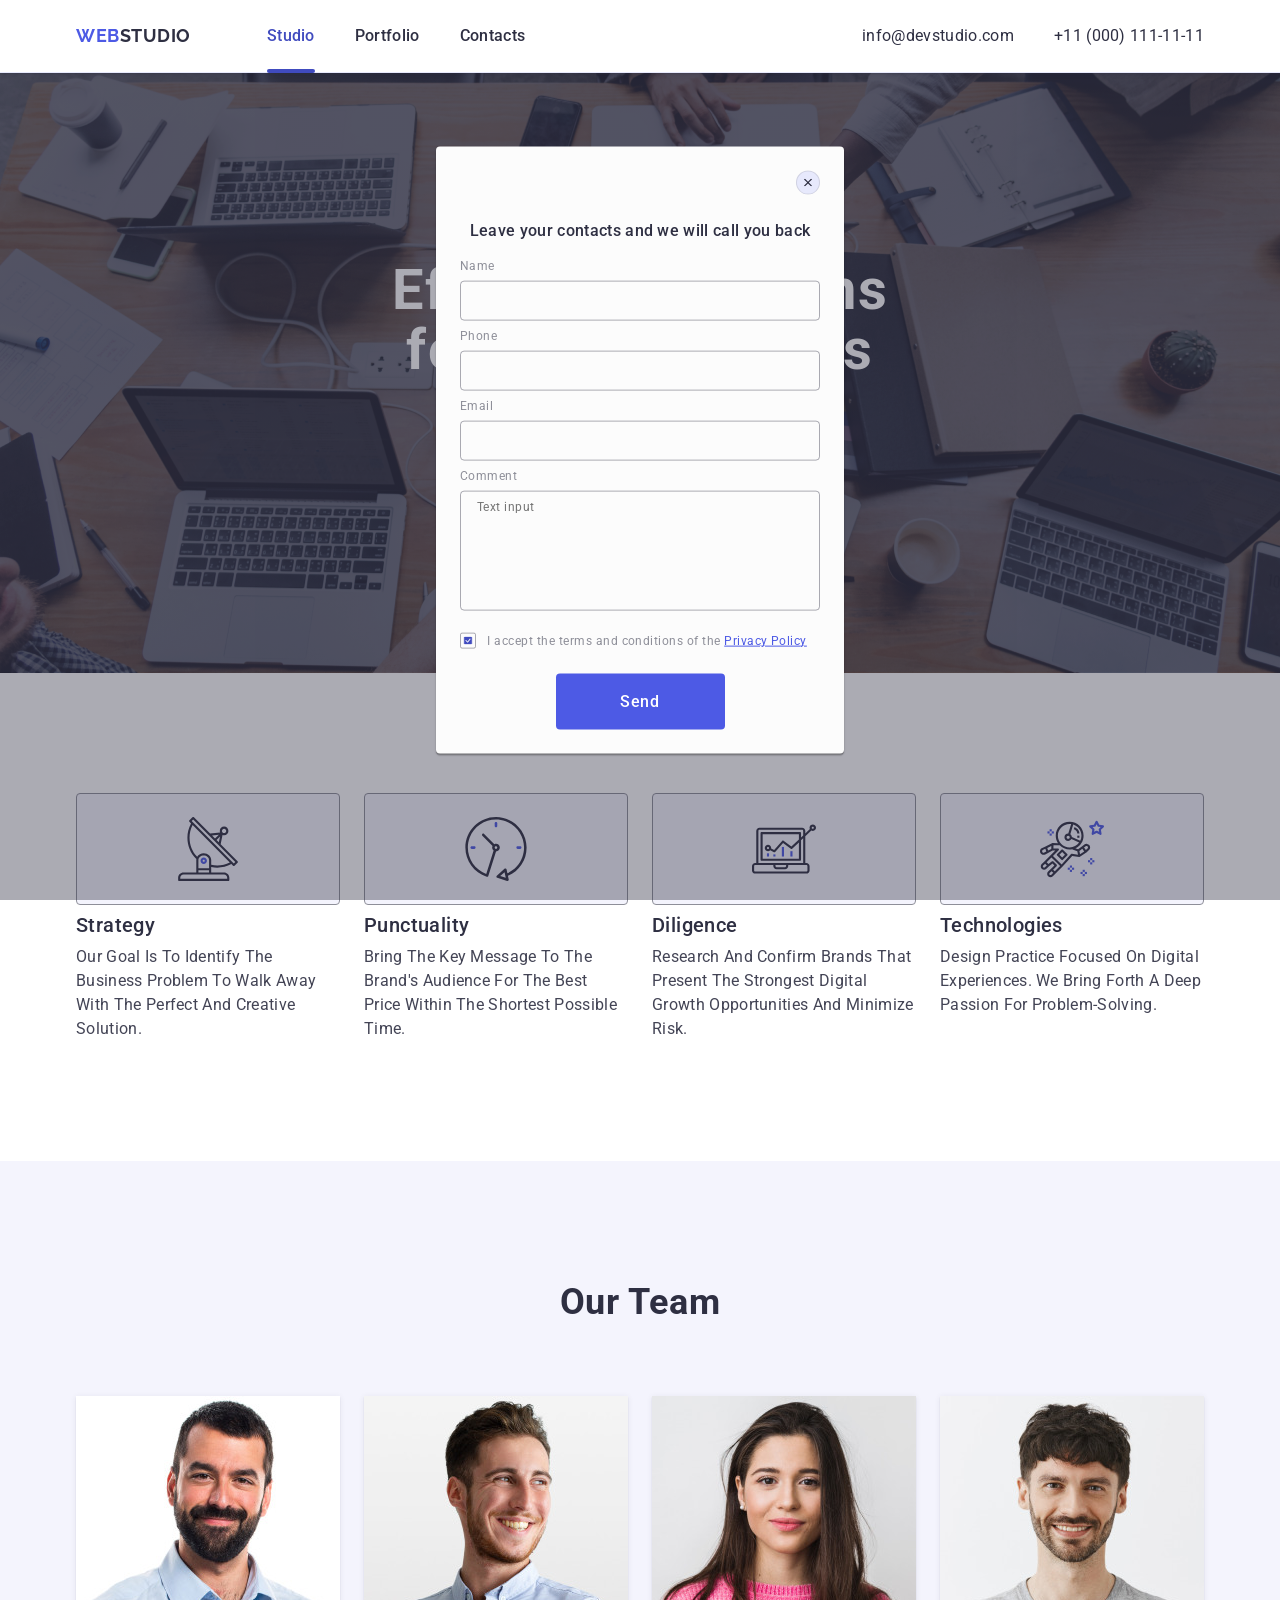
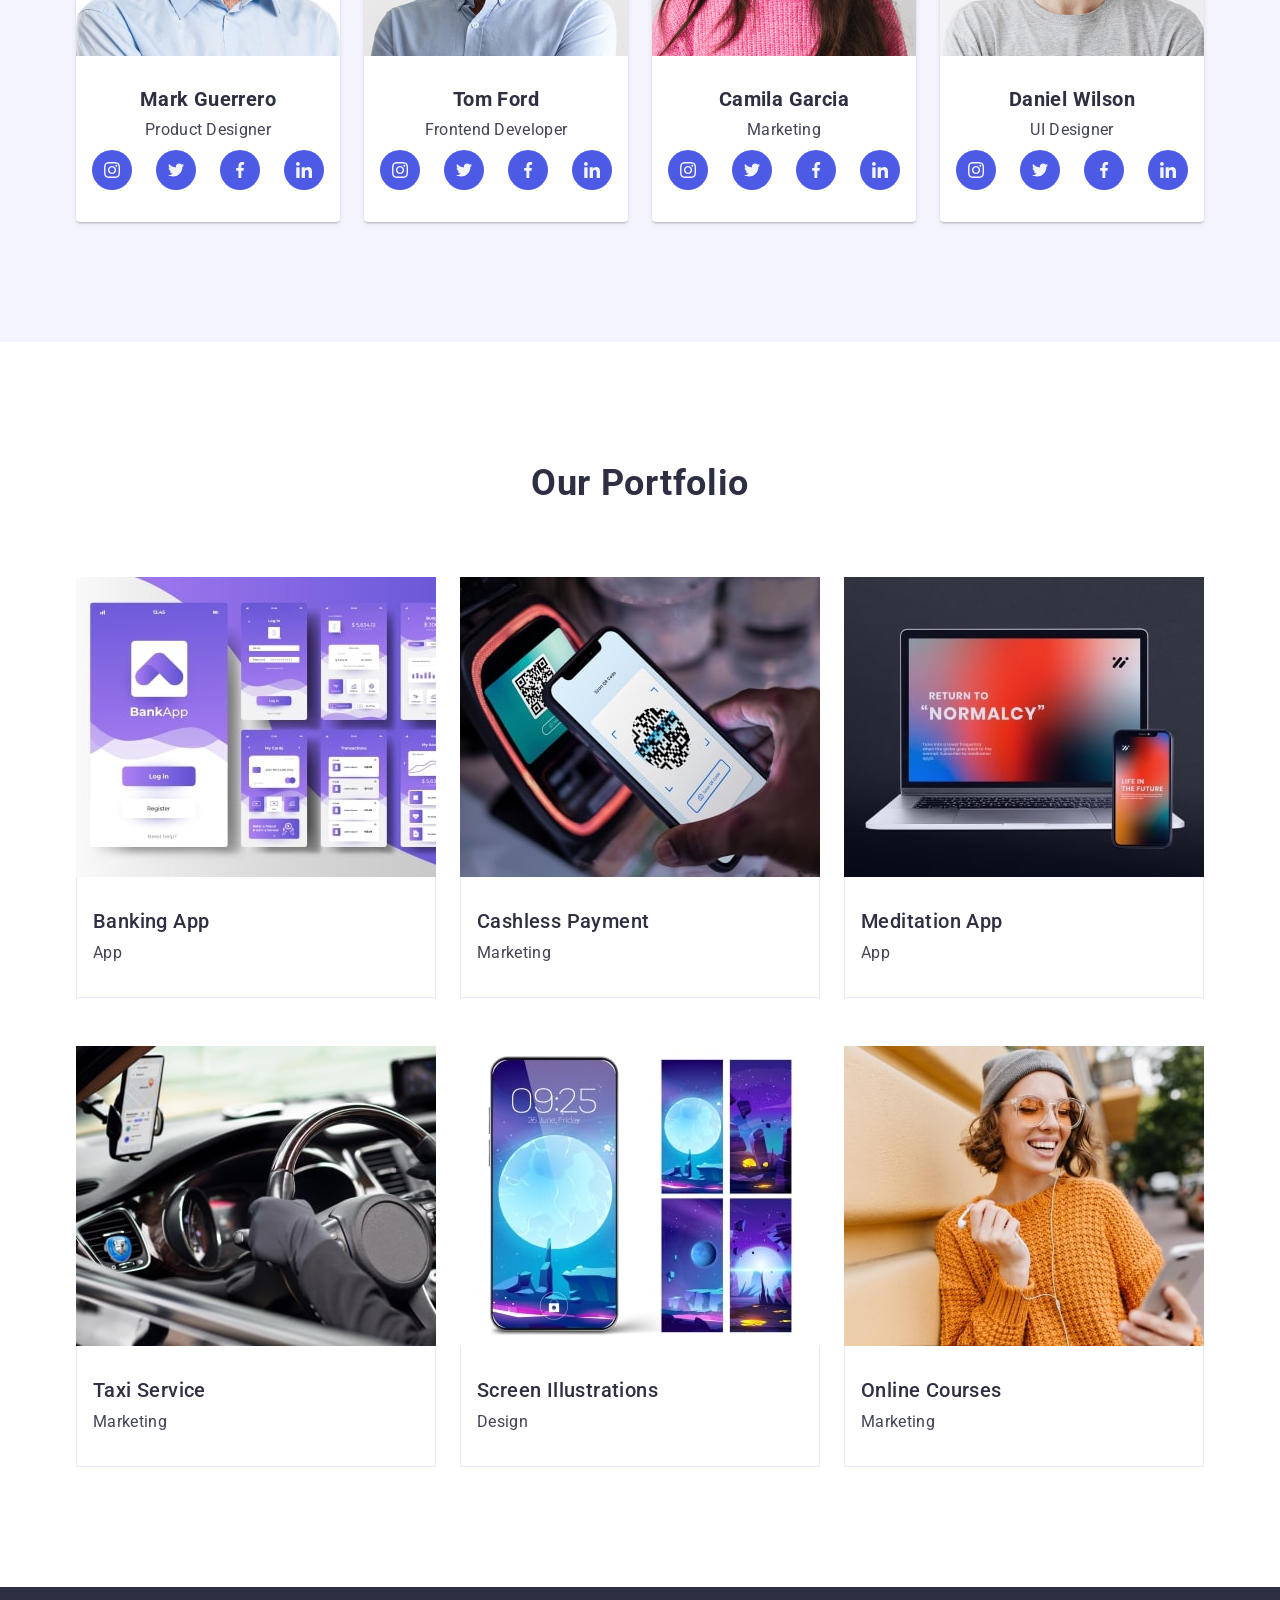
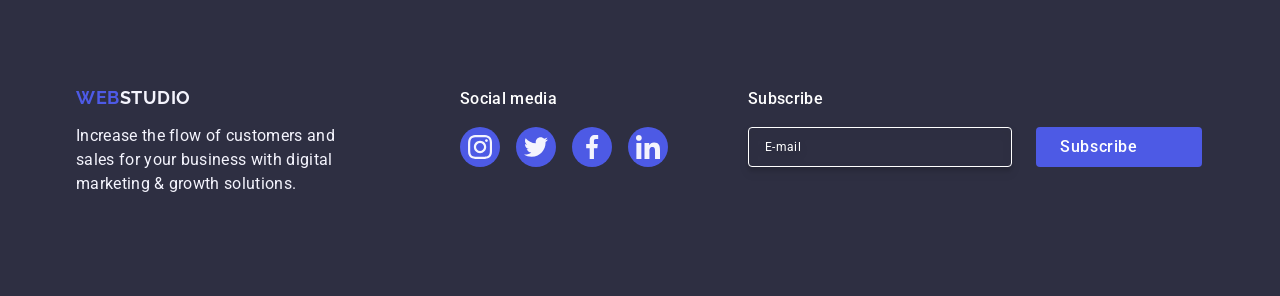
==== index.html @ a65e84e4 "a" ====
<!DOCTYPE html>
<html lang="en">
  <head>
    <meta charset="UTF-8" />
    <meta name="viewport" content="width=device-width, initial-scale=1.0" />
    <title>WebStudio</title>
    <link
      rel="stylesheet"
      href="https://cdnjs.cloudflare.com/ajax/libs/modern-normalize/2.0.0/modern-normalize.min.css"
      integrity="sha512-4xo8blKMVCiXpTaLzQSLSw3KFOVPWhm/TRtuPVc4WG6kUgjH6J03IBuG7JZPkcWMxJ5huwaBpOpnwYElP/m6wg=="
      crossorigin="anonymous"
      referrerpolicy="no-referrer"
    />
    <link rel="stylesheet" href="./css/styles.css" />
    <link rel="preconnect" href="https://fonts.googleapis.com" />
    <link rel="preconnect" href="https://fonts.gstatic.com" crossorigin />
    <link
      href="https://fonts.googleapis.com/css2?family=Raleway:wght@700&family=Roboto:wght@400;500;700&display=swap"
      rel="stylesheet"
    />
  </head>
  <body>
    <header class="head-box">
      <!-- Title Bar -->
      <div class="container head">
        <nav class="navigation">
          <a class="weblogo" href="./index.html"
            >Web<span class="studio-b">Studio</span></a
          >
          <ul class="menu-nav">
            <li>
              <a class="menu-link-main menu-link" href="./index.html">Studio</a>
            </li>
            <li>
              <a class="menu-link" href="">Portfolio</a>
            </li>
            <li>
              <a class="menu-link" href="">Contacts</a>
            </li>
          </ul>
        </nav>
        <address class="contact-info">
          <ul class="menu-nav">
            <li class="add-box">
              <a
                class="address-list"
                href="mailto:info@devstudio.com"
                target="_blank"
              >
                <span>info@devstudio.com</span>
              </a>
            </li>
            <li class="add-box">
              <a class="address-list" href="tel:+110001111111" target="_blank">
                <span>+11 (000) 111-11-11</span>
              </a>
            </li>
          </ul>
        </address>
      </div>
    </header>
    <main>
      <section class="hero-section">
        <!-- Секція HERO -->
        <div class="container hero">
          <h1 class="hero-text">Effective Solutions for Your Business</h1>
          <button class="service-button">Order Service</button>
        </div>
      </section>
      <section class="strategy-section">
        <!-- Section 3 -->
        <div class="container strategy">
          <h2 class="visually-hidden">Our Benefits</h2>
          <ul class="benefits">
            <li class="box-benefits">
              <div class="icon-box">
                <svg class="icon-strategy" width="64" height="64">
                  <use href="./images/icons.svg#icon-antenna"></use>
                </svg>
              </div>
              <h3 class="section-text-h">Strategy</h3>
              <p class="section-text-p">
                Our goal is to identify the business problem to walk away with
                the perfect and creative solution.
              </p>
            </li>
            <li class="box-benefits">
              <div class="icon-box">
                <svg class="icon-strategy" width="64" height="64">
                  <use href="./images/icons.svg#icon-clock"></use>
                </svg>
              </div>
              <h3 class="section-text-h">Punctuality</h3>
              <p class="section-text-p">
                Bring the key message to the brand's audience for the best price
                within the shortest possible time.
              </p>
            </li>
            <li class="box-benefits">
              <div class="icon-box">
                <svg class="icon-strategy" width="64" height="64">
                  <use href="./images/icons.svg#icon-diagram"></use>
                </svg>
              </div>
              <h3 class="section-text-h">Diligence</h3>
              <p class="section-text-p">
                Research and confirm brands that present the strongest digital
                growth opportunities and minimize risk.
              </p>
            </li>
            <li class="box-benefits">
              <div class="icon-box">
                <svg class="icon-strategy" width="64" height="64">
                  <use href="./images/icons.svg#icon-astronaut"></use>
                </svg>
              </div>
              <h3 class="section-text-h">Technologies</h3>
              <p class="section-text-p">
                Design practice focused on digital experiences. We bring forth a
                deep passion for problem-solving.
              </p>
            </li>
          </ul>
        </div>
      </section>
      <section class="team-section">
        <!-- Section 4 -->
        <div class="container team">
          <h2 class="section-text-g team">Our Team</h2>
          <ul class="teams-box">
            <li class="teams">
              <img
                src="./images/img1.jpg"
                alt="Mark Guerrero-Product Designer"
                width="264"
                height="260"
              />
              <div class="team-owner">
                <h3 class="section-text-h team">Mark Guerrero</h3>
                <p class="section-text-p team">Product Designer</p>
                <ul class="social-links">
                  <li class="links-box">
                    <a
                      class="link"
                      href="https://www.instagram.com/"
                      target="_blank"
                    >
                      <svg class="icon" width="16" height="16">
                        <use href="./images/icons.svg#icon-instagram"></use>
                      </svg>
                    </a>
                  </li>
                  <li class="links-box">
                    <a
                      class="link"
                      href="https://www.instagram.com/"
                      target="_blank"
                    >
                      <svg class="icon" width="16" height="16">
                        <use href="./images/icons.svg#icon-twitter"></use>
                      </svg>
                    </a>
                  </li>
                  <li class="links-box">
                    <a
                      class="link"
                      href="https://www.instagram.com/"
                      target="_blank"
                    >
                      <svg class="icon" width="16" height="16">
                        <use href="./images/icons.svg#icon-facebook"></use>
                      </svg>
                    </a>
                  </li>
                  <li class="links-box">
                    <a
                      class="link"
                      href="https://www.instagram.com/"
                      target="_blank"
                    >
                      <svg class="icon" width="16" height="16">
                        <use href="./images/icons.svg#icon-linkedin"></use>
                      </svg>
                    </a>
                  </li>
                </ul>
              </div>
            </li>
            <li class="teams">
              <img
                src="./images/img2.jpg"
                alt="Tom Ford-Frontend Developer"
                width="264"
                height="260"
              />
              <div class="team-owner">
                <h3 class="section-text-h team">Tom Ford</h3>
                <p class="section-text-p team">Frontend Developer</p>
                <ul class="social-links">
                  <li class="links-box">
                    <a
                      class="link"
                      href="https://www.instagram.com/"
                      target="_blank"
                    >
                      <svg class="icon" width="16" height="16">
                        <use href="./images/icons.svg#icon-instagram"></use>
                      </svg>
                    </a>
                  </li>
                  <li class="links-box">
                    <a
                      class="link"
                      href="https://www.instagram.com/"
                      target="_blank"
                    >
                      <svg class="icon" width="16" height="16">
                        <use href="./images/icons.svg#icon-twitter"></use>
                      </svg>
                    </a>
                  </li>
                  <li class="links-box">
                    <a
                      class="link"
                      href="https://www.instagram.com/"
                      target="_blank"
                    >
                      <svg class="icon" width="16" height="16">
                        <use href="./images/icons.svg#icon-facebook"></use>
                      </svg>
                    </a>
                  </li>
                  <li class="links-box">
                    <a
                      class="link"
                      href="https://www.instagram.com/"
                      target="_blank"
                    >
                      <svg class="icon" width="16" height="16">
                        <use href="./images/icons.svg#icon-linkedin"></use>
                      </svg>
                    </a>
                  </li>
                </ul>
              </div>
            </li>
            <li class="teams">
              <img
                src="./images/img3.jpg"
                alt="Camila Garcia-Marketing"
                width="264"
                height="260"
              />
              <div class="team-owner">
                <h3 class="section-text-h team">Camila Garcia</h3>
                <p class="section-text-p team">Marketing</p>
                <ul class="social-links">
                  <li class="links-box">
                    <a
                      class="link"
                      href="https://www.instagram.com/"
                      target="_blank"
                    >
                      <svg class="icon" width="16" height="16">
                        <use href="./images/icons.svg#icon-instagram"></use>
                      </svg>
                    </a>
                  </li>
                  <li class="links-box">
                    <a
                      class="link"
                      href="https://www.instagram.com/"
                      target="_blank"
                    >
                      <svg class="icon" width="16" height="16">
                        <use href="./images/icons.svg#icon-twitter"></use>
                      </svg>
                    </a>
                  </li>
                  <li class="links-box">
                    <a
                      class="link"
                      href="https://www.instagram.com/"
                      target="_blank"
                    >
                      <svg class="icon" width="16" height="16">
                        <use href="./images/icons.svg#icon-facebook"></use>
                      </svg>
                    </a>
                  </li>
                  <li class="links-box">
                    <a
                      class="link"
                      href="https://www.instagram.com/"
                      target="_blank"
                    >
                      <svg class="icon" width="16" height="16">
                        <use href="./images/icons.svg#icon-linkedin"></use>
                      </svg>
                    </a>
                  </li>
                </ul>
              </div>
            </li>
            <li class="teams">
              <img
                src="./images/img4.jpg"
                alt="Daniel Wilson-UI Designer"
                width="264"
                height="260"
              />
              <div class="team-owner">
                <h3 class="section-text-h team">Daniel Wilson</h3>
                <p class="section-text-p team">UI Designer</p>
                <ul class="social-links">
                  <li class="links-box">
                    <a
                      class="link"
                      href="https://www.instagram.com/"
                      target="_blank"
                    >
                      <svg class="icon" width="16" height="16">
                        <use href="./images/icons.svg#icon-instagram"></use>
                      </svg>
                    </a>
                  </li>
                  <li class="links-box">
                    <a
                      class="link"
                      href="https://www.instagram.com/"
                      target="_blank"
                    >
                      <svg class="icon" width="16" height="16">
                        <use href="./images/icons.svg#icon-twitter"></use>
                      </svg>
                    </a>
                  </li>
                  <li class="links-box">
                    <a
                      class="link"
                      href="https://www.instagram.com/"
                      target="_blank"
                    >
                      <svg class="icon" width="16" height="16">
                        <use href="./images/icons.svg#icon-facebook"></use>
                      </svg>
                    </a>
                  </li>
                  <li class="links-box">
                    <a
                      class="link"
                      href="https://www.instagram.com/"
                      target="_blank"
                    >
                      <svg class="icon" width="16" height="16">
                        <use href="./images/icons.svg#icon-linkedin"></use>
                      </svg>
                    </a>
                  </li>
                </ul>
              </div>
            </li>
          </ul>
        </div>
      </section>
      <section class="portfolio-card-section">
        <div class="container portfolio">
          <h2 class="section-text-g portfolio">Our Portfolio</h2>
          <ul class="portfolio-list">
            <li class="portfolio-box">
              <div class="portfolio-image-box">
                <img
                  class="portfolio-image-box"
                  src="./images/img1-0.jpg"
                  alt="Banking App"
                  width="360"
                  height="300"
                />
                <p class="overlay-image-text">
                  14 Stylish and User-Friendly App Design Concepts · Task
                  Manager App · Calorie Tracker App · Exotic Fruit Ecommerce App
                  · Cloud Storage App
                </p>
              </div>
              <div class="portfolio-box-list">
                <h3 class="section-text-h portfolio">Banking App</h3>
                <p class="section-text-p">App</p>
              </div>
            </li>
            <li class="portfolio-box">
              <div class="portfolio-image-box">
                <img
                  src="./images/img1-1.jpg"
                  alt="Casheless Payment"
                  width="360"
                  height="300"
                />
                <p class="overlay-image-text">
                  14 Stylish and User-Friendly App Design Concepts · Task
                  Manager App · Calorie Tracker App · Exotic Fruit Ecommerce App
                  · Cloud Storage App
                </p>
              </div>
              <div class="portfolio-box-list">
                <h3 class="section-text-h portfolio">Cashless Payment</h3>
                <p class="section-text-p">Marketing</p>
              </div>
            </li>
            <li class="portfolio-box">
              <div class="portfolio-image-box">
                <img
                  src="./images/img1-2.jpg"
                  alt="Meditation App"
                  width="360"
                  height="300"
                />
                <p class="overlay-image-text">
                  14 Stylish and User-Friendly App Design Concepts · Task
                  Manager App · Calorie Tracker App · Exotic Fruit Ecommerce App
                  · Cloud Storage App
                </p>
              </div>
              <div class="portfolio-box-list">
                <h3 class="section-text-h portfolio">Meditation App</h3>
                <p class="section-text-p">App</p>
              </div>
            </li>
            <li class="portfolio-box">
              <div class="portfolio-image-box">
                <img
                  src="./images/img1-3.jpg"
                  alt="Taxi Service"
                  width="360"
                  height="300"
                />
                <p class="overlay-image-text">
                  14 Stylish and User-Friendly App Design Concepts · Task
                  Manager App · Calorie Tracker App · Exotic Fruit Ecommerce App
                  · Cloud Storage App
                </p>
              </div>
              <div class="portfolio-box-list">
                <h3 class="section-text-h portfolio">Taxi Service</h3>
                <p class="section-text-p">Marketing</p>
              </div>
            </li>
            <li class="portfolio-box">
              <div class="portfolio-image-box">
                <img
                  src="./images/img1-4.jpg"
                  alt="Screen Illustrations"
                  width="360"
                  height="300"
                />
                <p class="overlay-image-text">
                  14 Stylish and User-Friendly App Design Concepts · Task
                  Manager App · Calorie Tracker App · Exotic Fruit Ecommerce App
                  · Cloud Storage App
                </p>
              </div>
              <div class="portfolio-box-list">
                <h3 class="section-text-h portfolio">Screen Illustrations</h3>
                <p class="section-text-p">Design</p>
              </div>
            </li>
            <li class="portfolio-box">
              <div class="portfolio-image-box">
                <img
                  src="./images/img1-5.jpg"
                  alt="Online Courses"
                  width="360"
                  height="300"
                />
                <p class="overlay-image-text">
                  14 Stylish and User-Friendly App Design Concepts · Task
                  Manager App · Calorie Tracker App · Exotic Fruit Ecommerce App
                  · Cloud Storage App
                </p>
              </div>
              <div class="portfolio-box-list">
                <h3 class="section-text-h portfolio">Online Courses</h3>
                <p class="section-text-p">Marketing</p>
              </div>
            </li>
          </ul>
        </div>
      </section>
    </main>
    <footer class="foot-box">
      <div class="container foot">
        <div class="box-foot-one">
          <a class="weblogo-two" href="./index.html"
            >Web<span class="studio-w">Studio</span>
          </a>
          <p class="foot-text">
            Increase the flow of customers and sales for your business with
            digital marketing & growth solutions.
          </p>
        </div>
        <div class="box-foot-two">
          <p class="social-text">Social media</p>
          <ul class="social-links-foot">
            <li class="links-box-foot">
              <a
                class="link-foot"
                href="https://www.instagram.com/"
                target="_blank"
              >
                <svg class="icon-foot" width="24" height="24">
                  <use href="./images/icons.svg#icon-instagram"></use>
                </svg>
              </a>
            </li>
            <li class="links-box-foot">
              <a
                class="link-foot"
                href="https://www.instagram.com/"
                target="_blank"
              >
                <svg class="icon-foot" width="24" height="24">
                  <use href="./images/icons.svg#icon-twitter"></use>
                </svg>
              </a>
            </li>
            <li class="links-box-foot">
              <a
                class="link-foot"
                href="https://www.instagram.com/"
                target="_blank"
              >
                <svg class="icon-foot" width="24" height="24">
                  <use href="./images/icons.svg#icon-facebook"></use>
                </svg>
              </a>
            </li>
            <li class="links-box-foot">
              <a
                class="link-foot"
                href="https://www.instagram.com/"
                target="_blank"
              >
                <svg class="icon-foot" width="24" height="24">
                  <use href="./images/icons.svg#icon-linkedin"></use>
                </svg>
              </a>
            </li>
          </ul>
        </div>
        <div class="box-foot-sub">
          <p class="footer-sub-name">Subscribe</p>
          <form class="sub-form">
            <label for="sub-email-btn" class="sub-label">
              <input
                type="email"
                class="sub-email"
                name="sub-email-btn"
                placeholder="E-mail"
                id="sub-email-btn"
              />
            </label>
            <button type="submit" class="sub-btn">
              Subscribe
              <svg class="sub-btn-img" width="24" height="24">
                <use href="./images/icons.svg#icon-plane"></use>
              </svg>
            </button>
          </form>
        </div>
      </div>
    </footer>
    <!-- ============ Modal Menu ============= -->
    <div class="backdrop is-open">
      <div class="modal">
        <button type="button" class="modal-btn">
          <svg class="modal-btn-icon" width="8" height="8">
            <use href="./images/icons.svg#icon-close-cross"></use>
          </svg>
        </button>
        <p class="modal-title">Leave your contacts and we will call you back</p>
        <form class="modal-form">
          <div class="modal-field">
            <label for="user-name" class="modal-lable">Name</label>
            <div class="modal-input-wrap">
              <input
                type="text"
                name="user-name"
                class="modal-input"
                required
                id="user-name"
              />
              <svg class="modal-icon" width="18" height="24">
                <use href="./images/icons.svg#icon-person"></use>
              </svg>
            </div>
          </div>
          <div class="modal-field">
            <label for="user-phone" class="modal-lable">Phone</label>
            <div class="modal-input-wrap">
              <input
                type="tel"
                name="user-phone"
                class="modal-input"
                required
                id="user-phone"
              />
              <svg class="modal-icon" width="18" height="24">
                <use href="./images/icons.svg#icon-phone"></use>
              </svg>
            </div>
          </div>
          <div class="modal-field">
            <label for="user-email" class="modal-lable">Email</label>
            <div class="modal-input-wrap">
              <input
                type="email"
                name="user-email"
                class="modal-input"
                required
                id="user-email"
              />
              <svg class="modal-icon" width="18" height="24">
                <use href="./images/icons.svg#icon-email"></use>
              </svg>
            </div>
          </div>
          <div class="modal-field-comment">
            <label for="user-comment" class="modal-lable">Comment</label>
            <textarea
              name="user-comment"
              id="user-comment"
              class="modal-text"
              placeholder="Text input"
            ></textarea>
          </div>
          <div class="modal-field-cbox">
            <input
              type="checkbox"
              name="user-privacy"
              class="check-input visually-hidden"
              required
              id="user-privacy"
              value="true"
            />
            <label for="user-privacy" class="check-text">
              <span class="policy-text"
                ><svg class="property-v-check" width="10" height="8">
                  <use href="./images/icons.svg#icon-click-voute"></use>
                </svg>
              </span>
              I accept the terms and conditions of the
              <a class="pp-text" href="">Privacy Policy</a></label
            >
          </div>
          <button type="button" class="backdrop-sup-btn">Send</button>
        </form>
      </div>
    </div>
  </body>
</html>
---- css/styles.css ----
body {
    font-family: "Roboto", sans-serif;
    color: #434455;
    background-color: #FFFFFF;
}

/* ================== ICONS ================== */

.social-links {
    display: flex;
    gap: 24px;
    justify-content: center;
    margin-top: 8px;
    flex-wrap: wrap;
}

.link {
    display: flex;
    justify-content: center;
    align-items: center;
    width: 40px;
    height: 40px;
    border-radius: 50%;
    background-color: #4D5AE5;
    transition: background-color 250ms cubic-bezier(0.4, 0, 0.2, 1),
    box-shadow 250ms cubic-bezier(0.4, 0, 0.2, 1),
    transform 250ms cubic-bezier(0.4, 0, 0.2, 1);
}

.link:hover,
.link:focus {
    background-color: #404BBF;
    transform: scale(1.1);
    box-shadow: 0px 4px 4px 0px #313991;
}

.icon-box {
    display: flex;
    justify-content: center;
    align-items: center;
    border-radius: 4px;
    border: 1px solid #8E8F99;
    background: #F4F4FD;
    flex-shrink: 0;
    margin: 0 0 8px 0;
    height: 112px;
}

svg.icon {
    fill: #f4f4fd;
}

.icon-strategy {
    margin: 24px 0px;
    flex-shrink: 0;
}

img {
    display: block;
    max-width: 100%
}

h1,
h2,
h3,
p,
a,
ul,
ol {
    list-style-type: none;
    margin: 0;
    padding: 0;
}

/* ================== Header ================== */
.head-box {
    border-bottom: 1px solid #e7e9fc ;
    padding-top: 24px;
    padding: 24px;
    background-color: #FFFFFF;
    box-shadow:
    0px 2px 1px rgba(46, 47, 66, 0.08),
    0px 1px 1px rgba(46, 47, 66, 0.16),
    0px 1px 6px rgba(46, 47, 66, 0.08);

    position: sticky;
    top: 0;
    left: 0;
    right: 0;
    z-index: 1000;
}

.container {
    max-width: 1158px;
    padding-left: 15px;
    padding-right: 15px; 
    margin: 0 auto;
}

.container.head {
    display: flex;
    justify-content: space-between;
}

.container .weblogo {
    font-family: 'Raleway', sans-serif;
    font-weight: 700;
    font-size: 18px;
    line-height: 1.17;
    letter-spacing: 0.03em;
    text-transform: uppercase;
    color: #4d5ae5;
    text-decoration: none;
    margin-right: 76px;
}

.navigation {
    display: flex;
    align-items: center;
}


.container .weblogo .studio-b {
    color: #2e2f42;
}
/* Navigation menu */

.menu-link {
    font-weight: 500;
    font-size: 16px;
    line-height: 1.5;
    letter-spacing: 0.02em;
    color: #2e2f42;
    
    text-decoration: none;
    padding: 0 0 27px 0;
    position: relative;
    transition: color 250ms cubic-bezier(0.4, 0, 0.2, 1);
}

.menu-link-main {
    position: relative;
    color: #404bbf;
    transition: color 250ms cubic-bezier(0.4, 0, 0.2, 1);
}

.menu-link:hover,
.menu-link:focus {
    color: #404bbf;
}

.menu-link-main::after {
    content: '';
    position: absolute;
    left: 0;
    bottom: -1px;
    height: 4px;
    width: 100%;
    background-color: #404bbf;
    border-radius: 2px;
}

.links::after {
    width: 100%;
    height: 4px;
}

/* Address */
.address-list {
    text-decoration: none;
    font-style: normal;
    font-weight: 400;
    font-size: 16px;
    line-height: 1.5;
    letter-spacing: 0.02em;
    color: #2e2f42;
    transition: color 250ms cubic-bezier(0.4, 0, 0.2, 1);
}

.address-list:focus,
.address-list:hover {
    color:#404bbf;
}

.menu-nav,
.contact-info {
    display: flex;
    gap: 40px;
}
/* ================== Hero Section ================== */
.hero-section {
    max-width: 1440px;
    padding: 188px 0;
    background-color: #2e2f42;
    margin: 0 auto;

    background-image: 
    linear-gradient(rgba(46, 47, 66, 0.70),rgba(46, 47, 66, 0.70)),
    url('../images/img-hero.jpg');
    background-position: center;
    background-size: cover;
    background-repeat: no-repeat;
    transition:
    transform 500ms cubic-bezier(0.4, 0, 0.2, 1),
    box-shadow 500ms cubic-bezier(0.4, 0, 0.2, 1);
}

.hero-section:hover {
    background-image: 
    linear-gradient(rgba(46, 47, 66, 0.55),rgba(46, 47, 66, 0.55)),
    url('../images/img-hero.jpg');
    transform: scale(1.015);
    box-shadow: 0px 4px 4px 0px #434455;
}

.container.hero {
    padding: 0 0 0 0;
}

.hero-text {
    font-size: 56px;
    line-height: 1.07;
    text-align: center;
    letter-spacing: 0.02em;
    color: #FFFFFF;
    margin: 0 auto;
    max-width: 496px;
    margin-bottom: 48px;
}


.service-button {
    background-color: #4D5AE5;
    font-family: "Roboto", sans-serif;
    font-weight: 500;
    font-size: 16px;
    line-height: 1.5;
    letter-spacing: 0.04em;
    color: #FFFFFF;
    cursor: pointer;
    display: block;
    min-width: 169px;
    height: 56px;
    border: none;
    border-radius: 4px;
    margin: auto;
    transition:
    background-color 250ms cubic-bezier(0.4, 0, 0.2, 1),
    transform 250ms cubic-bezier(0.4, 0, 0.2, 1);
}

.service-button:hover,
.service-button:focus {
    background-color: #404BBF;
    transform: scale(1.1);
    /* box-shadow: 5px 20px 20px 8px #31399175; */
}

/* ================== Strategy Section ================== */
.strategy-section {
    padding: 120px 0;
}

.container.strategy {
    display: flex;
}

.visually-hidden {
    position: absolute;
    width: 1px;
    height: 1px;
    margin: -1px;
    border: 0;
    padding: 0;
    
    white-space: nowrap;
    clip-path: inset(100%);
    clip: rect(0 0 0 0);
    overflow: hidden;
}

.benefits {
    display: flex;
    flex-wrap: wrap;
    gap: 24px;
}

.box-benefits {
    width: calc((100% - 3 * 24px) / 4);
}


.section-text-g {
    line-height: 1.2;
    color: #2e2f42;
    text-align: center;
    margin-bottom: 72px;
    font-size: 20px;
    letter-spacing: 0.02em;
}

.section-text-h {
    font-weight: 500;
    font-size: 20px;
    line-height: 1.2;
    letter-spacing: 0.02em;
    color: #2e2f42;
    margin-bottom: 8px;
}

.section-text-p {
    font-size: 16px;
    line-height: 1.5;
    letter-spacing: 0.02em;
    color: #434455;
    text-transform: capitalize;
}

/* ================== Team Section ================== */

.team-section {
    background-color: #F4F4FD;
    padding: 120px 0;
}

.teams-box {
    gap: 24px;
    display: flex;
    flex-wrap: wrap;
}

.container.team .section-text-g.team {
    margin-bottom: 72px;
    font-size: 36px;
}

.teams {
    align-items: center;
    background-color: #FFFFFF;
    border-radius: 0px 0px 4px 4px;
    box-shadow: 0px 2px 1px 0px rgba(46, 47, 66, 0.08), 0px 1px 1px 0px rgba(46, 47, 66, 0.16), 0px 1px 6px 0px rgba(46, 47, 66, 0.08);

}

.teams .team-owner .section-text-h.team {
    line-height: 1.11;
    text-align: center;
    font-size: 20px;
    margin-bottom: 8px;
    font-weight: 700;
}

.section-text-f {
    font-weight: 500;
    font-size: 20px;
    line-height: 1.2;
    letter-spacing: 0.02em;
    color: #2e2f42;
}

.section-text-p.team {
    font-size: 16px;
    line-height: 1.5;
    letter-spacing: 0.02em;
    color: #434455;
    text-align: center;
}

.team-owner {
    padding: 32px 0;
}

/* ================== Portfolio Section ================== */

.portfolio-card-section {
    padding-top: 120px;
    padding-bottom: 120px;
}

.portfolio-card-section .container.portfolio .section-text-g.portfolio {
    margin-bottom: 72px;
    font-size: 36px;
}

.portfolio-list {
    display: flex;
    flex-wrap: wrap;
    column-gap: 24px;
    row-gap: 48px;
}

.portfolio-box {
    width: calc((100% - 2 * 24px) / 3);
    transition: box-shadow 250ms cubic-bezier(0.4, 0, 0.2, 1);
}

.portfolio-image-box {
    position: relative;
    overflow: hidden;
}

.portfolio-box:hover {
    box-shadow:
    0px 1px 6px rgba(46, 47, 66, 0.08),
    0px 1px 1px rgba(46, 47, 66, 0.16),
    0px 2px 1px rgba(46, 47, 66, 0.08);   
}

.portfolio-box:hover .overlay-image-text {
    transform: translateY(0%);
}

.overlay-image-text {
    position: absolute;
    top: 0;
    left: 0;
    width: 100%;
    height: 100%;
    font-size: 16px;
    line-height: 1.5;
    letter-spacing: 0.02em;
    background-color: #4D5AE5;
    color: #f4f4fd;
    padding: 40px 32px;
    transition: transform 250ms cubic-bezier(0.4, 0, 0.2, 1);
    overflow: auto;
    transform: translateY(100%);
}

.section-text-h.portfolio{
    text-transform: capitalize;
    margin-bottom: 8px;
}

.portfolio-box-list {
    padding: 32px 16px;
    border: 1px solid #e7e9fc;
    border-top: none;
}

/* ================== Footer ================== */

.container.foot {
    display: flex;
    align-items: baseline;
}

.foot-box {
    background-color: #2e2f42;
    padding-top: 100px;
    padding-bottom: 100px;
}

.weblogo-two {
    font-family: 'Raleway', sans-serif;
    font-weight: 700;
    font-size: 18px;
    line-height: 1.17;
    letter-spacing: 0.03em;
    text-transform: uppercase;
    color: #4d5ae5;
    text-decoration: none;
    display: inline-block;
    margin-bottom: 16px;
}

.studio-w {
    color: #F4F4FD;
}

.foot-text {
    line-height: 1.5;
    color: #F4F4FD;
    letter-spacing: 0.02em;
    max-width: 264px;
}

.box-foot-one {
    margin-right: 120px;
}

.social-text {
    font-weight: 500;
    font-size: 16px;
    line-height: 1.5;
    letter-spacing: 0.02em;
    color: #FFFFFF;
    margin-bottom: 16px;  
}

.social-links-foot{
    display: flex;
    gap: 16px;
}

.links-box-foot {
    width: 40px;
    height: 40px;
}

.links-box-foot .link-foot {
    width: 100%;
    height: 100%;
    background-color: #4d5ae5;
    border-radius: 50%;
    display: flex;
    align-items: center;
    justify-content: center;
    transition: background-color 250ms cubic-bezier(0.4, 0, 0.2, 1),
    box-shadow 250ms cubic-bezier(0.4, 0, 0.2, 1),
    transform 250ms cubic-bezier(0.4, 0, 0.2, 1);
}

.link-foot:hover,
.link-foot:focus {
    background-color: #31d0aa;
    transform: scale(1.1);
    box-shadow: 0px 4px 4px 0px #1c7762;
}

.link-foot .icon-foot {
    fill: #f4f4fd;
}
/* ================== Subscribe Box ================== */

.box-foot-sub {
    display: flexbox;
    justify-items: center;
    align-items: center;
    margin-left: 80px;
    margin-bottom: 16px;
}

.footer-sub-name {
    color: #fff;
    font-size: 16px;
    font-weight: 500;
    line-height: 1.5;
    letter-spacing: 0.02em;
    margin-bottom: 16px;
}

.sub-form {
    display: flex;
    gap: 24px;
    margin-top: 16px;
}

.sub-email {
    width: 264px;
    height: 40px;
    border-radius: 4px;
    border: 1px solid #fff;
    box-shadow: 0px 4px 4px 0px rgba(0, 0, 0, 0.15);
    background-color: transparent;
    padding-top: 8px;
    padding-bottom: 8px;
    padding-left: 16px;
    filter: drop-shadow(0px 4px 4px rgba(0, 0, 0, 0.15));
    font-size: 12px;
    line-height: 1.5;
    letter-spacing: 0.04em;
    color: #ffffff;
}

.sub-email::placeholder {
    color: #fff;
    font-size: 12px;
    line-height: 2;
    /* 200% */
    letter-spacing: 0.03em;
}

.sub-btn {
    display: inline-flex;
    padding: 8px 24px;
    justify-content: center;
    align-items: center;
    min-width: 165px;
    color: #fff;
    background-color: #4d5ae5;
    font-family: inherit;
    font-size: 16px;
    font-weight: 500;
    line-height: 1.5;
    letter-spacing: 0.04em;
    border: none;
    border-radius: 4px;
    margin: 0 auto;
    transition: background-color 250ms cubic-bezier(0.4, 0, 0.2, 1);
    cursor: pointer;
}

.sub-btn-img {
    margin-left: 16px;
}

/* ================== Modal Window ================== */

.backdrop {
    position: fixed;
    width: 100%;
    height: 100%;
    /* background-color: #fcfcfc; */
    top: 0;
    left: 0;
    opacity: 0;
    visibility: hidden;
    pointer-events: none;
    background-color: rgba(46, 47, 66, 0.4);
    transition: opacity 250ms cubic-bezier(0.4, 0, 0.2, 1),
        visibility 250ms cubic-bezier(0.4, 0, 0.2, 1);
}

/* display: flex;
  align-items: center;
  justify-content: center;
} */

.modal {
    width: 408px;
    background-color: #fcfcfc;
    border-radius: 4px;
    position: absolute;
    top: 50%;
    left: 50%;
    transform: translate(-50%, -50%);
    padding: 72px 24px 24px 24px;
    min-height: 584px;
    box-shadow: 0px 1px 1px rgba(0, 0, 0, 0.14), 0px 1px 3px rgba(0, 0, 0, 0.12),
        0px 2px 1px rgba(0, 0, 0, 0.2);
    transition: transform 250ms cubic-bezier(0.4, 0, 0.2, 1);
}

.modal-btn {
    width: 24px;
    height: 24px;
    padding: 0;
    position: absolute;
    right: 24px;
    top: 24px;
    border-radius: 50%;
    display: flex;
    align-items: center;
    justify-content: center;
    border: 1px solid rgba(0, 0, 0, 0.1);
    cursor: pointer;
    transition: background-color 250ms cubic-bezier(0.4, 0, 0.2, 1),
        border 250ms cubic-bezier(0.4, 0, 0.2, 1);
    background-color: #e7e9fc;
}

.modal-btn:hover,
.modal-btn:focus {
    background-color: #404bbf;
    border: none;
}

.modal-btn-icon {
    fill: #2e2f42;
    transition: fill 250ms cubic-bezier(0.4, 0, 0.2, 1);
}

.modal-btn:hover,
.modal-btn:focus {
    background-color: #404bbf;
    border: none;
}

.modal-btn:hover .modal-btn-icon,
.modal-btn:focus .modal-btn-icon {
    fill: #ffffff;
}

.modal-title {
    color: var(--NAVY-BLUE, #2e2f42);
    text-align: center;
    /* Body Medium */
    font-size: 16px;
    font-weight: 500;
    line-height: 1.5;
    /* 150% */
    letter-spacing: 0.02em;
    margin-bottom: 16px;
}

.modal-input {
    width: 100%;
    height: 40px;
    border-radius: 4px;
    border: 1px solid rgba(46, 47, 66, 0.4);
    background-color: transparent;
    outline: transparent;
    transition: border-color 300ms linear;
    transition: border-color 250ms cubic-bezier(0.4, 0, 0.2, 1);
    padding-left: 38px;
}

.modal-input:focus {
    border: 1px solid #4d5ae5;
    fill: #4d5ae5;
}

.modal-lable {
    display: block;
    margin-bottom: 4px;
    height: 18px;
    color: #8e8f99;
    font-size: 12px;
    line-height: 1.17;
    letter-spacing: 0.04em;
    transition: border-color 250ms cubic-bezier(0.4, 0, 0.2, 1);
}

.modal-field {
    margin-bottom: 8px;
}

.modal-field-comment {
    margin-bottom: 16px;
}

.modal-icon {
    color: #2e2f42;
    position: absolute;
    left: 16px;
    top: 50%;
    transform: translateY(-50%);
    transition: stroke 300ms linear;
    transition: fill 250ms cubic-bezier(0.4, 0, 0.2, 1);
}

.modal-input:hover,
.modal-input:focus {
    border-color: #4d5ae5;
    color: #000000;
}

.modal-input:hover+.modal-icon,
.modal-input:focus+.modal-icon {
    fill: #4d5ae5;
}

.modal-input-wrap {
    position: relative;
}

.modal-text {
    width: 100%;
    height: 120px;
    font-size: 12px;
    line-height: 1.17;
    letter-spacing: 0.04em;
    color: rgba(46, 47, 66, 0.4);
    border-radius: 4px;
    border: 1px solid rgba(46, 47, 66, 0.4);
    background-color: transparent;
    outline: transparent;
    transition: border-color 300ms linear;
    resize: none;
    padding: 8px 16px;
    transition: border-color 250ms cubic-bezier(0.4, 0, 0.2, 1);
}

.modal-text:focus {
    border-color: #4d5ae5;
}

.modal-field-cbox {
    margin-bottom: 24px;
}

.check-input:checked+.check-text span {
    background-color: #404bbf;
    border: none;
    fill: #f4f4fd;
}

.is-open {
    opacity: 1;
    visibility: visible;
    pointer-events: auto;
}

.check-text {
    color: #8e8f99;
    font-size: 12px;
    line-height: 1.17;
    letter-spacing: 0.04em;
}

.check-text span {
    width: 16px;
    height: 16px;
    margin-right: 8px;
    border-radius: 2px;
    border: 1px solid rgba(46, 47, 66, 0.4);
    fill: transparent;
    transition: background-color 250ms cubic-bezier(0.4, 0, 0.2, 1),
        border 250ms cubic-bezier(0.4, 0, 0.2, 1),
        fill 250ms cubic-bezier(0.4, 0, 0.2, 1);
}

.policy-text {
    display: inline-flex;
    align-items: center;
    justify-content: center;
}

.check-text a {
    color: #4d5ae5;
    text-decoration: underline;
}

.check-text span {
    width: 16px;
    height: 16px;
    margin-right: 8px;
    border-radius: 2px;
    border: 1px solid rgba(46, 47, 66, 0.4);
    fill: transparent;
    transition: background-color 250ms cubic-bezier(0.4, 0, 0.2, 1),
        border 250ms cubic-bezier(0.4, 0, 0.2, 1),
        fill 250ms cubic-bezier(0.4, 0, 0.2, 1);
}

.backdrop-sup-btn {
    display: block;
    justify-items: center;
    align-items: center;
    min-width: 169px;
    height: 56px;
    font-weight: 500;
    line-height: 1.5;
    letter-spacing: 0.04em;
    color: #ffffff;
    cursor: pointer;
    background-color: #4d5ae5;
    border-radius: 4px;
    border: none;
    transition: background-color 250ms cubic-bezier(0.4, 0, 0.2, 1);
    margin: 0 auto;
}
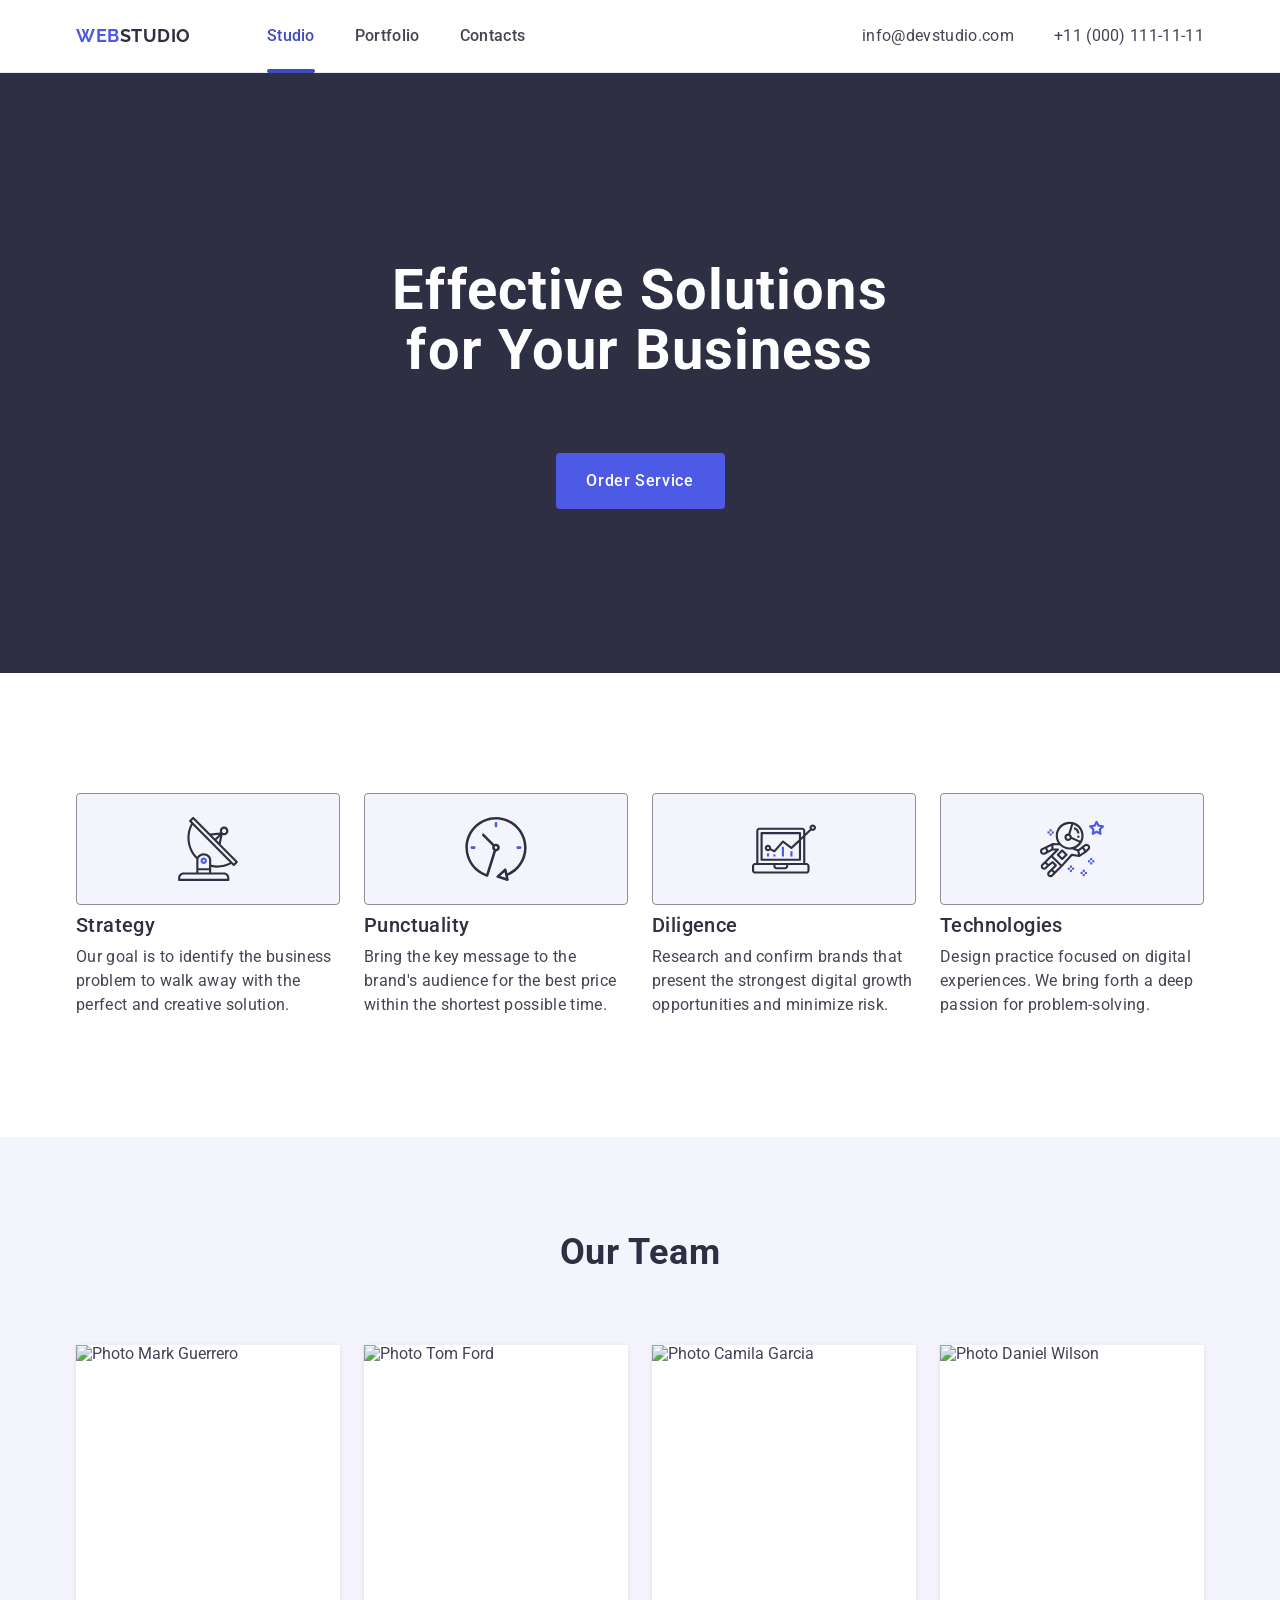
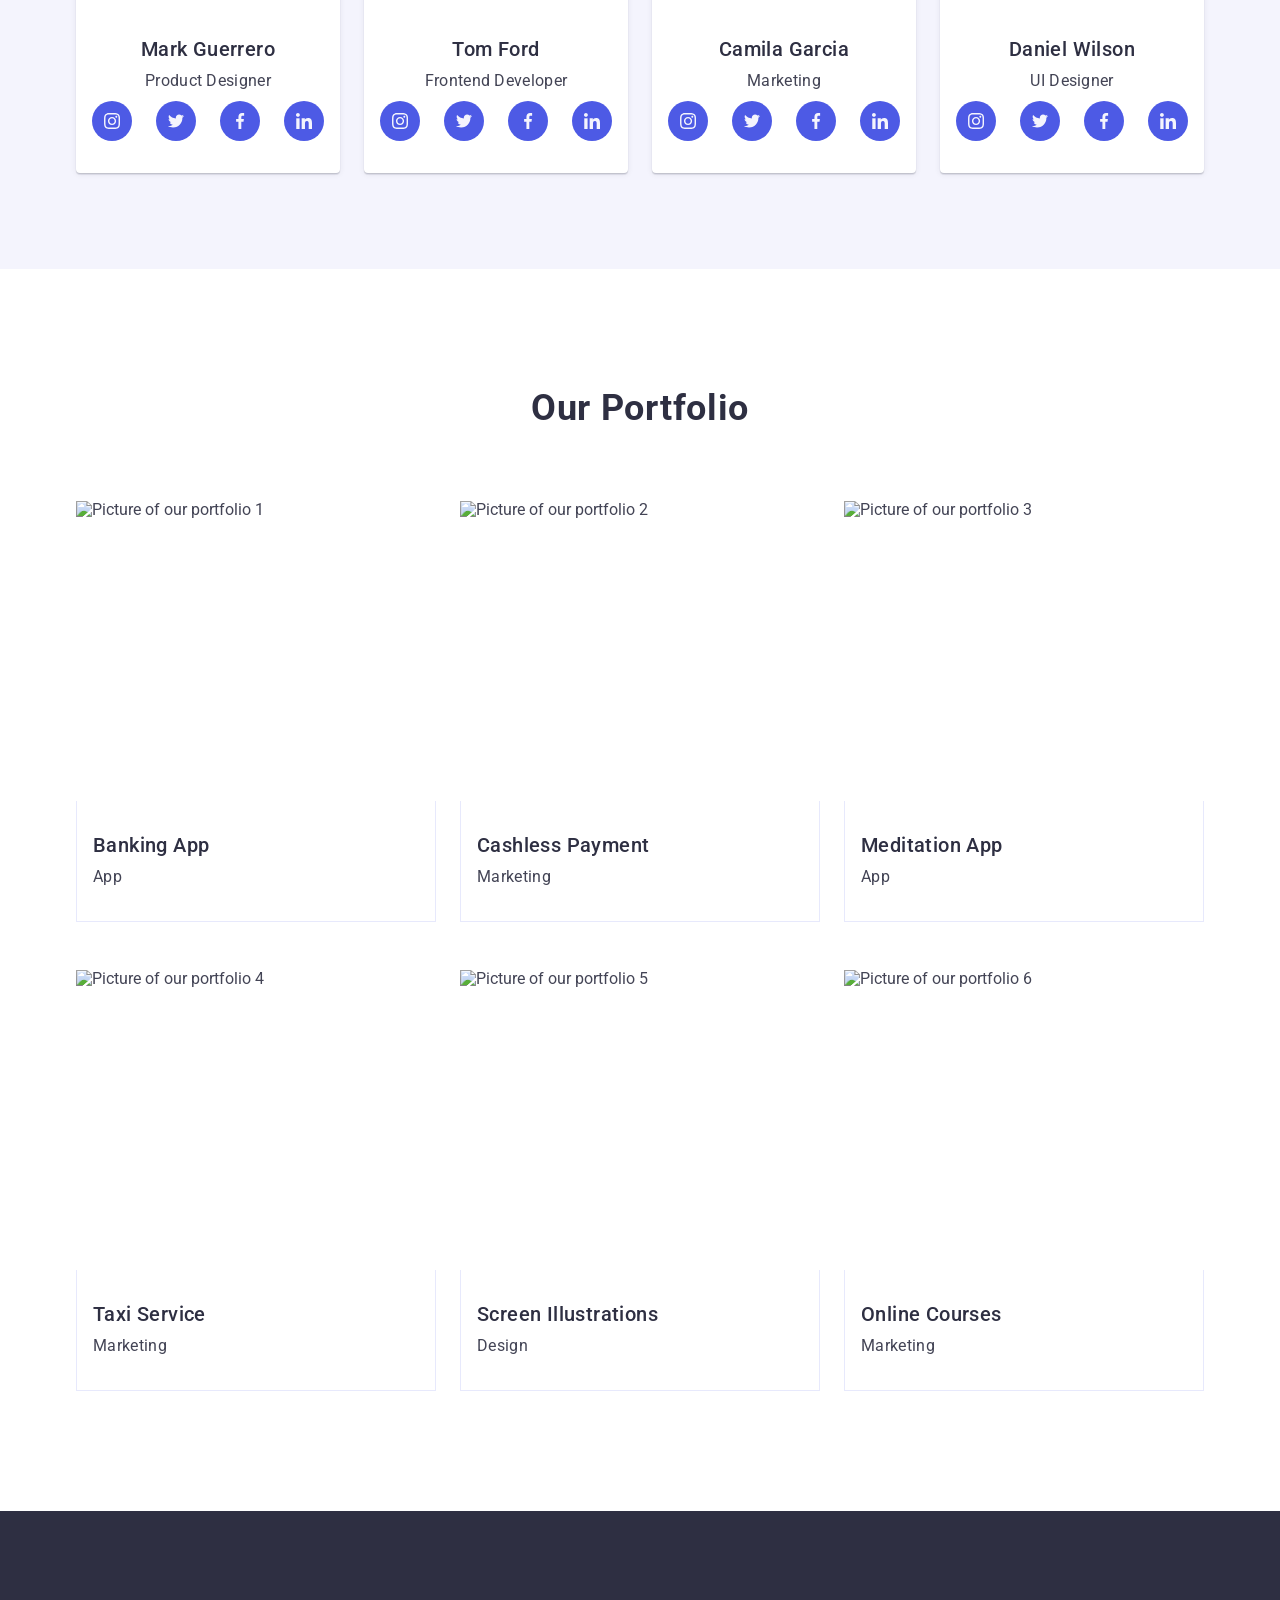
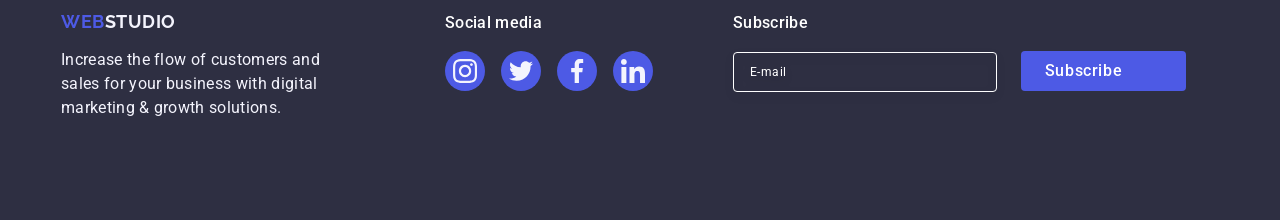
==== commit 017f21ca: "й" ====
--- a/index.html
+++ b/index.html
@@ -1,9 +1,15 @@
 <!DOCTYPE html>
+
 <html lang="en">
   <head>
     <meta charset="UTF-8" />
+
     <meta name="viewport" content="width=device-width, initial-scale=1.0" />
-    <title>WebStudio</title>
+
+    <title>Effective Solutions for Your Business</title>
+
+    <!-- Normalizator -->
+
     <link
       rel="stylesheet"
       href="https://cdnjs.cloudflare.com/ajax/libs/modern-normalize/2.0.0/modern-normalize.min.css"
@@ -11,111 +17,205 @@
       crossorigin="anonymous"
       referrerpolicy="no-referrer"
     />
-    <link rel="stylesheet" href="./css/styles.css" />
+
+    <!-- my styles -->
+
     <link rel="preconnect" href="https://fonts.googleapis.com" />
+
     <link rel="preconnect" href="https://fonts.gstatic.com" crossorigin />
+
     <link
       href="https://fonts.googleapis.com/css2?family=Raleway:wght@700&family=Roboto:wght@400;500;700&display=swap"
       rel="stylesheet"
     />
+
+    <link rel="stylesheet" href="./css/styles.css" />
   </head>
-  <body>
-    <header class="head-box">
-      <!-- Title Bar -->
-      <div class="container head">
-        <nav class="navigation">
-          <a class="weblogo" href="./index.html"
-            >Web<span class="studio-b">Studio</span></a
+
+  <body class="body">
+    <!-- modal window for menu -->
+
+    <div class="modal-menu is-hidden" id="burger-is-open">
+      <div class="modal-m is-hidden">
+        <button type="button" class="button-modal-m" id="close-burger-menu">
+          <svg class="close" width="8" height="8">
+            <use href="./images/icons.svg#close"></use>
+          </svg>
+        </button>
+        <ul class="links-modal-m">
+          <li>
+            <a href="#studio" class="links-modal-m-li exlusive">Studio</a>
+          </li>
+          <li>
+            <a href="#portfolio" class="links-modal-m-li">Portfolio</a>
+          </li>
+          <li>
+            <a href="#contacts" class="links-modal-m-li">Contacts</a>
+          </li>
+        </ul>
+        <address class="address-modal-m">
+          <ul class="links-modal-m-adress">
+            <li class="address-one">
+              <a
+                class="header-link-address exlusive"
+                href="mailto:info@devstudio.com"
+                >info@devstudio.com</a
+              >
+            </li>
+            <li class="address-two">
+              <a class="header-link-address" href="tel:+110001111111"
+                >+11 (000) 111-11-11</a
+              >
+            </li>
+          </ul>
+        </address>
+
+        <ul class="footer-svg">
+          <li class="footer-svg-li">
+            <a href="https://www.instagram.com" class="footer-a">
+              <svg class="icon-social-media-footer" width="24" height="24">
+                <use href="./images/icons.svg#icon-instagram"></use>
+              </svg>
+            </a>
+          </li>
+          <li class="footer-svg-li">
+            <a href="https://twitter.com" class="footer-a">
+              <svg class="icon-social-media-footer" width="24" height="24">
+                <use href="./images/icons.svg#icon-twitter"></use>
+              </svg>
+            </a>
+          </li>
+          <li class="footer-svg-li">
+            <a href="https://www.facebook.com" class="footer-a">
+              <svg class="icon-social-media-footer" width="24" height="24">
+                <use href="./images/icons.svg#icon-facebook"></use>
+              </svg>
+            </a>
+          </li>
+          <li class="footer-svg-li">
+            <a href="https://www.linkedin.com" class="footer-a">
+              <svg class="icon-social-media-footer" width="24" height="24">
+                <use href="./images/icons.svg#icon-linkedin"></use>
+              </svg>
+            </a>
+          </li>
+        </ul>
+      </div>
+    </div>
+    <!-- header -->
+
+    <header class="header">
+      <div class="container">
+        <nav class="nav-header">
+          <a href="./index.html" class="header-link-logo"
+            >Web<span class="span-logo">Studio</span></a
           >
-          <ul class="menu-nav">
+
+          <ul class="links">
             <li>
-              <a class="menu-link-main menu-link" href="./index.html">Studio</a>
-            </li>
+              <a href="#studio" class="header-link-menu current">Studio</a>
+            </li>
+
             <li>
-              <a class="menu-link" href="">Portfolio</a>
-            </li>
+              <a href="#portfolio" class="header-link-menu anim">Portfolio</a>
+            </li>
+
             <li>
-              <a class="menu-link" href="">Contacts</a>
+              <a href="#contacts" class="header-link-menu anim">Contacts</a>
             </li>
           </ul>
         </nav>
-        <address class="contact-info">
-          <ul class="menu-nav">
-            <li class="add-box">
-              <a
-                class="address-list"
-                href="mailto:info@devstudio.com"
-                target="_blank"
+        <button type="button" class="mobile-only-button" id="is-open-burger">
+          <svg class="close-menu" width="24" height="24">
+            <use href="./images/icons.svg#heroicons"></use>
+          </svg>
+        </button>
+        <address class="address">
+          <ul class="links">
+            <li class="address-one">
+              <a class="header-link-address" href="mailto:info@devstudio.com"
+                >info@devstudio.com</a
               >
-                <span>info@devstudio.com</span>
-              </a>
-            </li>
-            <li class="add-box">
-              <a class="address-list" href="tel:+110001111111" target="_blank">
-                <span>+11 (000) 111-11-11</span>
-              </a>
+            </li>
+
+            <li class="address-two">
+              <a class="header-link-address" href="tel:+110001111111"
+                >+11 (000) 111-11-11</a
+              >
             </li>
           </ul>
         </address>
       </div>
     </header>
+
+    <!-- Main -->
+
     <main>
-      <section class="hero-section">
-        <!-- Секція HERO -->
-        <div class="container hero">
-          <h1 class="hero-text">Effective Solutions for Your Business</h1>
-          <button class="service-button">Order Service</button>
+      <!-- Section 1 -->
+      <section class="section-one">
+        <div class="container">
+          <h1 class="main-title">Effective Solutions for Your Business</h1>
+
+          <button type="button" class="button" id="is-open-modal">
+            Order Service
+          </button>
         </div>
       </section>
-      <section class="strategy-section">
-        <!-- Section 3 -->
-        <div class="container strategy">
-          <h2 class="visually-hidden">Our Benefits</h2>
-          <ul class="benefits">
-            <li class="box-benefits">
-              <div class="icon-box">
-                <svg class="icon-strategy" width="64" height="64">
+
+      <!-- Section 2 -->
+
+      <section class="section-two">
+        <div class="container">
+          <h2 class="visually-hidden">Description</h2>
+
+          <ul class="links">
+            <li class="discr-links">
+              <div class="section-two-icon">
+                <svg class="icon" width="64" height="64">
                   <use href="./images/icons.svg#icon-antenna"></use>
                 </svg>
               </div>
-              <h3 class="section-text-h">Strategy</h3>
-              <p class="section-text-p">
+              <h3 class="dscr-title">Strategy</h3>
+              <p class="dscr-title-description">
                 Our goal is to identify the business problem to walk away with
                 the perfect and creative solution.
               </p>
             </li>
-            <li class="box-benefits">
-              <div class="icon-box">
-                <svg class="icon-strategy" width="64" height="64">
+
+            <li class="discr-links">
+              <div class="section-two-icon">
+                <svg class="icon" width="64" height="64">
                   <use href="./images/icons.svg#icon-clock"></use>
                 </svg>
               </div>
-              <h3 class="section-text-h">Punctuality</h3>
-              <p class="section-text-p">
+              <h3 class="dscr-title">Punctuality</h3>
+              <p class="dscr-title-description">
                 Bring the key message to the brand's audience for the best price
                 within the shortest possible time.
               </p>
             </li>
-            <li class="box-benefits">
-              <div class="icon-box">
-                <svg class="icon-strategy" width="64" height="64">
+
+            <li class="discr-links">
+              <div class="section-two-icon">
+                <svg class="icon" width="64" height="64">
                   <use href="./images/icons.svg#icon-diagram"></use>
                 </svg>
               </div>
-              <h3 class="section-text-h">Diligence</h3>
-              <p class="section-text-p">
+              <h3 class="dscr-title">Diligence</h3>
+              <p class="dscr-title-description">
                 Research and confirm brands that present the strongest digital
                 growth opportunities and minimize risk.
               </p>
             </li>
-            <li class="box-benefits">
-              <div class="icon-box">
-                <svg class="icon-strategy" width="64" height="64">
+
+            <li class="discr-links">
+              <div class="section-two-icon">
+                <svg class="icon" width="64" height="64">
                   <use href="./images/icons.svg#icon-astronaut"></use>
                 </svg>
               </div>
-              <h3 class="section-text-h">Technologies</h3>
-              <p class="section-text-p">
+              <h3 class="dscr-title">Technologies</h3>
+              <p class="dscr-title-description">
                 Design practice focused on digital experiences. We bring forth a
                 deep passion for problem-solving.
               </p>
@@ -123,62 +223,66 @@
           </ul>
         </div>
       </section>
-      <section class="team-section">
-        <!-- Section 4 -->
-        <div class="container team">
-          <h2 class="section-text-g team">Our Team</h2>
-          <ul class="teams-box">
-            <li class="teams">
-              <img
-                src="./images/img1.jpg"
-                alt="Mark Guerrero-Product Designer"
-                width="264"
-                height="260"
-              />
-              <div class="team-owner">
-                <h3 class="section-text-h team">Mark Guerrero</h3>
-                <p class="section-text-p team">Product Designer</p>
-                <ul class="social-links">
-                  <li class="links-box">
-                    <a
-                      class="link"
-                      href="https://www.instagram.com/"
-                      target="_blank"
-                    >
-                      <svg class="icon" width="16" height="16">
+
+      <!-- Section 3 -->
+
+      <section class="section-three" id="studio">
+        <div class="container">
+          <h2 class="section-title">Our Team</h2>
+
+          <ul class="links">
+            <li class="section-three-li">
+              <picture class="made-pictures">
+                <source
+                  srcset="./images/img.jpg 1x, ./images/img2x.jpg 2x"
+                  media="(min-width:1166px)"
+                />
+                <source
+                  srcset="./images/img.jpg 1x, ./images/img2x.jpg 2x"
+                  media="(min-width:768px)"
+                />
+                <source
+                  srcset="./images/img.jpg 1x, ./images/img2x.jpg 2x"
+                  media="(max-width:767px)"
+                />
+                <img
+                  src="./images/img.jpg"
+                  alt="Photo Mark Guerrero"
+                  width="264"
+                  height="260"
+                />
+              </picture>
+
+              <div class="worker-info">
+                <h3 class="titles-ourteam">Mark Guerrero</h3>
+
+                <p class="p-ourteam">Product Designer</p>
+
+                <ul class="icon-social-media-ul">
+                  <li class="social-media-li">
+                    <a href="https://www.instagram.com" class="icon-media">
+                      <svg class="icon-social-media" width="16" height="16">
                         <use href="./images/icons.svg#icon-instagram"></use>
                       </svg>
                     </a>
                   </li>
-                  <li class="links-box">
-                    <a
-                      class="link"
-                      href="https://www.instagram.com/"
-                      target="_blank"
-                    >
-                      <svg class="icon" width="16" height="16">
+                  <li class="social-media-li">
+                    <a href="https://twitter.com" class="icon-media">
+                      <svg class="icon-social-media" width="16" height="16">
                         <use href="./images/icons.svg#icon-twitter"></use>
                       </svg>
                     </a>
                   </li>
-                  <li class="links-box">
-                    <a
-                      class="link"
-                      href="https://www.instagram.com/"
-                      target="_blank"
-                    >
-                      <svg class="icon" width="16" height="16">
+                  <li class="social-media-li">
+                    <a href="https://www.facebook.com" class="icon-media">
+                      <svg class="icon-social-media" width="16" height="16">
                         <use href="./images/icons.svg#icon-facebook"></use>
                       </svg>
                     </a>
                   </li>
-                  <li class="links-box">
-                    <a
-                      class="link"
-                      href="https://www.instagram.com/"
-                      target="_blank"
-                    >
-                      <svg class="icon" width="16" height="16">
+                  <li class="social-media-li">
+                    <a href="https://www.linkedin.com" class="icon-media">
+                      <svg class="icon-social-media" width="16" height="16">
                         <use href="./images/icons.svg#icon-linkedin"></use>
                       </svg>
                     </a>
@@ -186,57 +290,58 @@
                 </ul>
               </div>
             </li>
-            <li class="teams">
-              <img
-                src="./images/img2.jpg"
-                alt="Tom Ford-Frontend Developer"
-                width="264"
-                height="260"
-              />
-              <div class="team-owner">
-                <h3 class="section-text-h team">Tom Ford</h3>
-                <p class="section-text-p team">Frontend Developer</p>
-                <ul class="social-links">
-                  <li class="links-box">
-                    <a
-                      class="link"
-                      href="https://www.instagram.com/"
-                      target="_blank"
-                    >
-                      <svg class="icon" width="16" height="16">
+
+            <li class="section-three-li">
+              <picture class="made-pictures">
+                <source
+                  srcset="./images/img(1).jpg 1x, ./images/img(1)-2x.jpg 2x"
+                  media="(min-width:1166px)"
+                />
+                <source
+                  srcset="./images/img(1).jpg 1x, ./images/img(1)-2x.jpg 2x"
+                  media="(min-width:768px)"
+                />
+                <source
+                  srcset="./images/img(1).jpg 1x, ./images/img(1)-2x.jpg 2x"
+                  media="(max-width:767px)"
+                />
+                <img
+                  src="./images/img(1).jpg"
+                  alt="Photo Tom Ford"
+                  width="264"
+                  height="260"
+                />
+              </picture>
+
+              <div class="worker-info">
+                <h3 class="titles-ourteam">Tom Ford</h3>
+
+                <p class="p-ourteam">Frontend Developer</p>
+                <ul class="icon-social-media-ul">
+                  <li class="social-media-li">
+                    <a href="https://www.instagram.com" class="icon-media">
+                      <svg class="icon-social-media" width="16" height="16">
                         <use href="./images/icons.svg#icon-instagram"></use>
                       </svg>
                     </a>
                   </li>
-                  <li class="links-box">
-                    <a
-                      class="link"
-                      href="https://www.instagram.com/"
-                      target="_blank"
-                    >
-                      <svg class="icon" width="16" height="16">
+                  <li class="social-media-li">
+                    <a href="https://twitter.com" class="icon-media">
+                      <svg class="icon-social-media" width="16" height="16">
                         <use href="./images/icons.svg#icon-twitter"></use>
                       </svg>
                     </a>
                   </li>
-                  <li class="links-box">
-                    <a
-                      class="link"
-                      href="https://www.instagram.com/"
-                      target="_blank"
-                    >
-                      <svg class="icon" width="16" height="16">
+                  <li class="social-media-li">
+                    <a href="https://www.facebook.com" class="icon-media">
+                      <svg class="icon-social-media" width="16" height="16">
                         <use href="./images/icons.svg#icon-facebook"></use>
                       </svg>
                     </a>
                   </li>
-                  <li class="links-box">
-                    <a
-                      class="link"
-                      href="https://www.instagram.com/"
-                      target="_blank"
-                    >
-                      <svg class="icon" width="16" height="16">
+                  <li class="social-media-li">
+                    <a href="https://www.linkedin.com" class="icon-media">
+                      <svg class="icon-social-media" width="16" height="16">
                         <use href="./images/icons.svg#icon-linkedin"></use>
                       </svg>
                     </a>
@@ -244,57 +349,58 @@
                 </ul>
               </div>
             </li>
-            <li class="teams">
-              <img
-                src="./images/img3.jpg"
-                alt="Camila Garcia-Marketing"
-                width="264"
-                height="260"
-              />
-              <div class="team-owner">
-                <h3 class="section-text-h team">Camila Garcia</h3>
-                <p class="section-text-p team">Marketing</p>
-                <ul class="social-links">
-                  <li class="links-box">
-                    <a
-                      class="link"
-                      href="https://www.instagram.com/"
-                      target="_blank"
-                    >
-                      <svg class="icon" width="16" height="16">
+            <!--  -->
+            <li class="section-three-li">
+              <picture class="made-pictures">
+                <source
+                  srcset="./images/img(2).jpg 1x, ./images/img(2)-2x.jpg 2x"
+                  media="(min-width:1166px)"
+                />
+                <source
+                  srcset="./images/img(2).jpg 1x, ./images/img(2)-2x.jpg 2x"
+                  media="(min-width:768px)"
+                />
+                <source
+                  srcset="./images/img(2).jpg 1x, ./images/img(2)-2x.jpg 2x"
+                  media="(max-width:767px)"
+                />
+                <img
+                  src="./images/img(2).jpg"
+                  alt="Photo Camila Garcia"
+                  width="264"
+                  height="260"
+                />
+              </picture>
+
+              <div class="worker-info">
+                <h3 class="titles-ourteam">Camila Garcia</h3>
+
+                <p class="p-ourteam">Marketing</p>
+                <ul class="icon-social-media-ul">
+                  <li class="social-media-li">
+                    <a href="https://www.instagram.com" class="icon-media">
+                      <svg class="icon-social-media" width="16" height="16">
                         <use href="./images/icons.svg#icon-instagram"></use>
                       </svg>
                     </a>
                   </li>
-                  <li class="links-box">
-                    <a
-                      class="link"
-                      href="https://www.instagram.com/"
-                      target="_blank"
-                    >
-                      <svg class="icon" width="16" height="16">
+                  <li class="social-media-li">
+                    <a href="https://twitter.com" class="icon-media">
+                      <svg class="icon-social-media" width="16" height="16">
                         <use href="./images/icons.svg#icon-twitter"></use>
                       </svg>
                     </a>
                   </li>
-                  <li class="links-box">
-                    <a
-                      class="link"
-                      href="https://www.instagram.com/"
-                      target="_blank"
-                    >
-                      <svg class="icon" width="16" height="16">
+                  <li class="social-media-li">
+                    <a href="https://www.facebook.com" class="icon-media">
+                      <svg class="icon-social-media" width="16" height="16">
                         <use href="./images/icons.svg#icon-facebook"></use>
                       </svg>
                     </a>
                   </li>
-                  <li class="links-box">
-                    <a
-                      class="link"
-                      href="https://www.instagram.com/"
-                      target="_blank"
-                    >
-                      <svg class="icon" width="16" height="16">
+                  <li class="social-media-li">
+                    <a href="https://www.linkedin.com" class="icon-media">
+                      <svg class="icon-social-media" width="16" height="16">
                         <use href="./images/icons.svg#icon-linkedin"></use>
                       </svg>
                     </a>
@@ -302,57 +408,58 @@
                 </ul>
               </div>
             </li>
-            <li class="teams">
-              <img
-                src="./images/img4.jpg"
-                alt="Daniel Wilson-UI Designer"
-                width="264"
-                height="260"
-              />
-              <div class="team-owner">
-                <h3 class="section-text-h team">Daniel Wilson</h3>
-                <p class="section-text-p team">UI Designer</p>
-                <ul class="social-links">
-                  <li class="links-box">
-                    <a
-                      class="link"
-                      href="https://www.instagram.com/"
-                      target="_blank"
-                    >
-                      <svg class="icon" width="16" height="16">
+
+            <li class="section-three-li">
+              <picture class="made-pictures">
+                <source
+                  srcset="./images/img(3).jpg 1x, ./images/img(3)-2x.jpg 2x"
+                  media="(min-width:1166px)"
+                />
+                <source
+                  srcset="./images/img(3).jpg 1x, ./images/img(3)-2x.jpg 2x"
+                  media="(min-width:768px)"
+                />
+                <source
+                  srcset="./images/img(3).jpg 1x, ./images/img(3)-2x.jpg 2x"
+                  media="(max-width:767px)"
+                />
+                <img
+                  src="./images/img(3).jpg"
+                  alt="Photo Daniel Wilson"
+                  width="264"
+                  height="260"
+                />
+              </picture>
+
+              <div class="worker-info">
+                <h3 class="titles-ourteam">Daniel Wilson</h3>
+
+                <p class="p-ourteam">UI Designer</p>
+                <ul class="icon-social-media-ul">
+                  <li class="social-media-li">
+                    <a href="https://www.instagram.com" class="icon-media">
+                      <svg class="icon-social-media" width="16" height="16">
                         <use href="./images/icons.svg#icon-instagram"></use>
                       </svg>
                     </a>
                   </li>
-                  <li class="links-box">
-                    <a
-                      class="link"
-                      href="https://www.instagram.com/"
-                      target="_blank"
-                    >
-                      <svg class="icon" width="16" height="16">
+                  <li class="social-media-li">
+                    <a href="https://twitter.com" class="icon-media">
+                      <svg class="icon-social-media" width="16" height="16">
                         <use href="./images/icons.svg#icon-twitter"></use>
                       </svg>
                     </a>
                   </li>
-                  <li class="links-box">
-                    <a
-                      class="link"
-                      href="https://www.instagram.com/"
-                      target="_blank"
-                    >
-                      <svg class="icon" width="16" height="16">
+                  <li class="social-media-li">
+                    <a href="https://www.facebook.com" class="icon-media">
+                      <svg class="icon-social-media" width="16" height="16">
                         <use href="./images/icons.svg#icon-facebook"></use>
                       </svg>
                     </a>
                   </li>
-                  <li class="links-box">
-                    <a
-                      class="link"
-                      href="https://www.instagram.com/"
-                      target="_blank"
-                    >
-                      <svg class="icon" width="16" height="16">
+                  <li class="social-media-li">
+                    <a href="https://www.linkedin.com" class="icon-media">
+                      <svg class="icon-social-media" width="16" height="16">
                         <use href="./images/icons.svg#icon-linkedin"></use>
                       </svg>
                     </a>
@@ -363,297 +470,442 @@
           </ul>
         </div>
       </section>
-      <section class="portfolio-card-section">
-        <div class="container portfolio">
-          <h2 class="section-text-g portfolio">Our Portfolio</h2>
-          <ul class="portfolio-list">
-            <li class="portfolio-box">
-              <div class="portfolio-image-box">
-                <img
-                  class="portfolio-image-box"
-                  src="./images/img1-0.jpg"
-                  alt="Banking App"
-                  width="360"
-                  height="300"
-                />
-                <p class="overlay-image-text">
+
+      <!-- Section 4 "portfolio" -->
+
+      <section class="section-four" id="portfolio">
+        <div class="container">
+          <h2 class="section-title">Our Portfolio</h2>
+
+          <ul class="links">
+            <li class="sec-four-links">
+              <div class="img-portf">
+                <picture class="made-pictures">
+                  <source
+                    srcset="
+                      ./images/our_portfolio_img1.jpg    1x,
+                      ./images/our_portfolio_img1-2x.jpg 2x
+                    "
+                    media="(min-width:1166px)"
+                  />
+                  <source
+                    srcset="
+                      ./images/our_portfolio_img1.jpg    1x,
+                      ./images/our_portfolio_img1-2x.jpg 2x
+                    "
+                    media="(min-width:768px)"
+                  />
+                  <source
+                    srcset="
+                      ./images/our_portfolio_img1.jpg    1x,
+                      ./images/our_portfolio_img1-2x.jpg 2x
+                    "
+                    media="(max-width:767px)"
+                  />
+                  <img
+                    src="./images/our_portfolio_img1.jpg"
+                    alt="Picture of our portfolio 1"
+                    width="360"
+                    height="300"
+                  />
+                </picture>
+
+                <p class="img-portf-p">
                   14 Stylish and User-Friendly App Design Concepts · Task
                   Manager App · Calorie Tracker App · Exotic Fruit Ecommerce App
                   · Cloud Storage App
                 </p>
               </div>
-              <div class="portfolio-box-list">
-                <h3 class="section-text-h portfolio">Banking App</h3>
-                <p class="section-text-p">App</p>
-              </div>
-            </li>
-            <li class="portfolio-box">
-              <div class="portfolio-image-box">
-                <img
-                  src="./images/img1-1.jpg"
-                  alt="Casheless Payment"
-                  width="360"
-                  height="300"
-                />
-                <p class="overlay-image-text">
+              <div class="sec-f-hp">
+                <h3 class="dscr-title">Banking App</h3>
+
+                <p class="dscr-title-description">App</p>
+              </div>
+            </li>
+
+            <li class="sec-four-links">
+              <div class="img-portf">
+                <picture class="made-pictures">
+                  <source
+                    srcset="
+                      ./images/our_portfolio_img2.jpg    1x,
+                      ./images/our_portfolio_img2-2x.jpg 2x
+                    "
+                    media="(min-width:1166px)"
+                  />
+                  <source
+                    srcset="
+                      ./images/our_portfolio_img2.jpg    1x,
+                      ./images/our_portfolio_img2-2x.jpg 2x
+                    "
+                    media="(min-width:768px)"
+                  />
+                  <source
+                    srcset="
+                      ./images/our_portfolio_img2.jpg    1x,
+                      ./images/our_portfolio_img2-2x.jpg 2x
+                    "
+                    media="(max-width:767px)"
+                  />
+                  <img
+                    src="./images/our_portfolio_img2.jpg"
+                    alt="Picture of our portfolio 2"
+                    width="360"
+                    height="300"
+                  />
+                </picture>
+
+                <p class="img-portf-p">
                   14 Stylish and User-Friendly App Design Concepts · Task
                   Manager App · Calorie Tracker App · Exotic Fruit Ecommerce App
                   · Cloud Storage App
                 </p>
               </div>
-              <div class="portfolio-box-list">
-                <h3 class="section-text-h portfolio">Cashless Payment</h3>
-                <p class="section-text-p">Marketing</p>
-              </div>
-            </li>
-            <li class="portfolio-box">
-              <div class="portfolio-image-box">
-                <img
-                  src="./images/img1-2.jpg"
-                  alt="Meditation App"
-                  width="360"
-                  height="300"
-                />
-                <p class="overlay-image-text">
+              <div class="sec-f-hp">
+                <h3 class="dscr-title">Cashless Payment</h3>
+
+                <p class="dscr-title-description">Marketing</p>
+              </div>
+            </li>
+
+            <li class="sec-four-links">
+              <div class="img-portf">
+                <picture class="made-pictures">
+                  <source
+                    srcset="
+                      ./images/our_portfolio_img3.jpg    1x,
+                      ./images/our_portfolio_img3-2x.jpg 2x
+                    "
+                    media="(min-width:1166px)"
+                  />
+                  <source
+                    srcset="
+                      ./images/our_portfolio_img3.jpg    1x,
+                      ./images/our_portfolio_img3-2x.jpg 2x
+                    "
+                    media="(min-width:768px)"
+                  />
+                  <source
+                    srcset="
+                      ./images/our_portfolio_img3.jpg    1x,
+                      ./images/our_portfolio_img3-2x.jpg 2x
+                    "
+                    media="(max-width:767px)"
+                  />
+                  <img
+                    src="./images/our_portfolio_img3.jpg"
+                    alt="Picture of our portfolio 3"
+                    width="360"
+                    height="300"
+                  />
+                </picture>
+
+                <p class="img-portf-p">
                   14 Stylish and User-Friendly App Design Concepts · Task
                   Manager App · Calorie Tracker App · Exotic Fruit Ecommerce App
                   · Cloud Storage App
                 </p>
               </div>
-              <div class="portfolio-box-list">
-                <h3 class="section-text-h portfolio">Meditation App</h3>
-                <p class="section-text-p">App</p>
-              </div>
-            </li>
-            <li class="portfolio-box">
-              <div class="portfolio-image-box">
-                <img
-                  src="./images/img1-3.jpg"
-                  alt="Taxi Service"
-                  width="360"
-                  height="300"
-                />
-                <p class="overlay-image-text">
+              <div class="sec-f-hp">
+                <h3 class="dscr-title">Meditation App</h3>
+
+                <p class="dscr-title-description">App</p>
+              </div>
+            </li>
+
+            <li class="sec-four-links">
+              <div class="img-portf">
+                <picture class="made-pictures">
+                  <source
+                    srcset="
+                      ./images/our_portfolio_img4.jpg    1x,
+                      ./images/our_portfolio_img4-2x.jpg 2x
+                    "
+                    media="(min-width:1166px)"
+                  />
+                  <source
+                    srcset="
+                      ./images/our_portfolio_img4.jpg    1x,
+                      ./images/our_portfolio_img4-2x.jpg 2x
+                    "
+                    media="(min-width:768px)"
+                  />
+                  <source
+                    srcset="
+                      ./images/our_portfolio_img4.jpg    1x,
+                      ./images/our_portfolio_img4-2x.jpg 2x
+                    "
+                    media="(max-width:767px)"
+                  />
+                  <img
+                    src="./images/our_portfolio_img4.jpg"
+                    alt="Picture of our portfolio 4"
+                    width="360"
+                    height="300"
+                  />
+                </picture>
+
+                <p class="img-portf-p">
                   14 Stylish and User-Friendly App Design Concepts · Task
                   Manager App · Calorie Tracker App · Exotic Fruit Ecommerce App
                   · Cloud Storage App
                 </p>
               </div>
-              <div class="portfolio-box-list">
-                <h3 class="section-text-h portfolio">Taxi Service</h3>
-                <p class="section-text-p">Marketing</p>
-              </div>
-            </li>
-            <li class="portfolio-box">
-              <div class="portfolio-image-box">
-                <img
-                  src="./images/img1-4.jpg"
-                  alt="Screen Illustrations"
-                  width="360"
-                  height="300"
-                />
-                <p class="overlay-image-text">
+              <div class="sec-f-hp">
+                <h3 class="dscr-title">Taxi Service</h3>
+
+                <p class="dscr-title-description">Marketing</p>
+              </div>
+            </li>
+
+            <li class="sec-four-links">
+              <div class="img-portf">
+                <picture class="made-pictures">
+                  <source
+                    srcset="
+                      ./images/our_portfolio_img5.jpg    1x,
+                      ./images/our_portfolio_img5-2x.jpg 2x
+                    "
+                    media="(min-width:1166px)"
+                  />
+                  <source
+                    srcset="
+                      ./images/our_portfolio_img5.jpg    1x,
+                      ./images/our_portfolio_img5-2x.jpg 2x
+                    "
+                    media="(min-width:768px)"
+                  />
+                  <source
+                    srcset="
+                      ./images/our_portfolio_img5.jpg    1x,
+                      ./images/our_portfolio_img5-2x.jpg 2x
+                    "
+                    media="(max-width:767px)"
+                  />
+                  <img
+                    src="./images/our_portfolio_img5.jpg"
+                    alt="Picture of our portfolio 5"
+                    width="360"
+                    height="300"
+                  />
+                </picture>
+
+                <p class="img-portf-p">
                   14 Stylish and User-Friendly App Design Concepts · Task
                   Manager App · Calorie Tracker App · Exotic Fruit Ecommerce App
                   · Cloud Storage App
                 </p>
               </div>
-              <div class="portfolio-box-list">
-                <h3 class="section-text-h portfolio">Screen Illustrations</h3>
-                <p class="section-text-p">Design</p>
-              </div>
-            </li>
-            <li class="portfolio-box">
-              <div class="portfolio-image-box">
-                <img
-                  src="./images/img1-5.jpg"
-                  alt="Online Courses"
-                  width="360"
-                  height="300"
-                />
-                <p class="overlay-image-text">
+              <div class="sec-f-hp">
+                <h3 class="dscr-title">Screen Illustrations</h3>
+
+                <p class="dscr-title-description">Design</p>
+              </div>
+            </li>
+
+            <li class="sec-four-links">
+              <div class="img-portf">
+                <picture class="made-pictures">
+                  <source
+                    srcset="
+                      ./images/our_portfolio_img6.jpg    1x,
+                      ./images/our_portfolio_img6-2x.jpg 2x
+                    "
+                    media="(min-width:1166px)"
+                  />
+                  <source
+                    srcset="
+                      ./images/our_portfolio_img6.jpg    1x,
+                      ./images/our_portfolio_img6-2x.jpg 2x
+                    "
+                    media="(min-width:768px)"
+                  />
+                  <source
+                    srcset="
+                      ./images/our_portfolio_img6.jpg    1x,
+                      ./images/our_portfolio_img6-2x.jpg 2x
+                    "
+                    media="(max-width:767px)"
+                  />
+                  <img
+                    src="./images/our_portfolio_img6.jpg"
+                    alt="Picture of our portfolio 6"
+                    width="360"
+                    height="300"
+                  />
+                </picture>
+
+                <p class="img-portf-p">
                   14 Stylish and User-Friendly App Design Concepts · Task
                   Manager App · Calorie Tracker App · Exotic Fruit Ecommerce App
                   · Cloud Storage App
                 </p>
               </div>
-              <div class="portfolio-box-list">
-                <h3 class="section-text-h portfolio">Online Courses</h3>
-                <p class="section-text-p">Marketing</p>
+              <div class="sec-f-hp">
+                <h3 class="dscr-title">Online Courses</h3>
+
+                <p class="dscr-title-description">Marketing</p>
               </div>
             </li>
           </ul>
         </div>
       </section>
     </main>
-    <footer class="foot-box">
-      <div class="container foot">
-        <div class="box-foot-one">
-          <a class="weblogo-two" href="./index.html"
-            >Web<span class="studio-w">Studio</span>
-          </a>
-          <p class="foot-text">
+
+    <!-- Footer -->
+
+    <footer class="footer">
+      <div class="container" id="contacts">
+        <div class="logo-p">
+          <a href="./index.html" class="header-link-logo"
+            >Web<span class="span-logo-footer">Studio</span></a
+          >
+
+          <p class="p-footer">
             Increase the flow of customers and sales for your business with
             digital marketing & growth solutions.
           </p>
         </div>
-        <div class="box-foot-two">
-          <p class="social-text">Social media</p>
-          <ul class="social-links-foot">
-            <li class="links-box-foot">
-              <a
-                class="link-foot"
-                href="https://www.instagram.com/"
-                target="_blank"
-              >
-                <svg class="icon-foot" width="24" height="24">
+        <div class="social-media-footer">
+          <p class="p-footer-s">Social media</p>
+          <ul class="footer-svg">
+            <li class="footer-svg-li">
+              <a href="https://www.instagram.com" class="footer-a">
+                <svg class="icon-social-media-footer" width="24" height="24">
                   <use href="./images/icons.svg#icon-instagram"></use>
                 </svg>
               </a>
             </li>
-            <li class="links-box-foot">
-              <a
-                class="link-foot"
-                href="https://www.instagram.com/"
-                target="_blank"
-              >
-                <svg class="icon-foot" width="24" height="24">
+            <li class="footer-svg-li">
+              <a href="https://twitter.com" class="footer-a">
+                <svg class="icon-social-media-footer" width="24" height="24">
                   <use href="./images/icons.svg#icon-twitter"></use>
                 </svg>
               </a>
             </li>
-            <li class="links-box-foot">
-              <a
-                class="link-foot"
-                href="https://www.instagram.com/"
-                target="_blank"
-              >
-                <svg class="icon-foot" width="24" height="24">
+            <li class="footer-svg-li">
+              <a href="https://www.facebook.com" class="footer-a">
+                <svg class="icon-social-media-footer" width="24" height="24">
                   <use href="./images/icons.svg#icon-facebook"></use>
                 </svg>
               </a>
             </li>
-            <li class="links-box-foot">
-              <a
-                class="link-foot"
-                href="https://www.instagram.com/"
-                target="_blank"
-              >
-                <svg class="icon-foot" width="24" height="24">
+            <li class="footer-svg-li">
+              <a href="https://www.linkedin.com" class="footer-a">
+                <svg class="icon-social-media-footer" width="24" height="24">
                   <use href="./images/icons.svg#icon-linkedin"></use>
                 </svg>
               </a>
             </li>
           </ul>
+          <!-- --------------------INPUT    --------------- -->
         </div>
-        <div class="box-foot-sub">
-          <p class="footer-sub-name">Subscribe</p>
-          <form class="sub-form">
-            <label for="sub-email-btn" class="sub-label">
+
+        <!-- ------------------INPUT---------------------- -->
+
+        <div class="form">
+          <p class="input-p">Subscribe</p>
+          <form class="input-footer-form">
+            <label class="footer-label" for="footer">
               <input
+                name="footer"
                 type="email"
-                class="sub-email"
-                name="sub-email-btn"
                 placeholder="E-mail"
-                id="sub-email-btn"
+                class="footer-input"
+                id="footer"
               />
             </label>
-            <button type="submit" class="sub-btn">
+            <button type="submit" class="footer-input-button">
               Subscribe
-              <svg class="sub-btn-img" width="24" height="24">
-                <use href="./images/icons.svg#icon-plane"></use>
+              <svg class="frame-three" width="24" height="24">
+                <use href="./images/icons.svg#frame-3"></use>
               </svg>
             </button>
           </form>
         </div>
       </div>
     </footer>
-    <!-- ============ Modal Menu ============= -->
-    <div class="backdrop is-open">
+    <!-- ...................MODAL WINDOW................... -->
+    <div class="modal-w is-hidden" id="modal-is-open">
+      <!-- div, що являється модальним вікном -->
       <div class="modal">
-        <button type="button" class="modal-btn">
-          <svg class="modal-btn-icon" width="8" height="8">
-            <use href="./images/icons.svg#icon-close-cross"></use>
+        <button type="button" class="button-modal-w" id="close-modal-window">
+          <svg class="close" width="8" height="8">
+            <use href="./images/icons.svg#close"></use>
           </svg>
         </button>
-        <p class="modal-title">Leave your contacts and we will call you back</p>
-        <form class="modal-form">
-          <div class="modal-field">
-            <label for="user-name" class="modal-lable">Name</label>
-            <div class="modal-input-wrap">
+        <p class="modal-p">Leave your contacts and we will call you back</p>
+
+        <form>
+          <div class="form-div">
+            <label for="user-name" class="form-label">Name</label>
+            <div class="for-input-icon">
               <input
                 type="text"
+                class="input-form"
                 name="user-name"
-                class="modal-input"
-                required
                 id="user-name"
               />
-              <svg class="modal-icon" width="18" height="24">
-                <use href="./images/icons.svg#icon-person"></use>
+              <svg class="person" width="18" height="24">
+                <use href="./images/icons.svg#person"></use>
               </svg>
             </div>
           </div>
-          <div class="modal-field">
-            <label for="user-phone" class="modal-lable">Phone</label>
-            <div class="modal-input-wrap">
-              <input
-                type="tel"
-                name="user-phone"
-                class="modal-input"
-                required
-                id="user-phone"
-              />
-              <svg class="modal-icon" width="18" height="24">
-                <use href="./images/icons.svg#icon-phone"></use>
+          <!-- --------------------second div---------- -->
+          <div class="form-div">
+            <label class="form-label">Phone</label>
+            <div class="for-input-icon">
+              <input type="text" class="input-form" name="phone" id="phone" />
+              <svg class="person" width="18" height="24">
+                <use href="./images/icons.svg#phone"></use>
               </svg>
             </div>
           </div>
-          <div class="modal-field">
-            <label for="user-email" class="modal-lable">Email</label>
-            <div class="modal-input-wrap">
-              <input
-                type="email"
-                name="user-email"
-                class="modal-input"
-                required
-                id="user-email"
-              />
-              <svg class="modal-icon" width="18" height="24">
-                <use href="./images/icons.svg#icon-email"></use>
+          <!--   ---------------- number three----- -->
+          <div class="form-div">
+            <label class="form-label">Email</label>
+            <div class="for-input-icon">
+              <input type="email" class="input-form" name="email" id="email" />
+              <svg class="person" width="18" height="24">
+                <use href="./images/icons.svg#email"></use>
               </svg>
             </div>
           </div>
-          <div class="modal-field-comment">
-            <label for="user-comment" class="modal-lable">Comment</label>
+
+          <div class="second-form-div">
+            <label for="user-comment" class="form-label">Comment</label>
             <textarea
               name="user-comment"
               id="user-comment"
-              class="modal-text"
+              cols="30"
+              rows="10"
               placeholder="Text input"
+              class="form-textarea"
             ></textarea>
           </div>
-          <div class="modal-field-cbox">
+          <!-- ------LABEL CHECKBOX -------->
+          <div class="checkbox">
             <input
               type="checkbox"
-              name="user-privacy"
-              class="check-input visually-hidden"
-              required
               id="user-privacy"
               value="true"
+              name="user-privacy"
+              class="visually-hidden checkbox-input"
             />
-            <label for="user-privacy" class="check-text">
-              <span class="policy-text"
-                ><svg class="property-v-check" width="10" height="8">
-                  <use href="./images/icons.svg#icon-click-voute"></use>
-                </svg>
-              </span>
-              I accept the terms and conditions of the
-              <a class="pp-text" href="">Privacy Policy</a></label
-            >
+            <label for="user-privacy" class="checkbox-label"
+              ><span class="checkbox-label-span">
+                <svg class="person-rare" width="10" height="8">
+                  <use href="./images/icons.svg#icon-Vector"></use>
+                </svg> </span
+              >I accept the terms and conditions of the
+              <a href="./index.html" class="checkbox-a">Privacy Policy</a>
+            </label>
           </div>
-          <button type="button" class="backdrop-sup-btn">Send</button>
+          <button class="button-after-checkbox">Send</button>
         </form>
       </div>
     </div>
+
+    <script src="./modal.js"></script>
   </body>
 </html>
--- a/css/styles.css
+++ b/css/styles.css
@@ -1,268 +1,545 @@
-body {
-    font-family: "Roboto", sans-serif;
-    color: #434455;
-    background-color: #FFFFFF;
-}
-
-/* ================== ICONS ================== */
-
-.social-links {
-    display: flex;
-    gap: 24px;
-    justify-content: center;
-    margin-top: 8px;
-    flex-wrap: wrap;
-}
-
-.link {
-    display: flex;
-    justify-content: center;
-    align-items: center;
-    width: 40px;
-    height: 40px;
-    border-radius: 50%;
-    background-color: #4D5AE5;
-    transition: background-color 250ms cubic-bezier(0.4, 0, 0.2, 1),
-    box-shadow 250ms cubic-bezier(0.4, 0, 0.2, 1),
-    transform 250ms cubic-bezier(0.4, 0, 0.2, 1);
-}
-
-.link:hover,
-.link:focus {
-    background-color: #404BBF;
-    transform: scale(1.1);
-    box-shadow: 0px 4px 4px 0px #313991;
-}
-
-.icon-box {
-    display: flex;
-    justify-content: center;
-    align-items: center;
-    border-radius: 4px;
-    border: 1px solid #8E8F99;
-    background: #F4F4FD;
-    flex-shrink: 0;
-    margin: 0 0 8px 0;
-    height: 112px;
-}
-
-svg.icon {
-    fill: #f4f4fd;
-}
-
-.icon-strategy {
-    margin: 24px 0px;
-    flex-shrink: 0;
-}
-
-img {
-    display: block;
-    max-width: 100%
+*,
+*::before,
+*::after {
+    box-sizing: border-box; 
 }
 
 h1,
 h2,
 h3,
 p,
-a,
-ul,
-ol {
-    list-style-type: none;
+ul {
     margin: 0;
     padding: 0;
 }
 
-/* ================== Header ================== */
-.head-box {
-    border-bottom: 1px solid #e7e9fc ;
-    padding-top: 24px;
-    padding: 24px;
-    background-color: #FFFFFF;
-    box-shadow:
-    0px 2px 1px rgba(46, 47, 66, 0.08),
-    0px 1px 1px rgba(46, 47, 66, 0.16),
-    0px 1px 6px rgba(46, 47, 66, 0.08);
-
-    position: sticky;
-    top: 0;
-    left: 0;
-    right: 0;
-    z-index: 1000;
-}
-
-.container {
-    max-width: 1158px;
-    padding-left: 15px;
-    padding-right: 15px; 
-    margin: 0 auto;
-}
-
-.container.head {
-    display: flex;
-    justify-content: space-between;
-}
-
-.container .weblogo {
-    font-family: 'Raleway', sans-serif;
-    font-weight: 700;
-    font-size: 18px;
-    line-height: 1.17;
-    letter-spacing: 0.03em;
-    text-transform: uppercase;
-    color: #4d5ae5;
-    text-decoration: none;
-    margin-right: 76px;
-}
-
-.navigation {
+/* ключові умови дз */
+
+img{
+    display: block;
+    max-width: 100%;
+}
+
+/* homework 3 */
+
+.header{
+    border-bottom: 1px solid #e7e9fc; 
+    box-shadow:0px 2px 1px rgba(46, 47, 66, 0.08),
+               0px 1px 1px rgba(46, 47, 66, 0.16),
+               0px 1px 6px rgba(46, 47, 66, 0.08);
+    
+}
+
+.header .container{
+    display: flex;
+}
+
+.nav-header{
     display: flex;
     align-items: center;
-}
-
-
-.container .weblogo .studio-b {
-    color: #2e2f42;
-}
-/* Navigation menu */
-
-.menu-link {
-    font-weight: 500;
-    font-size: 16px;
-    line-height: 1.5;
-    letter-spacing: 0.02em;
-    color: #2e2f42;
-    
-    text-decoration: none;
-    padding: 0 0 27px 0;
+    height: 56px;
+}
+
+.current {
+    color: #404bbf;
     position: relative;
-    transition: color 250ms cubic-bezier(0.4, 0, 0.2, 1);
-}
-
-.menu-link-main {
-    position: relative;
-    color: #404bbf;
-    transition: color 250ms cubic-bezier(0.4, 0, 0.2, 1);
-}
-
-.menu-link:hover,
-.menu-link:focus {
-    color: #404bbf;
-}
-
-.menu-link-main::after {
+}
+
+.current::after {
     content: '';
     position: absolute;
+    /* встановлення відстані між лівим краєм елемента і лівим краєм його батьківського елемента */
     left: 0;
+    /* встановлення відстані між нижнім краєм елемента і нижнім краєм його батьківського елемента */
     bottom: -1px;
     height: 4px;
     width: 100%;
     background-color: #404bbf;
     border-radius: 2px;
-}
-
-.links::after {
+    border-bottom: 4px;
+}
+
+.anim{
+    color: var(--NAVY-BLUE, #434455);
+    position: relative;
+}
+
+.anim::after {
+    content: '';
+    position: absolute;
+    /* встановлення відстані між лівим краєм елемента і лівим краєм його батьківського елемента */
+    left: 0;
+    /* встановлення відстані між нижнім краєм елемента і нижнім краєм його батьківського елемента */
+    bottom: -1px;
+    height: 4px;
     width: 100%;
-    height: 4px;
-}
-
-/* Address */
-.address-list {
+    background-color: #404bbf;
+    border-radius: 2px;
+    border-bottom: 4px;
+    opacity: 0;
+    transition: opacity 250ms cubic-bezier(0.4, 0, 0.2, 1);
+}
+
+.anim:hover::after,
+.anim:focus::after {
+    opacity: 1;
+    /* Зробити елемент видимим при наведенні миші або фокусі */
+    transition: opacity 250ms cubic-bezier(0.4, 0, 0.2, 1);
+}
+
+.nav-header .links{
+    display: flex;
+    gap: 40px;
+}
+
+.header-link-menu::before,
+.discr-links::after {
+    background: var(--OCEAN, #404BBF);
+}
+
+/* links header */
+
+.links {
+    list-style-type: none;
+}
+
+.header-link-logo {
+    color: var(--IRIS, #4D5AE5);
+    font-family:  "Raleway", sans-serif;
+    font-size: 18px;
+    line-height: 1.17;
+    font-weight: 700;
+    letter-spacing: 0.03em;
+    text-transform: uppercase;
     text-decoration: none;
+    /* для визначення відступа від логотипа */
+    margin-right: 76px;
+    margin-left: 0;
+}
+
+.footer .header-link-logo{
+    margin-left: 72px;
+}
+
+.address{
     font-style: normal;
+    display: flex;
+    align-items: center;
+    margin-left: auto;
+}
+
+/* ============================================секції========================================== */
+
+.section-one{
+    /* для визначення відступів всередині секції */
+    padding: 72px 0;
+    background-color: #2e2f42;
+    height: 430px;
+    margin: 0 auto;
+    background-image:
+    linear-gradient(to bottom, rgba(46, 47, 66, 0.7), rgba(46, 47, 66, 0.7)), url(../images/people-mob-office.jpg);
+    max-width: 768px;
+    /* для уникнення повторення фонового зображення відносно його власної ширини та висоти */
+    background-repeat: no-repeat;
+    background-position: center;
+    background-size: cover;
+}
+
+@media (min-device-pixel-ratio: 2), (min-resolution: 192dpi), (min-resolution: 2dppx) {
+    .section-one {
+    background-image:
+    linear-gradient(to bottom, rgba(46, 47, 66, 0.7), rgba(46, 47, 66, 0.7)), url(../images/people-mob-office2x.jpg);
+    }
+}
+
+.section-two{
+    padding: 96px 0;
+   
+}
+
+.section-two .links{
+    display: flex;
+    flex-direction: column;
+    align-items: center;
+    text-align: left;
+    gap: 72px;
+}
+
+/* modal menu button */
+
+.mobile-only-button{
+    padding: 0;
+    background: none;
+    border: none;
+    color: inherit;
+    font: inherit;
+    text-align: left;
+    cursor: pointer;
+    text-decoration: none;
+    display: inline;
+    margin-left: auto;
+}
+
+.span-logo { 
+    color: #2e2f42; 
+}
+
+.span-logo-footer{
+    color: #f4f4fd;
+}
+
+.header-link-menu {
+    font-weight: 500;
+    line-height: 1.5;
+    letter-spacing: 0.02em;
+    text-decoration: none;
+    display: none;
+    /* для визначення відступів всередині посилання */
+    padding: 24px 0;
+    /* для плавної зміни кольору текстового контенту */
+    transition: color 250ms cubic-bezier(0.4, 0, 0.2, 1);
+    /* встановлення позиціонування елемента відносно його звичайного місця в потоці документу */   
+}
+
+.header-link-menu:hover,
+.header-link-menu:focus {
+    color: var(--OCEAN, #404BBF);
+    transition: color 250ms cubic-bezier(0.4, 0, 0.2, 1);
+}
+
+.header-link-address:hover,
+.header-link-address:focus {
+    color: var(--OCEAN, #404BBF);
+    transition: color 250ms cubic-bezier(0.4, 0, 0.2, 1);
+}
+
+.header-link-address {
+    color: var(--SLATE, #434455);
     font-weight: 400;
+    line-height: 1.5;
+    letter-spacing: 0.02em;
+    text-decoration: none;
+    transition: color 250ms cubic-bezier(0.4, 0, 0.2, 1);
+    display: none;
+
+}
+
+.button {
+    color: WHITE;
+    font-family: "Roboto", sans-serif;
+    background: var(--IRIS, #4D5AE5);
+    font-weight: 500;
+    line-height: 1.5;
+    letter-spacing: 0.04em;
+    /* ДЛЯ дз 3 */
+    display: block;
+    min-width: 169px;
+    height: 56px;
+    /* для вимкнення стандартного оформлення кнопки */
+    border: none;
+    background-color:#4d5ae5; 
+    border-radius: 4px;
+    /* для визначення типу курсору на кнопці */
+    cursor: pointer;
+    margin-top: 72px;
+    margin-left: auto;
+    margin-right: auto;
+    border: 0;
+    transition: background-color 250ms cubic-bezier(0.4, 0, 0.2, 1); 
+}
+
+.button:hover,
+.button:focus {
+    background: var(--OCEAN, #404BBF);
+}
+
+/* main content */
+.section-three{
+    background-color: #F4F4FD;
+    /* homework 3 */
+    padding: 96px 0;
+}
+
+.section-four{
+    padding: 96px 0;
+}
+
+.section-four .section-title{
+    margin-bottom: 72px;
+}
+
+.section-four .links{
+    display: flex;
+    flex-wrap: wrap;
+    column-gap: 48px;
+    row-gap: 48px;
+}
+
+.sec-four-links{
+    width: 288px;
+    transition: box-shadow 250ms cubic-bezier(0.4, 0, 0.2, 1);
+}
+
+.sec-four-links:hover{
+    box-shadow:0px 1px 6px rgba(46, 47, 66, 0.08),
+               0px 1px 1px rgba(46, 47, 66, 0.16),
+               0px 2px 1px rgba(46, 47, 66, 0.08);
+    /* змінюється стиль transform для параграфа, що знаходиться в контейнері з картинкою */
+    transition: box-shadow 250ms cubic-bezier(0.4, 0, 0.2, 1); 
+}
+
+.links:hover{
+    transform: translateY(0%);
+}
+
+.img-portf{
+    position: relative;
+    overflow: hidden;
+}
+
+.sec-four-links:hover .img-portf-p {
+    transform: translateY(0);
+}
+
+.img-portf-p{
+    position: absolute;
+    top: 0;
     font-size: 16px;
     line-height: 1.5;
     letter-spacing: 0.02em;
-    color: #2e2f42;
-    transition: color 250ms cubic-bezier(0.4, 0, 0.2, 1);
-}
-
-.address-list:focus,
-.address-list:hover {
-    color:#404bbf;
-}
-
-.menu-nav,
-.contact-info {
-    display: flex;
-    gap: 40px;
-}
-/* ================== Hero Section ================== */
-.hero-section {
-    max-width: 1440px;
-    padding: 188px 0;
-    background-color: #2e2f42;
-    margin: 0 auto;
-
-    background-image: 
-    linear-gradient(rgba(46, 47, 66, 0.70),rgba(46, 47, 66, 0.70)),
-    url('../images/img-hero.jpg');
-    background-position: center;
-    background-size: cover;
-    background-repeat: no-repeat;
-    transition:
-    transform 500ms cubic-bezier(0.4, 0, 0.2, 1),
-    box-shadow 500ms cubic-bezier(0.4, 0, 0.2, 1);
-}
-
-.hero-section:hover {
-    background-image: 
-    linear-gradient(rgba(46, 47, 66, 0.55),rgba(46, 47, 66, 0.55)),
-    url('../images/img-hero.jpg');
-    transform: scale(1.015);
-    box-shadow: 0px 4px 4px 0px #434455;
-}
-
-.container.hero {
-    padding: 0 0 0 0;
-}
-
-.hero-text {
-    font-size: 56px;
-    line-height: 1.07;
+    color:#f4f4fd;
+    padding: 40px 32px;
+    background-color: #4d5ae5;
+    height: 100%;
+    width: 100%;
+    transform: translateY(100%);
+    transition: transform 250ms cubic-bezier(0.4, 0, 0.2, 1);
+}
+
+.sec-f-hp{
+    padding: 32px 16px;
+    /* изначення стилю обводки по периметру контейнера */
+    border: 1px solid #e7e9fc;
+    border-top: none;
+    /*  */
+}
+
+.sec-f-hp .dscr-title{
+    font-family: Roboto;
+    font-size: 20px;
+    font-weight: 500;
+    line-height: 24px;
+    letter-spacing: 0.4px;
+    text-align: left;
+
+}
+
+.section-four .links .dscr-title{
+    margin-bottom: 8px;
+}
+
+.sec-f-hp .dscr-title-description {
+    font-weight: 400;
+}
+
+.section-three .links{
+    display: flex;
+    flex-direction: column;
+    align-items: center;
     text-align: center;
+    gap: 72px;
+}
+
+.section-three-li{
+    background-color: #FFFFFF;
+    /* homework3 */
+   
+    /* визначення заокруглень внизу блока */
+    border-radius: 0px 0px 4px 4px;
+    box-shadow: 0px 1px 6px rgba(46, 47, 66, 0.08),
+                0px 1px 1px rgba(46, 47, 66, 0.16),
+                0px 2px 1px rgba(46, 47, 66, 0.08);
+}
+
+.worker-info{
+    padding: 32px 0;
+}
+
+.main-title {
+    font-size: 36px;
+    line-height: 1.07143;
+    font-weight: 700;
+    color: #fff;
+    line-height: 40px;
+    letter-spacing: 0.72px;
+    text-align: center;
+    margin: auto;
+    width: 200px;
+    
+}
+
+.dscr-title {
+    color: var(--NAVY-BLUE, #2E2F42);
+    font-family: Roboto;
+    font-size: 36px;
+    font-style: normal;
+    font-weight: 700;
+    line-height: 40px;
+    letter-spacing: 0.72px;
+    text-align: center;
+    margin-bottom: 8px;
+    
+}
+
+
+/* p    for second section "description" */
+
+.dscr-title-description {
+    color: var(--SLATE, #434455);
+    font-family: Roboto;
+    font-size: 16px;
+    font-style: normal;
+    font-weight: 500;
+    line-height: 24px;
+    letter-spacing: 0.32px;
+}
+
+/* titles for section h2 */
+
+.section-title {
+    color: var(--NAVY-BLUE, #2E2F42);
+    text-align: center;
+    font-size: 36px;
+    font-weight: 700;
+    line-height: 1.11;
     letter-spacing: 0.02em;
-    color: #FFFFFF;
-    margin: 0 auto;
-    max-width: 496px;
-    margin-bottom: 48px;
-}
-
-
-.service-button {
-    background-color: #4D5AE5;
+    text-transform: capitalize;
+    /* homework 3 */
+    /* визначення відступів між заголовком та параграфом */
+    margin-bottom: 72px;
+}
+
+.section-title .links{
+    display: flex;
+    gap: 24px;
+}
+
+/* titels and paragrafs for OUR TEAM */
+.titles-ourteam {
+    /* titles for 3rd secrion our team */
+    color: var(--NAVY-BLUE, #2E2F42);
+    text-align: center;
+    font-size: 20px;
+    font-style: normal;
+    font-weight: 500;
+    line-height: 1.20;
+    /* 120% */
+    letter-spacing: 0.02em;
+    /* homework3 */
+    text-align: center;
+    margin-bottom: 8px;
+}
+
+.p-ourteam {
+    /* p    for 3rd secrion our team */
+    color: var(--SLATE, #434455);
+    text-align: center;
+    font-weight: 400;
+    line-height: 1.5;
+    letter-spacing: 0.02em;
+    /* homework3 */
+    text-align: center;
+    margin-bottom:  8px;
+}
+
+body {
     font-family: "Roboto", sans-serif;
+    color: var(--NAVY-BLUE, #434455);
+    background-color: #FFF;
+}
+
+/* ////////////////////////-------FOOTER---------///////////////////////// */
+.p-footer {
+    color: var(--CLOUD, #F4F4FD);
+    font-weight: 400;
+    line-height: 1.5;
+    letter-spacing: 0.02em;
+    /* homework3 */
+    max-width: 264px;
+}
+
+.p-footer-s{
+    text-align: center;
     font-weight: 500;
     font-size: 16px;
     line-height: 1.5;
-    letter-spacing: 0.04em;
-    color: #FFFFFF;
-    cursor: pointer;
-    display: block;
-    min-width: 169px;
-    height: 56px;
-    border: none;
-    border-radius: 4px;
-    margin: auto;
-    transition:
-    background-color 250ms cubic-bezier(0.4, 0, 0.2, 1),
-    transform 250ms cubic-bezier(0.4, 0, 0.2, 1);
-}
-
-.service-button:hover,
-.service-button:focus {
-    background-color: #404BBF;
-    transform: scale(1.1);
-    /* box-shadow: 5px 20px 20px 8px #31399175; */
-}
-
-/* ================== Strategy Section ================== */
-.strategy-section {
-    padding: 120px 0;
-}
-
-.container.strategy {
-    display: flex;
+    letter-spacing: 0.02em;
+    color:#FFFFFF;
+    margin-bottom: 16px;
+}
+
+.footer-svg{
+    display: flex;
+    gap: 16px;
+    list-style: none;
+}
+
+.footer-svg-li{
+    width: 40px;
+    height: 40px;
+}
+
+.footer-a{
+    width: 100%;
+    height: 100%;
+    background-color:#4d5ae5;
+    border-radius:50%;
+    display: flex;
+    align-items: center;
+    justify-content: center;
+    transition: background-color 250ms cubic-bezier(0.4, 0, 0.2, 1);
+    fill: #f4f4fd;
+}
+
+.footer-a:hover,
+.footer-a:focus
+{
+    background-color: #31d0aa;
+    transition: background-color 250ms cubic-bezier(0.4, 0, 0.2, 1);
+}
+
+.footer{
+    background-color:#2e2f42 ;
+    /* homework3 */
+    padding: 100px 0;
+}
+
+.footer .container{
+    display: flex;
+    align-items: center;
+    align-content: center;
+    flex-direction: column;
+    gap: 72px;
+   
+}
+
+
+
+.footer .header-link-logo{
+    display: inline-block;
+    margin-bottom: 16px;
+}
+
+.header .address .links{
+    display: flex;
+    gap: 40px;
+    margin: 0;
+    padding: 0;
+    flex-direction: row;
+}
+
+.address{
+    display: none;
 }
 
 .visually-hidden {
@@ -272,572 +549,842 @@
     margin: -1px;
     border: 0;
     padding: 0;
-    
     white-space: nowrap;
     clip-path: inset(100%);
     clip: rect(0 0 0 0);
     overflow: hidden;
 }
 
-.benefits {
-    display: flex;
-    flex-wrap: wrap;
+/* ////////////////////////////////////icon///////////////////////////// */
+.section-two-icon{
+    display: none;
+}
+
+.icon-social-media-ul{
+    display: flex;
+    justify-content: center;
     gap: 24px;
-}
-
-.box-benefits {
-    width: calc((100% - 3 * 24px) / 4);
-}
-
-
-.section-text-g {
-    line-height: 1.2;
-    color: #2e2f42;
+    list-style: none;
+}
+
+.social-media-li{
+    width: 40px;
+    height: 40px;
+}
+
+.icon-media{
+    width: 100%;
+    height: 100%;
+    background-color:#4d5ae5;
+    border-radius: 50%;
+    display: flex;
+    align-items: center;
+    justify-content: center;
+    transition: background-color 250ms cubic-bezier(0.4, 0, 0.2, 1);
+    fill: #f4f4fd;
+}
+
+.icon-media:hover,
+.icon-media:focus {
+    background-color: #404bbf;
+    transition: background-color 250ms cubic-bezier(0.4, 0, 0.2, 1);
+}
+
+/* ------------------email+ button footer--------------- */
+input,
+textarea,
+button {
+    font-family: inherit;
+    line-height: inherit;
+}
+
+/* -----------------------INPUT----------------------- */
+.form{
+    margin-left: 0;
+    padding: 0;
+}
+
+.input-p {
     text-align: center;
-    margin-bottom: 72px;
-    font-size: 20px;
-    letter-spacing: 0.02em;
-}
-
-.section-text-h {
+    margin-bottom: 16px;
     font-weight: 500;
-    font-size: 20px;
-    line-height: 1.2;
-    letter-spacing: 0.02em;
-    color: #2e2f42;
-    margin-bottom: 8px;
-}
-
-.section-text-p {
     font-size: 16px;
     line-height: 1.5;
     letter-spacing: 0.02em;
-    color: #434455;
-    text-transform: capitalize;
-}
-
-/* ================== Team Section ================== */
-
-.team-section {
-    background-color: #F4F4FD;
-    padding: 120px 0;
-}
-
-.teams-box {
-    gap: 24px;
-    display: flex;
-    flex-wrap: wrap;
-}
-
-.container.team .section-text-g.team {
-    margin-bottom: 72px;
-    font-size: 36px;
-}
-
-.teams {
+    color: #ffffff;
+}
+
+.input-footer-form {
+    display: flex;
+    flex-direction: column;
+    gap: 16px;
     align-items: center;
-    background-color: #FFFFFF;
-    border-radius: 0px 0px 4px 4px;
-    box-shadow: 0px 2px 1px 0px rgba(46, 47, 66, 0.08), 0px 1px 1px 0px rgba(46, 47, 66, 0.16), 0px 1px 6px 0px rgba(46, 47, 66, 0.08);
-
-}
-
-.teams .team-owner .section-text-h.team {
-    line-height: 1.11;
-    text-align: center;
-    font-size: 20px;
-    margin-bottom: 8px;
-    font-weight: 700;
-}
-
-.section-text-f {
+}
+
+.footer-input {
+    width: 288px;
+    height: 40px;
+    border: 1px solid #ffffff;
+    background-color: transparent;
+    font-size: 12px;
+    line-height: 1.5;
+    letter-spacing: 0.04em;
+    padding-left: 16px;
+    filter: drop-shadow(0px 4px 4px rgba(0, 0, 0, 0.15));
+    border-radius: 4px;
+    color: #ffffff;
+}
+
+::placeholder{
+    color: #ffffff;
+}
+
+.form-textarea::placeholder{
+    color: var(--NAVY-BLUE-modal, rgba(46, 47, 66, 0.40));
+
+}
+
+.footer-input-button {
+    min-width: 165px;
+    height: 40px;
+    display: flex;
+    justify-content: center;
+    align-items: center;
+    font-family: "Roboto", sans-serif;
+    font-size: 16px;
     font-weight: 500;
-    font-size: 20px;
-    line-height: 1.2;
-    letter-spacing: 0.02em;
-    color: #2e2f42;
-}
-
-.section-text-p.team {
-    font-size: 16px;
     line-height: 1.5;
-    letter-spacing: 0.02em;
-    color: #434455;
-    text-align: center;
-}
-
-.team-owner {
-    padding: 32px 0;
-}
-
-/* ================== Portfolio Section ================== */
-
-.portfolio-card-section {
-    padding-top: 120px;
-    padding-bottom: 120px;
-}
-
-.portfolio-card-section .container.portfolio .section-text-g.portfolio {
-    margin-bottom: 72px;
-    font-size: 36px;
-}
-
-.portfolio-list {
-    display: flex;
-    flex-wrap: wrap;
-    column-gap: 24px;
-    row-gap: 48px;
-}
-
-.portfolio-box {
-    width: calc((100% - 2 * 24px) / 3);
-    transition: box-shadow 250ms cubic-bezier(0.4, 0, 0.2, 1);
-}
-
-.portfolio-image-box {
-    position: relative;
-    overflow: hidden;
-}
-
-.portfolio-box:hover {
-    box-shadow:
-    0px 1px 6px rgba(46, 47, 66, 0.08),
-    0px 1px 1px rgba(46, 47, 66, 0.16),
-    0px 2px 1px rgba(46, 47, 66, 0.08);   
-}
-
-.portfolio-box:hover .overlay-image-text {
-    transform: translateY(0%);
-}
-
-.overlay-image-text {
-    position: absolute;
+    letter-spacing: 0.04em;
+    color: #ffffff;
+    cursor: pointer;
+    background-color: #4D5AE5;
+    /* вимкнення оформлення кнопки */
+    border: none;
+    border-radius: 4px;
+}
+
+.frame-three {
+    margin-left: 16px;
+}
+
+/* ................MODAL WINDOW................. */
+.modal-w{
+    position: fixed;
     top: 0;
     left: 0;
     width: 100%;
     height: 100%;
-    font-size: 16px;
-    line-height: 1.5;
-    letter-spacing: 0.02em;
-    background-color: #4D5AE5;
-    color: #f4f4fd;
-    padding: 40px 32px;
+    background-color: rgba(46, 47, 66, 0.4);
+    transition: opacity 250ms cubic-bezier(0.4, 0, 0.2, 1), visibility 250ms cubic-bezier(0.4, 0, 0.2, 1);
+}
+
+.modal{
+    position: absolute;
+    top: 50%;
+    left: 50%;
+    transform: translate(-50%, -50%) scale(1);
+    width: 320px;
+    min-height: 584px;
+    background: #fcfcfc;
+    box-shadow:  0px 1px 1px rgba(0, 0, 0, 0.14), 0px 1px 3px rgba(0, 0, 0, 0.12), 0px 2px 1px rgba(0, 0, 0, 0.2);
+    border-radius: 4px;
     transition: transform 250ms cubic-bezier(0.4, 0, 0.2, 1);
-    overflow: auto;
-    transform: translateY(100%);
-}
-
-.section-text-h.portfolio{
-    text-transform: capitalize;
-    margin-bottom: 8px;
-}
-
-.portfolio-box-list {
-    padding: 32px 16px;
-    border: 1px solid #e7e9fc;
-    border-top: none;
-}
-
-/* ================== Footer ================== */
-
-.container.foot {
-    display: flex;
-    align-items: baseline;
-}
-
-.foot-box {
-    background-color: #2e2f42;
-    padding-top: 100px;
-    padding-bottom: 100px;
-}
-
-.weblogo-two {
-    font-family: 'Raleway', sans-serif;
-    font-weight: 700;
-    font-size: 18px;
-    line-height: 1.17;
-    letter-spacing: 0.03em;
-    text-transform: uppercase;
-    color: #4d5ae5;
-    text-decoration: none;
-    display: inline-block;
-    margin-bottom: 16px;
-}
-
-.studio-w {
-    color: #F4F4FD;
-}
-
-.foot-text {
-    line-height: 1.5;
-    color: #F4F4FD;
-    letter-spacing: 0.02em;
-    max-width: 264px;
-}
-
-.box-foot-one {
-    margin-right: 120px;
-}
-
-.social-text {
+    padding: 72px 24px 24px 24px;
+}
+
+.button-modal-w{
+    position: absolute;
+    top: 24px;
+    right: 24px;
+    width: 24px;
+    height: 24px;
+    border-radius: 50%;
+    display: flex;
+    align-items: center;
+    justify-content: center;
+    background-color: #e7e9fc;
+    border: 1px solid rgba(0, 0, 0, 0.1);
+    padding: 0;
+    cursor: pointer;
+    transition: background-color 250ms cubic-bezier(0.4, 0, 0.2, 1), border 250ms cubic-bezier(0.4, 0, 0.2, 1);
+}
+
+.button-modal-w:hover,
+.button-modal-w:focus{
+    background-color: #404bbf;
+    border: none;
+}
+
+/* іконка закриття */
+.close{
+    transition: fill 250ms cubic-bezier(0.4, 0, 0.2, 1);
+}
+
+.button-modal-w:hover .close,
+.button-modal-w:focus .close{
+    fill: #ffffff;
+}
+
+.modal-p{
     font-weight: 500;
     font-size: 16px;
     line-height: 1.5;
+    text-align: center;
     letter-spacing: 0.02em;
-    color: #FFFFFF;
-    margin-bottom: 16px;  
-}
-
-.social-links-foot{
-    display: flex;
-    gap: 16px;
-}
-
-.links-box-foot {
-    width: 40px;
-    height: 40px;
-}
-
-.links-box-foot .link-foot {
-    width: 100%;
-    height: 100%;
-    background-color: #4d5ae5;
-    border-radius: 50%;
-    display: flex;
-    align-items: center;
-    justify-content: center;
-    transition: background-color 250ms cubic-bezier(0.4, 0, 0.2, 1),
-    box-shadow 250ms cubic-bezier(0.4, 0, 0.2, 1),
-    transform 250ms cubic-bezier(0.4, 0, 0.2, 1);
-}
-
-.link-foot:hover,
-.link-foot:focus {
-    background-color: #31d0aa;
-    transform: scale(1.1);
-    box-shadow: 0px 4px 4px 0px #1c7762;
-}
-
-.link-foot .icon-foot {
-    fill: #f4f4fd;
-}
-/* ================== Subscribe Box ================== */
-
-.box-foot-sub {
-    display: flexbox;
-    justify-items: center;
-    align-items: center;
-    margin-left: 80px;
+    color:#2E2F42;
+    /* визначення відступів між параграфом та наступним елементом */
     margin-bottom: 16px;
 }
 
-.footer-sub-name {
-    color: #fff;
-    font-size: 16px;
-    font-weight: 500;
-    line-height: 1.5;
-    letter-spacing: 0.02em;
-    margin-bottom: 16px;
-}
-
-.sub-form {
-    display: flex;
-    gap: 24px;
-    margin-top: 16px;
-}
-
-.sub-email {
-    width: 264px;
-    height: 40px;
-    border-radius: 4px;
-    border: 1px solid #fff;
-    box-shadow: 0px 4px 4px 0px rgba(0, 0, 0, 0.15);
-    background-color: transparent;
-    padding-top: 8px;
-    padding-bottom: 8px;
-    padding-left: 16px;
-    filter: drop-shadow(0px 4px 4px rgba(0, 0, 0, 0.15));
-    font-size: 12px;
-    line-height: 1.5;
-    letter-spacing: 0.04em;
-    color: #ffffff;
-}
-
-.sub-email::placeholder {
-    color: #fff;
-    font-size: 12px;
-    line-height: 2;
-    /* 200% */
-    letter-spacing: 0.03em;
-}
-
-.sub-btn {
-    display: inline-flex;
-    padding: 8px 24px;
-    justify-content: center;
-    align-items: center;
-    min-width: 165px;
-    color: #fff;
-    background-color: #4d5ae5;
-    font-family: inherit;
-    font-size: 16px;
-    font-weight: 500;
-    line-height: 1.5;
-    letter-spacing: 0.04em;
-    border: none;
-    border-radius: 4px;
-    margin: 0 auto;
-    transition: background-color 250ms cubic-bezier(0.4, 0, 0.2, 1);
-    cursor: pointer;
-}
-
-.sub-btn-img {
-    margin-left: 16px;
-}
-
-/* ================== Modal Window ================== */
-
-.backdrop {
-    position: fixed;
-    width: 100%;
-    height: 100%;
-    /* background-color: #fcfcfc; */
-    top: 0;
-    left: 0;
-    opacity: 0;
-    visibility: hidden;
-    pointer-events: none;
-    background-color: rgba(46, 47, 66, 0.4);
-    transition: opacity 250ms cubic-bezier(0.4, 0, 0.2, 1),
-        visibility 250ms cubic-bezier(0.4, 0, 0.2, 1);
-}
-
-/* display: flex;
-  align-items: center;
-  justify-content: center;
-} */
-
-.modal {
-    width: 408px;
-    background-color: #fcfcfc;
-    border-radius: 4px;
-    position: absolute;
-    top: 50%;
-    left: 50%;
-    transform: translate(-50%, -50%);
-    padding: 72px 24px 24px 24px;
-    min-height: 584px;
-    box-shadow: 0px 1px 1px rgba(0, 0, 0, 0.14), 0px 1px 3px rgba(0, 0, 0, 0.12),
-        0px 2px 1px rgba(0, 0, 0, 0.2);
-    transition: transform 250ms cubic-bezier(0.4, 0, 0.2, 1);
-}
-
-.modal-btn {
-    width: 24px;
-    height: 24px;
-    padding: 0;
-    position: absolute;
-    right: 24px;
-    top: 24px;
-    border-radius: 50%;
-    display: flex;
-    align-items: center;
-    justify-content: center;
-    border: 1px solid rgba(0, 0, 0, 0.1);
-    cursor: pointer;
-    transition: background-color 250ms cubic-bezier(0.4, 0, 0.2, 1),
-        border 250ms cubic-bezier(0.4, 0, 0.2, 1);
-    background-color: #e7e9fc;
-}
-
-.modal-btn:hover,
-.modal-btn:focus {
-    background-color: #404bbf;
-    border: none;
-}
-
-.modal-btn-icon {
-    fill: #2e2f42;
-    transition: fill 250ms cubic-bezier(0.4, 0, 0.2, 1);
-}
-
-.modal-btn:hover,
-.modal-btn:focus {
-    background-color: #404bbf;
-    border: none;
-}
-
-.modal-btn:hover .modal-btn-icon,
-.modal-btn:focus .modal-btn-icon {
-    fill: #ffffff;
-}
-
-.modal-title {
-    color: var(--NAVY-BLUE, #2e2f42);
-    text-align: center;
-    /* Body Medium */
-    font-size: 16px;
-    font-weight: 500;
-    line-height: 1.5;
-    /* 150% */
-    letter-spacing: 0.02em;
-    margin-bottom: 16px;
-}
-
-.modal-input {
-    width: 100%;
-    height: 40px;
-    border-radius: 4px;
-    border: 1px solid rgba(46, 47, 66, 0.4);
-    background-color: transparent;
-    outline: transparent;
-    transition: border-color 300ms linear;
-    transition: border-color 250ms cubic-bezier(0.4, 0, 0.2, 1);
-    padding-left: 38px;
-}
-
-.modal-input:focus {
-    border: 1px solid #4d5ae5;
-    fill: #4d5ae5;
-}
-
-.modal-lable {
-    display: block;
-    margin-bottom: 4px;
-    height: 18px;
-    color: #8e8f99;
+.form-div{
+    margin-bottom: 8px;
+}
+
+.form-label{
     font-size: 12px;
     line-height: 1.17;
     letter-spacing: 0.04em;
-    transition: border-color 250ms cubic-bezier(0.4, 0, 0.2, 1);
-}
-
-.modal-field {
-    margin-bottom: 8px;
-}
-
-.modal-field-comment {
-    margin-bottom: 16px;
-}
-
-.modal-icon {
-    color: #2e2f42;
-    position: absolute;
-    left: 16px;
-    top: 50%;
-    transform: translateY(-50%);
-    transition: stroke 300ms linear;
-    transition: fill 250ms cubic-bezier(0.4, 0, 0.2, 1);
-}
-
-.modal-input:hover,
-.modal-input:focus {
-    border-color: #4d5ae5;
-    color: #000000;
-}
-
-.modal-input:hover+.modal-icon,
-.modal-input:focus+.modal-icon {
-    fill: #4d5ae5;
-}
-
-.modal-input-wrap {
+    color:#8e8f99;
+    display: block;
+    margin-bottom: 4px;
+}
+
+.for-input-icon{
     position: relative;
 }
 
-.modal-text {
+.form-textarea {
     width: 100%;
     height: 120px;
     font-size: 12px;
     line-height: 1.17;
     letter-spacing: 0.04em;
     color: rgba(46, 47, 66, 0.4);
+    border: 1px solid rgba(46, 47, 66, 0.4);
     border-radius: 4px;
+    background-color: transparent;
+    padding: 8px 16px;
+    outline: transparent;
+    resize: none;
+    transition: border-color 250ms cubic-bezier(0.4, 0, 0.2, 1);
+}
+
+.input-form{
+    width: 100%;
+    height: 40px;
     border: 1px solid rgba(46, 47, 66, 0.4);
+    border-radius: 4px;
     background-color: transparent;
+    padding-left: 38px;
     outline: transparent;
-    transition: border-color 300ms linear;
-    resize: none;
-    padding: 8px 16px;
     transition: border-color 250ms cubic-bezier(0.4, 0, 0.2, 1);
 }
 
-.modal-text:focus {
-    border-color: #4d5ae5;
-}
-
-.modal-field-cbox {
+.input-form:focus {
+    border-color: #4D5AE5;
+}
+
+.person{
+    position: absolute;
+    left: 16px;
+    top: 50%;
+    /* центрування елемента по вертикалі */
+    transform: translateY(-50%);
+    transition: fill 250ms cubic-bezier(0.4, 0, 0.2, 1);
+}
+
+input:focus + .person{
+    fill: #4D5AE5;
+}
+
+.person-rare{
+    fill: #FFFFFF;
+}
+
+.form-textarea:focus{
+    border-color: #4D5AE5;
+}
+
+.second-form-div{
+    margin-bottom: 16px;
+}
+
+.input:focus + .form-textarea {
+    border-color: #4D5AE5;
+}
+
+/*  --------------checkbox--------------- */
+.checkbox{
     margin-bottom: 24px;
 }
 
-.check-input:checked+.check-text span {
-    background-color: #404bbf;
-    border: none;
-    fill: #f4f4fd;
-}
-
-.is-open {
-    opacity: 1;
-    visibility: visible;
-    pointer-events: auto;
-}
-
-.check-text {
-    color: #8e8f99;
+.checkbox-label{
     font-size: 12px;
     line-height: 1.17;
     letter-spacing: 0.04em;
-}
-
-.check-text span {
+    color:#8e8f99;
+    cursor: pointer;
+}
+
+.checkbox-label-span{
+    height: 16px;
     width: 16px;
-    height: 16px;
-    margin-right: 8px;
+    border: 1px solid rgba(46, 47, 66, 0.4);
     border-radius: 2px;
-    border: 1px solid rgba(46, 47, 66, 0.4);
-    fill: transparent;
-    transition: background-color 250ms cubic-bezier(0.4, 0, 0.2, 1),
-        border 250ms cubic-bezier(0.4, 0, 0.2, 1),
-        fill 250ms cubic-bezier(0.4, 0, 0.2, 1);
-}
-
-.policy-text {
+    transition: background-color 250ms cubic-bezier(0.4, 0, 0.2, 1), border 250ms cubic-bezier(0.4, 0, 0.2, 1), fill 250ms cubic-bezier(0.4, 0, 0.2, 1);
     display: inline-flex;
     align-items: center;
     justify-content: center;
-}
-
-.check-text a {
+    fill: transparent;
+    margin-right: 8px;
+}
+
+.checkbox-a{
+    color:#4d5ae5;
+}
+
+.checkbox-input:checked + .checkbox-label>.checkbox-label-span{
+    background-color: #404BBF;
+    border: none;
+    fill: #F4F4FD;
+}
+
+.privat-polis-a{
     color: #4d5ae5;
-    text-decoration: underline;
-}
-
-.check-text span {
-    width: 16px;
-    height: 16px;
-    margin-right: 8px;
-    border-radius: 2px;
-    border: 1px solid rgba(46, 47, 66, 0.4);
-    fill: transparent;
-    transition: background-color 250ms cubic-bezier(0.4, 0, 0.2, 1),
-        border 250ms cubic-bezier(0.4, 0, 0.2, 1),
-        fill 250ms cubic-bezier(0.4, 0, 0.2, 1);
-}
-
-.backdrop-sup-btn {
+}
+
+.button-after-checkbox{
     display: block;
-    justify-items: center;
-    align-items: center;
     min-width: 169px;
-    height: 56px;
+    font-family: "Roboto", sans-serif;
+    font-size: 16px;
     font-weight: 500;
     line-height: 1.5;
     letter-spacing: 0.04em;
+    cursor: pointer;
+    background-color: #4D5AE5;
+    border: none;
+    border-radius: 4px;
     color: #ffffff;
-    cursor: pointer;
-    background-color: #4d5ae5;
-    border-radius: 4px;
-    border: none;
     transition: background-color 250ms cubic-bezier(0.4, 0, 0.2, 1);
     margin: 0 auto;
-}+    box-shadow: 0px 4px 4px 0px rgba(0, 0, 0, 0.15);
+    height: 56px;
+}
+
+.button-after-checkbox:hover,
+.button-after-checkbox:focus {
+    background: var(--OCEAN, #404bbf);
+}
+ 
+.checkbox-label:hover {
+    cursor: pointer;
+}
+
+.checkbox-label span{
+    fill: transparent;
+}
+ 
+.checkbox-label-span .person{
+    align-items: center;
+    justify-content: center;
+}
+
+.is-hidden{
+    display: none;
+}
+
+/* modal window menu */
+.modal-m {
+    position: fixed;
+    top: 50%;
+    left: 50%;
+    transform: translate(-50%, -50%) scale(1);
+    width: 100%;
+    height: 100%;
+    background: #fcfcfc;
+    box-shadow: 0px 1px 1px rgba(0, 0, 0, 0.14), 0px 1px 3px rgba(0, 0, 0, 0.12), 0px 2px 1px rgba(0, 0, 0, 0.2);
+    border-radius: 4px;
+    transition: transform 250ms cubic-bezier(0.4, 0, 0.2, 1);
+    padding: 70px 16px 38px;
+    z-index: 999;
+    display: flex;
+    flex-direction: column;
+}
+
+
+
+.links-modal-m{
+    list-style-type: none;
+    gap: 40px;
+    margin-left: 16px;
+    display: inline-flex;
+    flex-direction: column;
+    align-items: flex-start;
+    gap: 24px; 
+}
+
+.links-modal-m-li{
+    font-size: 36px;
+    font-weight: 700;
+    line-height: 1.11111;
+    letter-spacing: 0.72px;
+    text-transform: capitalize;
+    text-decoration: none;
+    color: var(--NAVY-BLUE, #2E2F42);
+}
+
+.exlusive {
+    color: var(--OCEAN, #404BBF);
+}
+
+.links-modal-m-li:focus,
+.links-modal-m-li:hover{
+    color: var(--OCEAN, #404BBF);
+}
+
+.links-modal-m-adress{
+    list-style-type: none;
+    font-size: 20px;
+    font-style: normal;
+    font-weight: 500;
+    line-height: 24px;
+    letter-spacing: 0.4px;
+    display: inline-flex;
+    flex-direction: column;
+    align-items: flex-start;
+    gap: 24px;
+}
+
+.links-modal-m-adress .header-link-address {
+    display: flex;
+}
+
+.button-modal-m {
+    position: absolute;
+    top: 24px;
+    right: 24px;
+    width: 24px;
+    height: 24px;
+    border-radius: 50%;
+    display: flex;
+    align-items: center;
+    justify-content: center;
+    background-color: #e7e9fc;
+    border: 1px solid rgba(0, 0, 0, 0.1);
+    padding: 0;
+    cursor: pointer;
+    transition: background-color 250ms cubic-bezier(0.4, 0, 0.2, 1), border 250ms cubic-bezier(0.4, 0, 0.2, 1);
+ }
+
+.address-modal-m{
+    margin-top: auto;
+    padding-bottom: 48px;
+    padding-left: 16px;
+}
+
+.container {
+    max-width: 768px;
+    padding-left: 16px;
+    padding-right: 16px;
+    margin-left: auto;
+    margin-right: auto;
+    width: 320px;
+}
+
+/* for tablet  */
+@media screen and (min-width: 768px) {
+    .container {
+        max-width: 768px;
+        width: auto;
+    }
+
+    .modal {
+        width: 408px;
+        min-height: 584px;
+
+    }
+
+    .nav-header {
+        height: 72px;
+    }
+
+    .section-one {
+        padding: 112px 0;
+        max-width: none;
+        background-image:
+        linear-gradient(to bottom, rgba(46, 47, 66, 0.7), rgba(46, 47, 66, 0.7)), url(../images/people-des-office.jpg);
+    }
+
+    @media (min-device-pixel-ratio: 2),
+        (min-resolution: 192dpi),
+        (min-resolution: 2dppx) {
+            .section-one {
+                background-image:
+                    linear-gradient(to bottom, rgba(46, 47, 66, 0.7), rgba(46, 47, 66, 0.7)), url(../images/people-des-office2x.jpg);
+            }
+        }
+
+    .main-title {
+        width: 496px;
+        font-size: 56px;
+        line-height: 60px;
+        letter-spacing: 1.12px;
+    }
+
+    .section-two .links {
+        display: grid;
+        grid-template-columns: repeat(2, 1fr);
+        grid-gap: 24px;
+        text-align: left;
+
+    }
+
+   
+
+    .header-link-address {
+        display: flex;
+        font-size: 12px;
+    }
+
+    
+
+    .wrapper-nav,
+    .address {
+        display: flex;
+        
+    }
+
+    .mobile-only-button {
+        display: none;
+    }
+
+    .header-link-menu {
+        display: block;
+    }
+
+    .header .address .links {
+        flex-direction: column;
+        gap: 12px;
+    }
+
+    .section-three{
+        padding: 96px 0;
+    }
+
+    .section-three .container {
+        max-width: 552px;
+        width: auto;
+    }
+
+
+    .section-three .links{
+        display: grid;
+        grid-template-columns: repeat(2, 1fr);
+        grid-gap: 64px 24px;
+        
+    }
+
+    .section-four .links {
+        column-gap: 24px;
+        row-gap: 72px;
+        display: grid;
+        grid-template-columns: repeat(2, 1fr);
+
+        
+        
+    }
+
+    .dscr-title {
+        text-transform: capitalize;
+        width: 264px;
+        font-size: 36px;
+        font-weight: 700;
+        line-height: 40px;
+        letter-spacing: 0.72px;
+        text-align: left;
+        margin-bottom: 8px;
+    }
+
+    .sec-f-hp .dscr-title {
+        font-family: Roboto;
+        font-size: 20px;
+        font-weight: 500;
+        line-height: 24px;
+        letter-spacing: 0.4px;
+        text-align: left;
+
+    }
+
+    .sec-four-links{
+        width: 356px;
+    }
+
+    .footer {
+        padding: 96px 0;
+    
+    }
+
+    .footer .container{
+        flex-direction: row;
+        flex-wrap: wrap;
+        max-width: 496px;
+        gap: 72px 24px;
+        padding: 0;
+        align-items: baseline;
+        
+        
+    }
+
+    .footer-input{
+        width: 264px;
+    }  
+
+   
+    .input-p {
+        text-align: left;
+    }
+
+    .input-footer-form {
+        flex-direction: row;
+        gap: 24px;
+        align-items: baseline;
+    }
+
+
+    .footer .header-link-logo {
+        margin-left: 0;
+
+    }
+
+    .p-footer-s {
+        text-align: left;
+    }
+
+    .dscr-title-description {
+        font-weight: 500;
+
+    }
+
+    .sec-f-hp .dscr-title {
+        font-weight: 500;
+    
+    }
+
+    .sec-f-hp .dscr-title-description{
+        font-weight: 400;
+    }
+
+
+
+    
+
+    
+}
+/* end for tablet*/
+
+
+/* for PC */
+@media screen and (min-width:1158px) {
+    .container {
+        width: 1440px;
+        padding-left: 15px;
+        padding-right: 15px;
+        max-width: 1158px;
+    }
+
+    .modal {
+        width: 408px;
+    }
+
+    .header .container {
+        width: auto;
+    }
+
+    .section-one {
+        /* для визначення відступів всередині секції */
+        padding: 188px 0;
+        background-image:
+        linear-gradient(to bottom, rgba(46, 47, 66, 0.7), rgba(46, 47, 66, 0.7)), url(../images/people-pc-office.jpg);
+        max-width: 1440px;
+        height: 600px;
+    }
+
+    @media (min-device-pixel-ratio: 2),
+        (min-resolution: 192dpi),
+        (min-resolution: 2dppx) {
+            .section-one {
+                background-image:
+                    linear-gradient(to bottom, rgba(46, 47, 66, 0.7), rgba(46, 47, 66, 0.7)), url(../images/people-pc-office2x.jpg);
+            }
+        }
+
+    .section-two {
+        padding: 120px 0;
+    }
+
+    .section-two-icon {
+        display: flex;
+        align-items: center;
+        justify-content: center;
+        height: 112px;
+        background-color: #f4f4fd;
+        border-radius: 4px;
+        margin-bottom: 8px;
+        border: 1px solid #8E8F99;
+    }
+
+    .section-two .links {
+        display: flex;
+        gap: 24px;
+        flex-direction: row;
+        grid-template-columns: auto;
+        text-align: initial;
+    }
+
+    .section-three .links {
+        display: flex;
+        gap: 24px;
+        flex-direction: row;
+        grid-template-columns: auto;
+        text-align: initial;
+        padding: 0;
+    }
+
+    .section-three .container {
+        max-width: 1158px;
+        width: auto;
+    }
+
+        
+    .section-three-li {
+        width: calc((100% - 72px) / 4);
+    }
+
+    .section-four {
+        padding: 120px 0;
+    }
+
+    .section-four .links {
+        column-gap: 24px;
+        row-gap: 48px;
+        grid-template-columns: auto;
+        text-align: initial;
+        display: flex;
+        
+    }
+
+    .sec-four-links {
+        width: calc((100% - 48px) / 3);
+    }
+    
+    .main-title {
+        font-size: 56px;
+        max-width: 496px;
+        line-height: 1.07;
+        letter-spacing: 0.02em;
+        width: auto;
+    } 
+
+    .dscr-title {
+        text-transform: capitalize;
+        width: 288px;
+        font-size: 20px;
+        font-weight: 500;
+        line-height: 24px;
+        letter-spacing: 0.4px;
+        margin-bottom: 8px;
+        text-align: left;
+        
+    }
+
+    
+
+    .discr-links {
+        /* визначення ширини пункту списку */
+        width: calc((100% - 72px) / 4);
+    }
+
+    .nav-header {
+        height: 72px;
+    }
+
+    .footer .container {
+        align-items: baseline;
+        flex-direction: row;
+        align-content: baseline;
+        gap: 0;
+        display: flex;
+        max-width: 1158px;
+        
+    }
+
+    
+
+    .logo-p {
+        margin-right: 120px;
+        
+    }
+
+    .input-footer-form {
+        flex-direction: row;
+        gap: 24px;
+        align-items: baseline;
+    }
+
+    .form {
+        margin-left: 80px;
+    }
+
+    .footer-input {
+        width: 264px;
+    }
+ 
+    .input-p {
+        text-align: left;
+    }
+
+    .p-footer-s {
+        text-align: left;
+    }
+
+    .footer .header-link-logo {
+        margin-left: 0;
+        
+    }
+
+    .header .address .links{
+        flex-direction: row;
+        gap: 40px;
+    }
+
+    .footer{
+        padding: 100px 0;
+    }
+
+    .header-link-address{
+        font-size: 16px;
+    }
+
+    .dscr-title-description {
+        font-weight: 400;
+        
+    }
+
+    
+
+    
+
+
+
+  
+}
+/* end for PC */
+
+
+
+
+
+
+
+
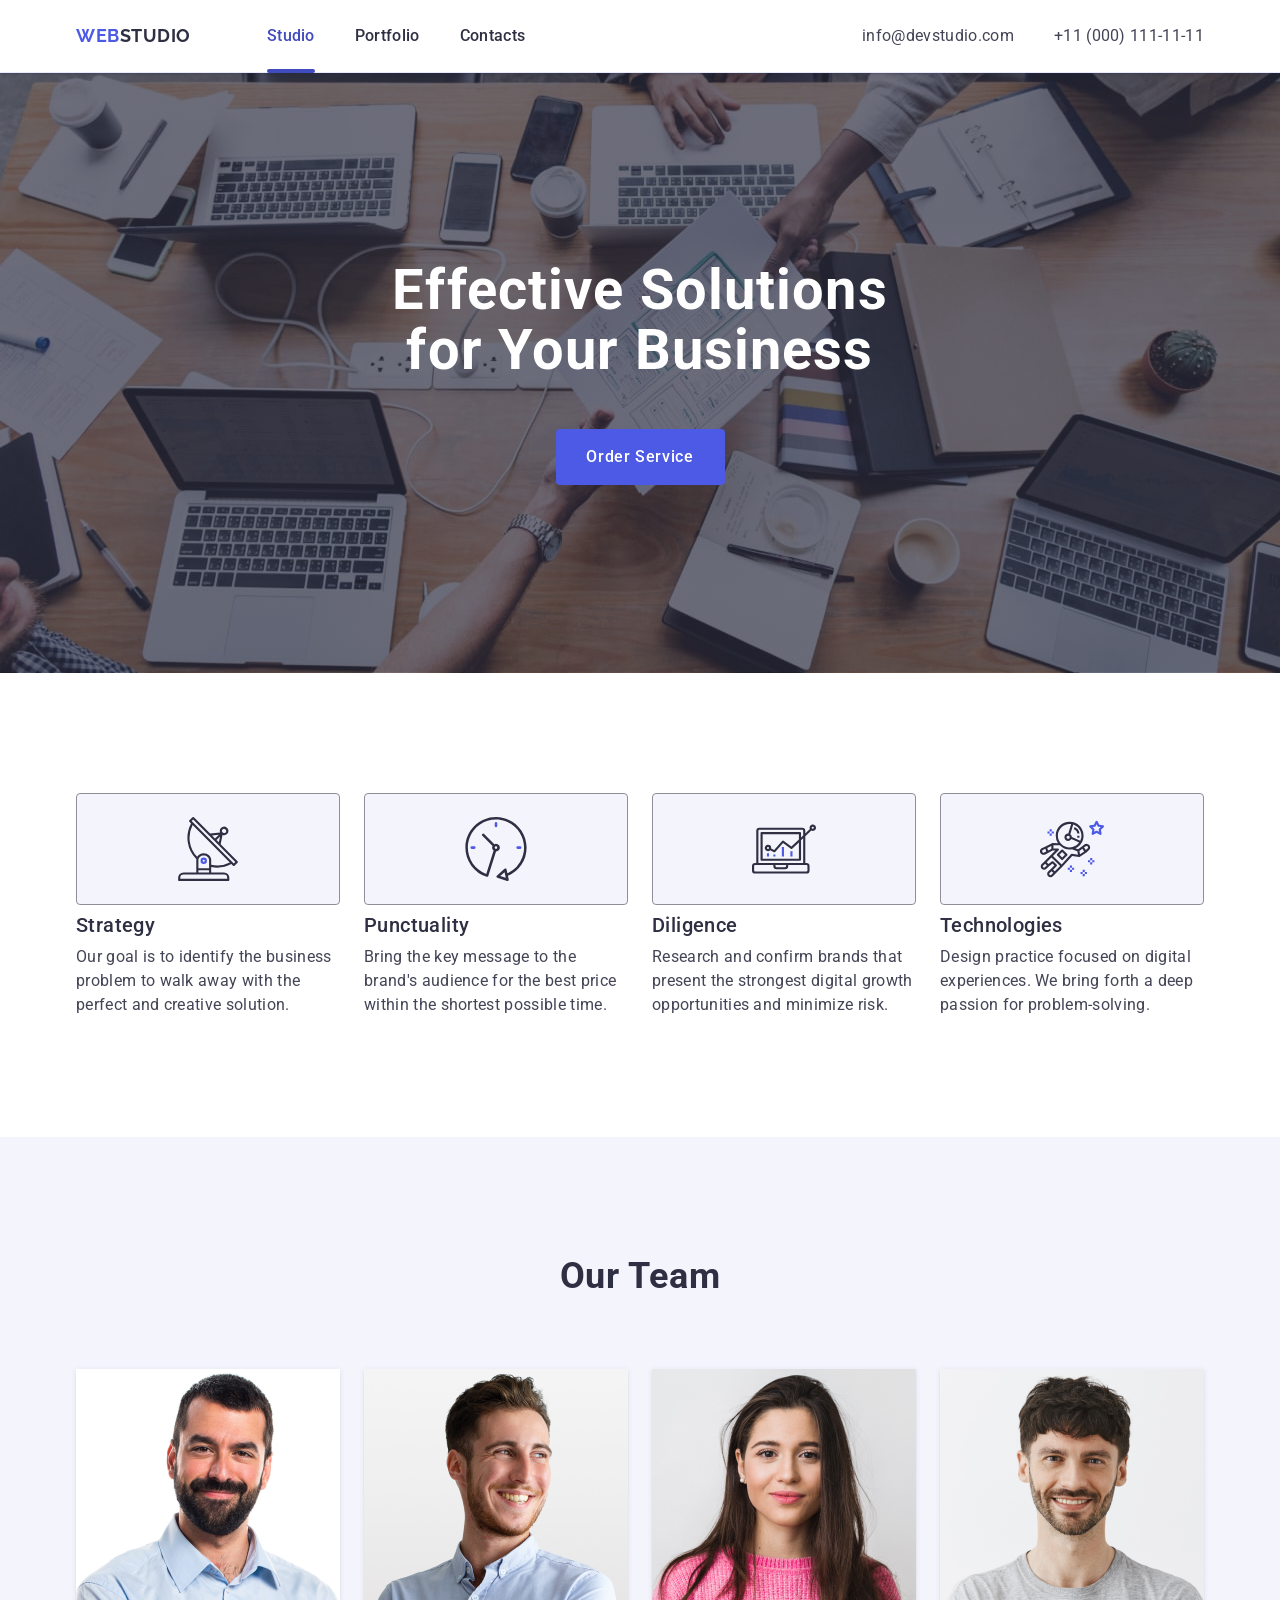
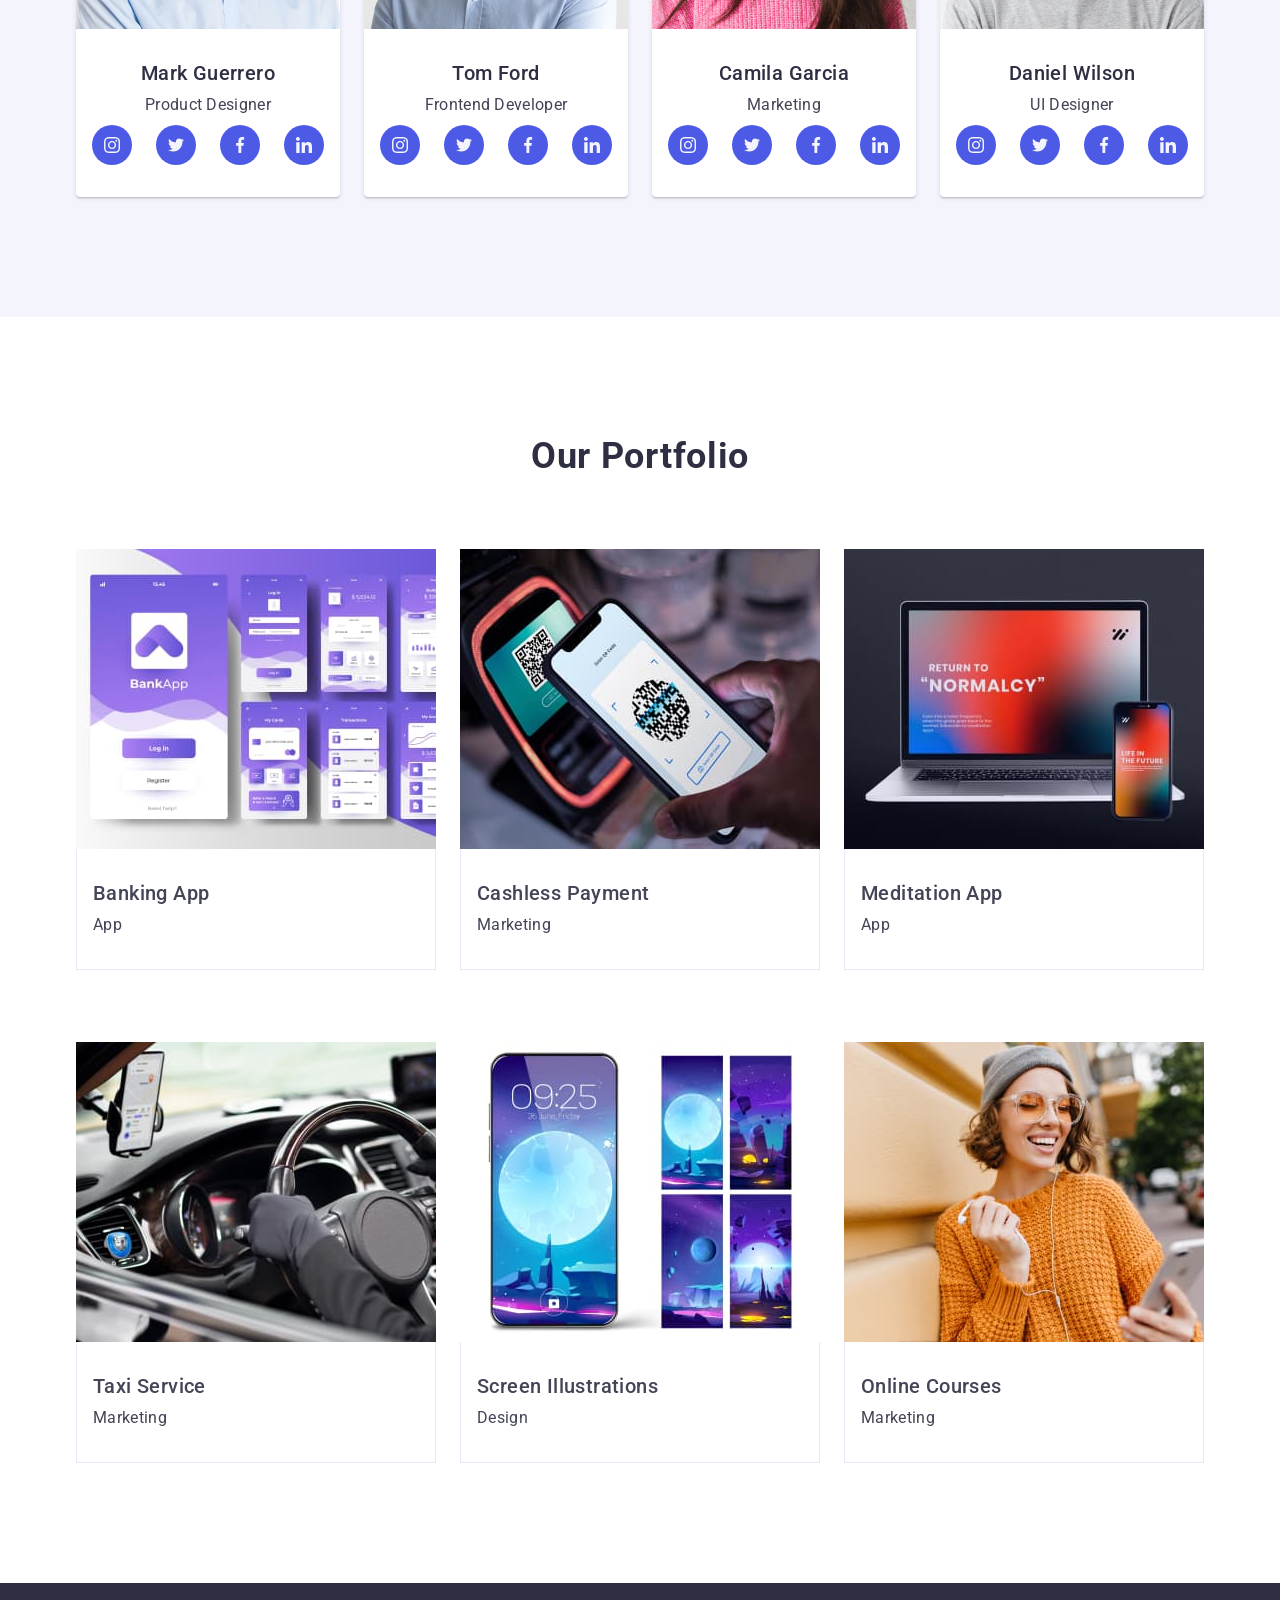
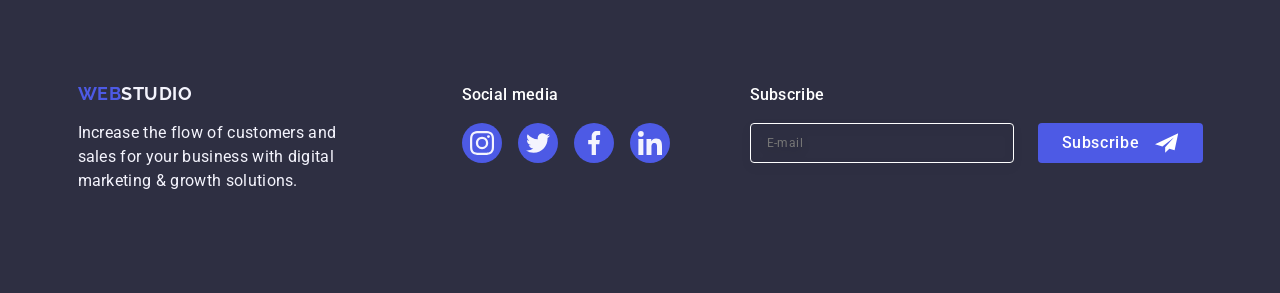
==== commit efe4969c: "gg" ====
--- a/index.html
+++ b/index.html
@@ -1,221 +1,186 @@
 <!DOCTYPE html>
-
 <html lang="en">
   <head>
     <meta charset="UTF-8" />
-
     <meta name="viewport" content="width=device-width, initial-scale=1.0" />
-
-    <title>Effective Solutions for Your Business</title>
-
-    <!-- Normalizator -->
-
+    <title>WEBSTUDIO</title>
     <link
       rel="stylesheet"
       href="https://cdnjs.cloudflare.com/ajax/libs/modern-normalize/2.0.0/modern-normalize.min.css"
-      integrity="sha512-4xo8blKMVCiXpTaLzQSLSw3KFOVPWhm/TRtuPVc4WG6kUgjH6J03IBuG7JZPkcWMxJ5huwaBpOpnwYElP/m6wg=="
-      crossorigin="anonymous"
-      referrerpolicy="no-referrer"
     />
-
-    <!-- my styles -->
-
     <link rel="preconnect" href="https://fonts.googleapis.com" />
-
     <link rel="preconnect" href="https://fonts.gstatic.com" crossorigin />
-
     <link
       href="https://fonts.googleapis.com/css2?family=Raleway:wght@700&family=Roboto:wght@400;500;700&display=swap"
       rel="stylesheet"
     />
-
     <link rel="stylesheet" href="./css/styles.css" />
   </head>
-
-  <body class="body">
-    <!-- modal window for menu -->
-
-    <div class="modal-menu is-hidden" id="burger-is-open">
-      <div class="modal-m is-hidden">
-        <button type="button" class="button-modal-m" id="close-burger-menu">
-          <svg class="close" width="8" height="8">
-            <use href="./images/icons.svg#close"></use>
+  <body>
+    <header class="foreword">
+      <div class="container foreword-wrap">
+        <nav class="foreword-navigation">
+          <a href="./index.html" class="foreword-logo" target="self"
+            >Web<span class="foreword-logo-text">Studio</span></a
+          >
+          <ul class="foreword-menu-list">
+            <li class="foreword-menu-item">
+              <a class="foreword-menu-link current" href="./index.html"
+                >Studio</a
+              >
+            </li>
+            <li class="foreword-menu-item">
+              <a class="foreword-menu-link" href="">Portfolio</a>
+            </li>
+            <li class="foreword-menu-item">
+              <a class="foreword-menu-link" href="">Contacts</a>
+            </li>
+          </ul>
+        </nav>
+        <address class="contacts-all">
+          <ul class="contacts">
+            <li class="contacts-list">
+              <a class="contacts-list-link" href="mailto:info@devstudio.com"
+                >info@devstudio.com</a
+              >
+            </li>
+            <li class="contacts-list">
+              <a class="contacts-list-link" href="tel:+110001111111"
+                >+11 (000) 111-11-11</a
+              >
+            </li>
+          </ul>
+        </address>
+        <button type="button" class="header-btn" data-modal-open>
+          <svg class="icon-solid-menu" width="24" height="24">
+            <use href="./images/icons.svg#icon-solid-menu"></use>
           </svg>
         </button>
-        <ul class="links-modal-m">
-          <li>
-            <a href="#studio" class="links-modal-m-li exlusive">Studio</a>
-          </li>
-          <li>
-            <a href="#portfolio" class="links-modal-m-li">Portfolio</a>
-          </li>
-          <li>
-            <a href="#contacts" class="links-modal-m-li">Contacts</a>
-          </li>
-        </ul>
-        <address class="address-modal-m">
-          <ul class="links-modal-m-adress">
-            <li class="address-one">
-              <a
-                class="header-link-address exlusive"
-                href="mailto:info@devstudio.com"
+      </div>
+      <div class="mob-menu is-open" data-modal>
+        <div>
+          <button type="button" class="mob-btn" data-modal-close>
+            <svg class="icon-close" width="8" height="8">
+              <use href="./images/icons.svg#icon-close"></use>
+            </svg>
+          </button>
+          <ul class="mob-menu-list">
+            <li class="mob-menu-item">
+              <a class="mob-menu-link current-mob" href="./index.html"
+                >Studio</a
+              >
+            </li>
+            <li class="mob-menu-item">
+              <a class="mob-menu-link" href="">Portfolio</a>
+            </li>
+            <li class="mob-menu-item">
+              <a class="mob-menu-link" href="">Contacts</a>
+            </li>
+          </ul>
+        </div>
+        <address class="mob-contacts-all">
+          <ul class="mob-contacts">
+            <li class="mob-contacts-list">
+              <a class="mob-contacts-list-link" href="tel:+110001111111"
+                >+11 (000) 111-11-11</a
+              >
+            </li>
+            <li class="mob-contacts-list">
+              <a class="mob-contacts-list-link" href="mailto:info@devstudio.com"
                 >info@devstudio.com</a
               >
             </li>
-            <li class="address-two">
-              <a class="header-link-address" href="tel:+110001111111"
-                >+11 (000) 111-11-11</a
-              >
-            </li>
-          </ul>
-        </address>
-
-        <ul class="footer-svg">
-          <li class="footer-svg-li">
-            <a href="https://www.instagram.com" class="footer-a">
-              <svg class="icon-social-media-footer" width="24" height="24">
-                <use href="./images/icons.svg#icon-instagram"></use>
-              </svg>
-            </a>
-          </li>
-          <li class="footer-svg-li">
-            <a href="https://twitter.com" class="footer-a">
-              <svg class="icon-social-media-footer" width="24" height="24">
-                <use href="./images/icons.svg#icon-twitter"></use>
-              </svg>
-            </a>
-          </li>
-          <li class="footer-svg-li">
-            <a href="https://www.facebook.com" class="footer-a">
-              <svg class="icon-social-media-footer" width="24" height="24">
-                <use href="./images/icons.svg#icon-facebook"></use>
-              </svg>
-            </a>
-          </li>
-          <li class="footer-svg-li">
-            <a href="https://www.linkedin.com" class="footer-a">
-              <svg class="icon-social-media-footer" width="24" height="24">
-                <use href="./images/icons.svg#icon-linkedin"></use>
-              </svg>
-            </a>
-          </li>
-        </ul>
-      </div>
-    </div>
-    <!-- header -->
-
-    <header class="header">
-      <div class="container">
-        <nav class="nav-header">
-          <a href="./index.html" class="header-link-logo"
-            >Web<span class="span-logo">Studio</span></a
-          >
-
-          <ul class="links">
-            <li>
-              <a href="#studio" class="header-link-menu current">Studio</a>
-            </li>
-
-            <li>
-              <a href="#portfolio" class="header-link-menu anim">Portfolio</a>
-            </li>
-
-            <li>
-              <a href="#contacts" class="header-link-menu anim">Contacts</a>
-            </li>
-          </ul>
-        </nav>
-        <button type="button" class="mobile-only-button" id="is-open-burger">
-          <svg class="close-menu" width="24" height="24">
-            <use href="./images/icons.svg#heroicons"></use>
-          </svg>
-        </button>
-        <address class="address">
-          <ul class="links">
-            <li class="address-one">
-              <a class="header-link-address" href="mailto:info@devstudio.com"
-                >info@devstudio.com</a
-              >
-            </li>
-
-            <li class="address-two">
-              <a class="header-link-address" href="tel:+110001111111"
-                >+11 (000) 111-11-11</a
-              >
+          </ul>
+          <ul class="mob-list-icons">
+            <li class="mob-link-icons">
+              <a href="" class="mob-link-li">
+                <svg class="soc-isons" width="24" height="24">
+                  <use href="./images/icons.svg#icon-instagram"></use>
+                </svg>
+              </a>
+            </li>
+            <li class="mob-link-icons">
+              <a href="" class="mob-link-li">
+                <svg class="soc-isons" width="24" height="24">
+                  <use href="./images/icons.svg#icon-twitter"></use>
+                </svg>
+              </a>
+            </li>
+            <li class="mob-link-icons">
+              <a href="" class="mob-link-li">
+                <svg class="soc-isons" width="24" height="24">
+                  <use href="./images/icons.svg#icon-facebook"></use>
+                </svg>
+              </a>
+            </li>
+            <li class="mob-link-icons">
+              <a href="" class="mob-link-li">
+                <svg class="soc-isons" width="24" height="24">
+                  <use href="./images/icons.svg#icon-linkedin"></use>
+                </svg>
+              </a>
             </li>
           </ul>
         </address>
       </div>
     </header>
-
-    <!-- Main -->
-
     <main>
-      <!-- Section 1 -->
-      <section class="section-one">
-        <div class="container">
-          <h1 class="main-title">Effective Solutions for Your Business</h1>
-
-          <button type="button" class="button" id="is-open-modal">
+      <section class="entry">
+        <div class="container container-entry">
+          <h1 class="entry-title">Effective Solutions for Your Business</h1>
+          <button type="button" class="entry-btn" data-modal-open>
             Order Service
           </button>
         </div>
       </section>
-
-      <!-- Section 2 -->
-
-      <section class="section-two">
+      <section class="about-us">
         <div class="container">
-          <h2 class="visually-hidden">Description</h2>
-
-          <ul class="links">
-            <li class="discr-links">
-              <div class="section-two-icon">
-                <svg class="icon" width="64" height="64">
+          <h2 class="visually-hidden">Feature</h2>
+          <ul class="about-us-list">
+            <li class="about-us-item">
+              <div class="about-us-icon">
+                <svg width="64" height="64">
                   <use href="./images/icons.svg#icon-antenna"></use>
                 </svg>
               </div>
-              <h3 class="dscr-title">Strategy</h3>
-              <p class="dscr-title-description">
+              <h3 class="about-us-subtitle">Strategy</h3>
+              <p class="about-us-item-text">
                 Our goal is to identify the business problem to walk away with
                 the perfect and creative solution.
               </p>
             </li>
-
-            <li class="discr-links">
-              <div class="section-two-icon">
-                <svg class="icon" width="64" height="64">
+            <li class="about-us-item">
+              <div class="about-us-icon">
+                <svg width="64" height="64">
                   <use href="./images/icons.svg#icon-clock"></use>
                 </svg>
               </div>
-              <h3 class="dscr-title">Punctuality</h3>
-              <p class="dscr-title-description">
+              <h3 class="about-us-subtitle">Punctuality</h3>
+              <p class="about-us-item-text">
                 Bring the key message to the brand's audience for the best price
                 within the shortest possible time.
               </p>
             </li>
-
-            <li class="discr-links">
-              <div class="section-two-icon">
-                <svg class="icon" width="64" height="64">
+            <li class="about-us-item">
+              <div class="about-us-icon">
+                <svg width="64" height="64">
                   <use href="./images/icons.svg#icon-diagram"></use>
                 </svg>
               </div>
-              <h3 class="dscr-title">Diligence</h3>
-              <p class="dscr-title-description">
+              <h3 class="about-us-subtitle">Diligence</h3>
+              <p class="about-us-item-text">
                 Research and confirm brands that present the strongest digital
                 growth opportunities and minimize risk.
               </p>
             </li>
-
-            <li class="discr-links">
-              <div class="section-two-icon">
-                <svg class="icon" width="64" height="64">
+            <li class="about-us-item">
+              <div class="about-us-icon">
+                <svg width="64" height="64">
                   <use href="./images/icons.svg#icon-astronaut"></use>
                 </svg>
               </div>
-              <h3 class="dscr-title">Technologies</h3>
-              <p class="dscr-title-description">
+              <h3 class="about-us-subtitle">Technologies</h3>
+              <p class="about-us-item-text">
                 Design practice focused on digital experiences. We bring forth a
                 deep passion for problem-solving.
               </p>
@@ -223,66 +188,46 @@
           </ul>
         </div>
       </section>
-
-      <!-- Section 3 -->
-
-      <section class="section-three" id="studio">
+      <section class="team">
         <div class="container">
-          <h2 class="section-title">Our Team</h2>
-
-          <ul class="links">
-            <li class="section-three-li">
-              <picture class="made-pictures">
-                <source
-                  srcset="./images/img.jpg 1x, ./images/img2x.jpg 2x"
-                  media="(min-width:1166px)"
-                />
-                <source
-                  srcset="./images/img.jpg 1x, ./images/img2x.jpg 2x"
-                  media="(min-width:768px)"
-                />
-                <source
-                  srcset="./images/img.jpg 1x, ./images/img2x.jpg 2x"
-                  media="(max-width:767px)"
-                />
-                <img
-                  src="./images/img.jpg"
-                  alt="Photo Mark Guerrero"
-                  width="264"
-                  height="260"
-                />
-              </picture>
-
-              <div class="worker-info">
-                <h3 class="titles-ourteam">Mark Guerrero</h3>
-
-                <p class="p-ourteam">Product Designer</p>
-
-                <ul class="icon-social-media-ul">
-                  <li class="social-media-li">
-                    <a href="https://www.instagram.com" class="icon-media">
-                      <svg class="icon-social-media" width="16" height="16">
+          <h2 class="team-title">Our Team</h2>
+          <ul class="team-list">
+            <li class="team-item">
+              <img
+                srcset="./images/photo1.jpg 1x, ./images/photo1-2x.jpg 2x"
+                src="./images/photo1.jpg"
+                alt="Photo Mark Guerrero"
+                width="264"
+                class="team-img"
+              />
+              <div class="team-item-card">
+                <h3 class="team-subtitle">Mark Guerrero</h3>
+                <p class="team-item-text">Product Designer</p>
+                <ul class="team-list-icons">
+                  <li class="team-link-icons">
+                    <a href="" class="team-link-li">
+                      <svg class="soc-isons" width="16" height="16">
                         <use href="./images/icons.svg#icon-instagram"></use>
                       </svg>
                     </a>
                   </li>
-                  <li class="social-media-li">
-                    <a href="https://twitter.com" class="icon-media">
-                      <svg class="icon-social-media" width="16" height="16">
+                  <li class="team-link-icons">
+                    <a href="" class="team-link-li">
+                      <svg class="soc-isons" width="16" height="16">
                         <use href="./images/icons.svg#icon-twitter"></use>
                       </svg>
                     </a>
                   </li>
-                  <li class="social-media-li">
-                    <a href="https://www.facebook.com" class="icon-media">
-                      <svg class="icon-social-media" width="16" height="16">
+                  <li class="team-link-icons">
+                    <a href="" class="team-link-li">
+                      <svg class="soc-isons" width="16" height="16">
                         <use href="./images/icons.svg#icon-facebook"></use>
                       </svg>
                     </a>
                   </li>
-                  <li class="social-media-li">
-                    <a href="https://www.linkedin.com" class="icon-media">
-                      <svg class="icon-social-media" width="16" height="16">
+                  <li class="team-link-icons">
+                    <a href="" class="team-link-li">
+                      <svg class="soc-isons" width="16" height="16">
                         <use href="./images/icons.svg#icon-linkedin"></use>
                       </svg>
                     </a>
@@ -290,58 +235,42 @@
                 </ul>
               </div>
             </li>
-
-            <li class="section-three-li">
-              <picture class="made-pictures">
-                <source
-                  srcset="./images/img(1).jpg 1x, ./images/img(1)-2x.jpg 2x"
-                  media="(min-width:1166px)"
-                />
-                <source
-                  srcset="./images/img(1).jpg 1x, ./images/img(1)-2x.jpg 2x"
-                  media="(min-width:768px)"
-                />
-                <source
-                  srcset="./images/img(1).jpg 1x, ./images/img(1)-2x.jpg 2x"
-                  media="(max-width:767px)"
-                />
-                <img
-                  src="./images/img(1).jpg"
-                  alt="Photo Tom Ford"
-                  width="264"
-                  height="260"
-                />
-              </picture>
-
-              <div class="worker-info">
-                <h3 class="titles-ourteam">Tom Ford</h3>
-
-                <p class="p-ourteam">Frontend Developer</p>
-                <ul class="icon-social-media-ul">
-                  <li class="social-media-li">
-                    <a href="https://www.instagram.com" class="icon-media">
-                      <svg class="icon-social-media" width="16" height="16">
+            <li class="team-item">
+              <img
+                srcset="./images/photo2.jpg 1x, ./images/photo2-2x.jpg 2x"
+                src="./images/photo2.jpg"
+                alt="Photo Tom Ford"
+                width="264"
+                class="team-img"
+              />
+              <div class="team-item-card">
+                <h3 class="team-subtitle">Tom Ford</h3>
+                <p class="team-item-text">Frontend Developer</p>
+                <ul class="team-list-icons">
+                  <li class="team-link-icons">
+                    <a href="" class="team-link-li">
+                      <svg class="soc-isons" width="16" height="16">
                         <use href="./images/icons.svg#icon-instagram"></use>
                       </svg>
                     </a>
                   </li>
-                  <li class="social-media-li">
-                    <a href="https://twitter.com" class="icon-media">
-                      <svg class="icon-social-media" width="16" height="16">
+                  <li class="team-link-icons">
+                    <a href="" class="team-link-li">
+                      <svg class="soc-isons" width="16" height="16">
                         <use href="./images/icons.svg#icon-twitter"></use>
                       </svg>
                     </a>
                   </li>
-                  <li class="social-media-li">
-                    <a href="https://www.facebook.com" class="icon-media">
-                      <svg class="icon-social-media" width="16" height="16">
+                  <li class="team-link-icons">
+                    <a href="" class="team-link-li">
+                      <svg class="soc-isons" width="16" height="16">
                         <use href="./images/icons.svg#icon-facebook"></use>
                       </svg>
                     </a>
                   </li>
-                  <li class="social-media-li">
-                    <a href="https://www.linkedin.com" class="icon-media">
-                      <svg class="icon-social-media" width="16" height="16">
+                  <li class="team-link-icons">
+                    <a href="" class="team-link-li">
+                      <svg class="soc-isons" width="16" height="16">
                         <use href="./images/icons.svg#icon-linkedin"></use>
                       </svg>
                     </a>
@@ -349,58 +278,42 @@
                 </ul>
               </div>
             </li>
-            <!--  -->
-            <li class="section-three-li">
-              <picture class="made-pictures">
-                <source
-                  srcset="./images/img(2).jpg 1x, ./images/img(2)-2x.jpg 2x"
-                  media="(min-width:1166px)"
-                />
-                <source
-                  srcset="./images/img(2).jpg 1x, ./images/img(2)-2x.jpg 2x"
-                  media="(min-width:768px)"
-                />
-                <source
-                  srcset="./images/img(2).jpg 1x, ./images/img(2)-2x.jpg 2x"
-                  media="(max-width:767px)"
-                />
-                <img
-                  src="./images/img(2).jpg"
-                  alt="Photo Camila Garcia"
-                  width="264"
-                  height="260"
-                />
-              </picture>
-
-              <div class="worker-info">
-                <h3 class="titles-ourteam">Camila Garcia</h3>
-
-                <p class="p-ourteam">Marketing</p>
-                <ul class="icon-social-media-ul">
-                  <li class="social-media-li">
-                    <a href="https://www.instagram.com" class="icon-media">
-                      <svg class="icon-social-media" width="16" height="16">
+            <li class="team-item">
+              <img
+                srcset="./images/photo3.jpg 1x, ./images/photo3-2x.jpg 2x"
+                src="./images/photo3.jpg"
+                alt="Photo Camila Garcia"
+                width="264"
+                class="team-img"
+              />
+              <div class="team-item-card">
+                <h3 class="team-subtitle">Camila Garcia</h3>
+                <p class="team-item-text">Marketing</p>
+                <ul class="team-list-icons">
+                  <li class="team-link-icons">
+                    <a href="" class="team-link-li">
+                      <svg class="soc-isons" width="16" height="16">
                         <use href="./images/icons.svg#icon-instagram"></use>
                       </svg>
                     </a>
                   </li>
-                  <li class="social-media-li">
-                    <a href="https://twitter.com" class="icon-media">
-                      <svg class="icon-social-media" width="16" height="16">
+                  <li class="team-link-icons">
+                    <a href="" class="team-link-li">
+                      <svg class="soc-isons" width="16" height="16">
                         <use href="./images/icons.svg#icon-twitter"></use>
                       </svg>
                     </a>
                   </li>
-                  <li class="social-media-li">
-                    <a href="https://www.facebook.com" class="icon-media">
-                      <svg class="icon-social-media" width="16" height="16">
+                  <li class="team-link-icons">
+                    <a href="" class="team-link-li">
+                      <svg class="soc-isons" width="16" height="16">
                         <use href="./images/icons.svg#icon-facebook"></use>
                       </svg>
                     </a>
                   </li>
-                  <li class="social-media-li">
-                    <a href="https://www.linkedin.com" class="icon-media">
-                      <svg class="icon-social-media" width="16" height="16">
+                  <li class="team-link-icons">
+                    <a href="" class="team-link-li">
+                      <svg class="soc-isons" width="16" height="16">
                         <use href="./images/icons.svg#icon-linkedin"></use>
                       </svg>
                     </a>
@@ -408,58 +321,42 @@
                 </ul>
               </div>
             </li>
-
-            <li class="section-three-li">
-              <picture class="made-pictures">
-                <source
-                  srcset="./images/img(3).jpg 1x, ./images/img(3)-2x.jpg 2x"
-                  media="(min-width:1166px)"
-                />
-                <source
-                  srcset="./images/img(3).jpg 1x, ./images/img(3)-2x.jpg 2x"
-                  media="(min-width:768px)"
-                />
-                <source
-                  srcset="./images/img(3).jpg 1x, ./images/img(3)-2x.jpg 2x"
-                  media="(max-width:767px)"
-                />
-                <img
-                  src="./images/img(3).jpg"
-                  alt="Photo Daniel Wilson"
-                  width="264"
-                  height="260"
-                />
-              </picture>
-
-              <div class="worker-info">
-                <h3 class="titles-ourteam">Daniel Wilson</h3>
-
-                <p class="p-ourteam">UI Designer</p>
-                <ul class="icon-social-media-ul">
-                  <li class="social-media-li">
-                    <a href="https://www.instagram.com" class="icon-media">
-                      <svg class="icon-social-media" width="16" height="16">
+            <li class="team-item">
+              <img
+                srcset="./images/photo4.jpg 1x, ./images/photo4-2x.jpg 2x"
+                src="./images/photo4.jpg"
+                alt="Photo Daniel Wilson"
+                width="264"
+                class="team-img"
+              />
+              <div class="team-item-card">
+                <h3 class="team-subtitle">Daniel Wilson</h3>
+                <p class="team-item-text">UI Designer</p>
+                <ul class="team-list-icons">
+                  <li class="team-link-icons">
+                    <a href="" class="team-link-li">
+                      <svg class="soc-isons" width="16" height="16">
                         <use href="./images/icons.svg#icon-instagram"></use>
                       </svg>
                     </a>
                   </li>
-                  <li class="social-media-li">
-                    <a href="https://twitter.com" class="icon-media">
-                      <svg class="icon-social-media" width="16" height="16">
+                  <li class="team-link-icons">
+                    <a href="" class="team-link-li">
+                      <svg class="soc-isons" width="16" height="16">
                         <use href="./images/icons.svg#icon-twitter"></use>
                       </svg>
                     </a>
                   </li>
-                  <li class="social-media-li">
-                    <a href="https://www.facebook.com" class="icon-media">
-                      <svg class="icon-social-media" width="16" height="16">
+                  <li class="team-link-icons">
+                    <a href="" class="team-link-li">
+                      <svg class="soc-isons" width="16" height="16">
                         <use href="./images/icons.svg#icon-facebook"></use>
                       </svg>
                     </a>
                   </li>
-                  <li class="social-media-li">
-                    <a href="https://www.linkedin.com" class="icon-media">
-                      <svg class="icon-social-media" width="16" height="16">
+                  <li class="team-link-icons">
+                    <a href="" class="team-link-li">
+                      <svg class="soc-isons" width="16" height="16">
                         <use href="./images/icons.svg#icon-linkedin"></use>
                       </svg>
                     </a>
@@ -470,442 +367,394 @@
           </ul>
         </div>
       </section>
-
-      <!-- Section 4 "portfolio" -->
-
-      <section class="section-four" id="portfolio">
+      <section class="portfolio">
         <div class="container">
-          <h2 class="section-title">Our Portfolio</h2>
-
-          <ul class="links">
-            <li class="sec-four-links">
-              <div class="img-portf">
-                <picture class="made-pictures">
-                  <source
-                    srcset="
-                      ./images/our_portfolio_img1.jpg    1x,
-                      ./images/our_portfolio_img1-2x.jpg 2x
-                    "
-                    media="(min-width:1166px)"
-                  />
-                  <source
-                    srcset="
-                      ./images/our_portfolio_img1.jpg    1x,
-                      ./images/our_portfolio_img1-2x.jpg 2x
-                    "
-                    media="(min-width:768px)"
-                  />
-                  <source
-                    srcset="
-                      ./images/our_portfolio_img1.jpg    1x,
-                      ./images/our_portfolio_img1-2x.jpg 2x
-                    "
-                    media="(max-width:767px)"
-                  />
-                  <img
-                    src="./images/our_portfolio_img1.jpg"
-                    alt="Picture of our portfolio 1"
-                    width="360"
-                    height="300"
-                  />
+          <h2 class="team-title">Our Portfolio</h2>
+
+          <ul class="wrapper-portfolio">
+            <li class="portfolio-li">
+              <div class="wrapper-img-portfolio">
+                <picture>
+                  <source
+                    srcset="./images/pphoto1.jpg 1x, ./images/pphoto1-2x.jpg 2x"
+                    media="(min-width: 1158px)"
+                  />
+                  <source
+                    srcset="
+                      ./images/pphoto1-tab.jpg    1x,
+                      ./images/pphoto1-tab-2x.jpg 2x
+                    "
+                    media="(min-width: 768px)"
+                  />
+                  <source
+                    srcset="
+                      ./images/pphoto1-mob.jpg    1x,
+                      ./images/pphoto1-mob-2x.jpg 2x
+                    "
+                    media="(max-width: 767px)"
+                  />
+                  <img src="./images/pphoto1.jpg" alt="Banking" width="360" />
                 </picture>
 
-                <p class="img-portf-p">
+                <p class="hidden-p">
                   14 Stylish and User-Friendly App Design Concepts · Task
                   Manager App · Calorie Tracker App · Exotic Fruit Ecommerce App
                   · Cloud Storage App
                 </p>
               </div>
-              <div class="sec-f-hp">
-                <h3 class="dscr-title">Banking App</h3>
-
-                <p class="dscr-title-description">App</p>
-              </div>
-            </li>
-
-            <li class="sec-four-links">
-              <div class="img-portf">
-                <picture class="made-pictures">
-                  <source
-                    srcset="
-                      ./images/our_portfolio_img2.jpg    1x,
-                      ./images/our_portfolio_img2-2x.jpg 2x
-                    "
-                    media="(min-width:1166px)"
-                  />
-                  <source
-                    srcset="
-                      ./images/our_portfolio_img2.jpg    1x,
-                      ./images/our_portfolio_img2-2x.jpg 2x
-                    "
-                    media="(min-width:768px)"
-                  />
-                  <source
-                    srcset="
-                      ./images/our_portfolio_img2.jpg    1x,
-                      ./images/our_portfolio_img2-2x.jpg 2x
-                    "
-                    media="(max-width:767px)"
-                  />
-                  <img
-                    src="./images/our_portfolio_img2.jpg"
-                    alt="Picture of our portfolio 2"
-                    width="360"
-                    height="300"
-                  />
+
+              <div class="container-title-portfolio">
+                <h3 class="title-portfolio">Banking App</h3>
+
+                <p class="title-team-six-p">App</p>
+              </div>
+            </li>
+
+            <li class="portfolio-li">
+              <div class="wrapper-img-portfolio">
+                <picture>
+                  <source
+                    srcset="./images/pphoto2.jpg 1x, ./images/pphoto2-2x.jpg 2x"
+                    media="(min-width: 1158px)"
+                  />
+                  <source
+                    srcset="
+                      ./images/pphoto2-tab.jpg    1x,
+                      ./images/pphoto2-tab-2x.jpg 2x
+                    "
+                    media="(min-width: 768px)"
+                  />
+                  <source
+                    srcset="
+                      ./images/pphoto2-mob.jpg    1x,
+                      ./images/pphoto2-mob-2x.jpg 2x
+                    "
+                    media="(max-width: 767px)"
+                  />
+                  <img src="./images/pphoto2.jpg" alt="Banking" width="360" />
                 </picture>
 
-                <p class="img-portf-p">
+                <p class="hidden-p">
                   14 Stylish and User-Friendly App Design Concepts · Task
                   Manager App · Calorie Tracker App · Exotic Fruit Ecommerce App
                   · Cloud Storage App
                 </p>
               </div>
-              <div class="sec-f-hp">
-                <h3 class="dscr-title">Cashless Payment</h3>
-
-                <p class="dscr-title-description">Marketing</p>
-              </div>
-            </li>
-
-            <li class="sec-four-links">
-              <div class="img-portf">
-                <picture class="made-pictures">
-                  <source
-                    srcset="
-                      ./images/our_portfolio_img3.jpg    1x,
-                      ./images/our_portfolio_img3-2x.jpg 2x
-                    "
-                    media="(min-width:1166px)"
-                  />
-                  <source
-                    srcset="
-                      ./images/our_portfolio_img3.jpg    1x,
-                      ./images/our_portfolio_img3-2x.jpg 2x
-                    "
-                    media="(min-width:768px)"
-                  />
-                  <source
-                    srcset="
-                      ./images/our_portfolio_img3.jpg    1x,
-                      ./images/our_portfolio_img3-2x.jpg 2x
-                    "
-                    media="(max-width:767px)"
-                  />
-                  <img
-                    src="./images/our_portfolio_img3.jpg"
-                    alt="Picture of our portfolio 3"
-                    width="360"
-                    height="300"
-                  />
+
+              <div class="container-title-portfolio">
+                <h3 class="title-portfolio">Cashless Payment</h3>
+
+                <p class="title-team-six-p">Marketing</p>
+              </div>
+            </li>
+
+            <li class="portfolio-li">
+              <div class="wrapper-img-portfolio">
+                <picture>
+                  <source
+                    srcset="./images/pphoto3.jpg 1x, ./images/pphoto3-2x.jpg 2x"
+                    media="(min-width: 1158px)"
+                  />
+                  <source
+                    srcset="
+                      ./images/pphoto3-tab.jpg    1x,
+                      ./images/pphoto3-tab-2x.jpg 2x
+                    "
+                    media="(min-width: 768px)"
+                  />
+                  <source
+                    srcset="
+                      ./images/pphoto3-mob.jpg    1x,
+                      ./images/pphoto3-mob-2x.jpg 2x
+                    "
+                    media="(max-width: 767px)"
+                  />
+                  <img src="./images/pphoto3.jpg" alt="Banking" width="360" />
                 </picture>
 
-                <p class="img-portf-p">
+                <p class="hidden-p">
                   14 Stylish and User-Friendly App Design Concepts · Task
                   Manager App · Calorie Tracker App · Exotic Fruit Ecommerce App
                   · Cloud Storage App
                 </p>
               </div>
-              <div class="sec-f-hp">
-                <h3 class="dscr-title">Meditation App</h3>
-
-                <p class="dscr-title-description">App</p>
-              </div>
-            </li>
-
-            <li class="sec-four-links">
-              <div class="img-portf">
-                <picture class="made-pictures">
-                  <source
-                    srcset="
-                      ./images/our_portfolio_img4.jpg    1x,
-                      ./images/our_portfolio_img4-2x.jpg 2x
-                    "
-                    media="(min-width:1166px)"
-                  />
-                  <source
-                    srcset="
-                      ./images/our_portfolio_img4.jpg    1x,
-                      ./images/our_portfolio_img4-2x.jpg 2x
-                    "
-                    media="(min-width:768px)"
-                  />
-                  <source
-                    srcset="
-                      ./images/our_portfolio_img4.jpg    1x,
-                      ./images/our_portfolio_img4-2x.jpg 2x
-                    "
-                    media="(max-width:767px)"
-                  />
-                  <img
-                    src="./images/our_portfolio_img4.jpg"
-                    alt="Picture of our portfolio 4"
-                    width="360"
-                    height="300"
-                  />
+
+              <div class="container-title-portfolio">
+                <h3 class="title-portfolio">Meditation App</h3>
+
+                <p class="title-team-six-p">App</p>
+              </div>
+            </li>
+
+            <li class="portfolio-li">
+              <div class="wrapper-img-portfolio">
+                <picture>
+                  <source
+                    srcset="./images/pphoto4.jpg 1x, ./images/pphoto4-2x.jpg 2x"
+                    media="(min-width: 1158px)"
+                  />
+                  <source
+                    srcset="
+                      ./images/pphoto4-tab.jpg    1x,
+                      ./images/pphoto4-tab-2x.jpg 2x
+                    "
+                    media="(min-width: 768px)"
+                  />
+                  <source
+                    srcset="
+                      ./images/pphoto4-mob.jpg    1x,
+                      ./images/pphoto4-mob-2x.jpg 2x
+                    "
+                    media="(max-width: 767px)"
+                  />
+                  <img src="./images/pphoto4.jpg" alt="Banking" width="360" />
                 </picture>
 
-                <p class="img-portf-p">
+                <p class="hidden-p">
                   14 Stylish and User-Friendly App Design Concepts · Task
                   Manager App · Calorie Tracker App · Exotic Fruit Ecommerce App
                   · Cloud Storage App
                 </p>
               </div>
-              <div class="sec-f-hp">
-                <h3 class="dscr-title">Taxi Service</h3>
-
-                <p class="dscr-title-description">Marketing</p>
-              </div>
-            </li>
-
-            <li class="sec-four-links">
-              <div class="img-portf">
-                <picture class="made-pictures">
-                  <source
-                    srcset="
-                      ./images/our_portfolio_img5.jpg    1x,
-                      ./images/our_portfolio_img5-2x.jpg 2x
-                    "
-                    media="(min-width:1166px)"
-                  />
-                  <source
-                    srcset="
-                      ./images/our_portfolio_img5.jpg    1x,
-                      ./images/our_portfolio_img5-2x.jpg 2x
-                    "
-                    media="(min-width:768px)"
-                  />
-                  <source
-                    srcset="
-                      ./images/our_portfolio_img5.jpg    1x,
-                      ./images/our_portfolio_img5-2x.jpg 2x
-                    "
-                    media="(max-width:767px)"
-                  />
-                  <img
-                    src="./images/our_portfolio_img5.jpg"
-                    alt="Picture of our portfolio 5"
-                    width="360"
-                    height="300"
-                  />
+
+              <div class="container-title-portfolio">
+                <h3 class="title-portfolio">Taxi Service</h3>
+
+                <p class="title-team-six-p">Marketing</p>
+              </div>
+            </li>
+
+            <li class="portfolio-li">
+              <div class="wrapper-img-portfolio">
+                <picture>
+                  <source
+                    srcset="./images/pphoto5.jpg 1x, ./images/pphoto5-2x.jpg 2x"
+                    media="(min-width: 1158px)"
+                  />
+                  <source
+                    srcset="
+                      ./images/pphoto5-tab.jpg    1x,
+                      ./images/pphoto5-tab-2x.jpg 2x
+                    "
+                    media="(min-width: 768px)"
+                  />
+                  <source
+                    srcset="
+                      ./images/pphoto5-mob.jpg    1x,
+                      ./images/pphoto5-mob-2x.jpg 2x
+                    "
+                    media="(max-width: 767px)"
+                  />
+                  <img src="./images/pphoto5.jpg" alt="Banking" width="360" />
                 </picture>
 
-                <p class="img-portf-p">
+                <p class="hidden-p">
                   14 Stylish and User-Friendly App Design Concepts · Task
                   Manager App · Calorie Tracker App · Exotic Fruit Ecommerce App
                   · Cloud Storage App
                 </p>
               </div>
-              <div class="sec-f-hp">
-                <h3 class="dscr-title">Screen Illustrations</h3>
-
-                <p class="dscr-title-description">Design</p>
-              </div>
-            </li>
-
-            <li class="sec-four-links">
-              <div class="img-portf">
-                <picture class="made-pictures">
-                  <source
-                    srcset="
-                      ./images/our_portfolio_img6.jpg    1x,
-                      ./images/our_portfolio_img6-2x.jpg 2x
-                    "
-                    media="(min-width:1166px)"
-                  />
-                  <source
-                    srcset="
-                      ./images/our_portfolio_img6.jpg    1x,
-                      ./images/our_portfolio_img6-2x.jpg 2x
-                    "
-                    media="(min-width:768px)"
-                  />
-                  <source
-                    srcset="
-                      ./images/our_portfolio_img6.jpg    1x,
-                      ./images/our_portfolio_img6-2x.jpg 2x
-                    "
-                    media="(max-width:767px)"
-                  />
-                  <img
-                    src="./images/our_portfolio_img6.jpg"
-                    alt="Picture of our portfolio 6"
-                    width="360"
-                    height="300"
-                  />
+
+              <div class="container-title-portfolio">
+                <h3 class="title-portfolio">Screen Illustrations</h3>
+
+                <p class="title-team-six-p">Design</p>
+              </div>
+            </li>
+
+            <li class="portfolio-li">
+              <div class="wrapper-img-portfolio">
+                <picture>
+                  <source
+                    srcset="./images/pphoto6.jpg 1x, ./images/pphoto6-2x.jpg 2x"
+                    media="(min-width: 1158px)"
+                  />
+                  <source
+                    srcset="
+                      ./images/pphoto6-tab.jpg    1x,
+                      ./images/pphoto6-tab-2x.jpg 2x
+                    "
+                    media="(min-width: 768px)"
+                  />
+                  <source
+                    srcset="
+                      ./images/pphoto6-mob.jpg    1x,
+                      ./images/pphoto6-mob-2x.jpg 2x
+                    "
+                    media="(max-width: 767px)"
+                  />
+                  <img src="./images/pphoto6.jpg" alt="Banking" width="360" />
                 </picture>
 
-                <p class="img-portf-p">
+                <p class="hidden-p">
                   14 Stylish and User-Friendly App Design Concepts · Task
                   Manager App · Calorie Tracker App · Exotic Fruit Ecommerce App
                   · Cloud Storage App
                 </p>
               </div>
-              <div class="sec-f-hp">
-                <h3 class="dscr-title">Online Courses</h3>
-
-                <p class="dscr-title-description">Marketing</p>
+
+              <div class="container-title-portfolio">
+                <h3 class="title-portfolio">Online Courses</h3>
+
+                <p class="title-team-six-p">Marketing</p>
               </div>
             </li>
           </ul>
         </div>
       </section>
     </main>
-
-    <!-- Footer -->
-
-    <footer class="footer">
-      <div class="container" id="contacts">
-        <div class="logo-p">
-          <a href="./index.html" class="header-link-logo"
-            >Web<span class="span-logo-footer">Studio</span></a
+    <footer class="after">
+      <div class="container after-footer">
+        <div class="after-footer-soc">
+          <a class="after-logo-link" href="./index.html"
+            >Web<span class="after-logo">Studio</span></a
           >
-
-          <p class="p-footer">
+          <p class="after-text">
             Increase the flow of customers and sales for your business with
             digital marketing & growth solutions.
           </p>
         </div>
-        <div class="social-media-footer">
-          <p class="p-footer-s">Social media</p>
-          <ul class="footer-svg">
-            <li class="footer-svg-li">
-              <a href="https://www.instagram.com" class="footer-a">
-                <svg class="icon-social-media-footer" width="24" height="24">
+        <div class="after-soc-link">
+          <p class="after-soc-p">Social media</p>
+          <ul class="after-list-icons">
+            <li class="team-link-icons">
+              <a href="" class="team-link-li">
+                <svg class="soc-isons" width="24" height="24">
                   <use href="./images/icons.svg#icon-instagram"></use>
                 </svg>
               </a>
             </li>
-            <li class="footer-svg-li">
-              <a href="https://twitter.com" class="footer-a">
-                <svg class="icon-social-media-footer" width="24" height="24">
+            <li class="team-link-icons">
+              <a href="" class="team-link-li">
+                <svg class="soc-isons" width="24" height="24">
                   <use href="./images/icons.svg#icon-twitter"></use>
                 </svg>
               </a>
             </li>
-            <li class="footer-svg-li">
-              <a href="https://www.facebook.com" class="footer-a">
-                <svg class="icon-social-media-footer" width="24" height="24">
+            <li class="team-link-icons">
+              <a href="" class="team-link-li">
+                <svg class="soc-isons" width="24" height="24">
                   <use href="./images/icons.svg#icon-facebook"></use>
                 </svg>
               </a>
             </li>
-            <li class="footer-svg-li">
-              <a href="https://www.linkedin.com" class="footer-a">
-                <svg class="icon-social-media-footer" width="24" height="24">
+            <li class="team-link-icons">
+              <a href="" class="team-link-li">
+                <svg class="soc-isons" width="24" height="24">
                   <use href="./images/icons.svg#icon-linkedin"></use>
                 </svg>
               </a>
             </li>
           </ul>
-          <!-- --------------------INPUT    --------------- -->
         </div>
 
-        <!-- ------------------INPUT---------------------- -->
-
-        <div class="form">
-          <p class="input-p">Subscribe</p>
-          <form class="input-footer-form">
-            <label class="footer-label" for="footer">
+        <div class="wrapper-subscribe">
+          <p class="p-subscribe">Subscribe</p>
+          <form class="form-subscribe">
+            <label class="label-subscribe">
               <input
-                name="footer"
+                class="input-subscribe"
+                name="user-sub"
                 type="email"
                 placeholder="E-mail"
-                class="footer-input"
-                id="footer"
               />
             </label>
-            <button type="submit" class="footer-input-button">
+            <button class="btn-subscribe" type="submit">
               Subscribe
-              <svg class="frame-three" width="24" height="24">
-                <use href="./images/icons.svg#frame-3"></use>
+              <svg class="ison-sub" width="24" height="24">
+                <use href="./images/icons.svg#icon-Frame-3"></use>
               </svg>
             </button>
           </form>
         </div>
       </div>
     </footer>
-    <!-- ...................MODAL WINDOW................... -->
-    <div class="modal-w is-hidden" id="modal-is-open">
-      <!-- div, що являється модальним вікном -->
-      <div class="modal">
-        <button type="button" class="button-modal-w" id="close-modal-window">
-          <svg class="close" width="8" height="8">
-            <use href="./images/icons.svg#close"></use>
+    <div class="container-modal-window is-open" data-modal>
+      <div class="modal-window">
+        <button class="btn-modal-wind" type="button" data-modal-close>
+          <svg class="icon-close" width="8" height="8">
+            <use href="./images/icons.svg#icon-close"></use>
           </svg>
         </button>
-        <p class="modal-p">Leave your contacts and we will call you back</p>
-
-        <form>
-          <div class="form-div">
-            <label for="user-name" class="form-label">Name</label>
-            <div class="for-input-icon">
+        <p class="p-modal-wind">
+          Leave your contacts and we will call you back
+        </p>
+        <form class="form-modal-wind">
+          <div class="user-menu-wind">
+            <label class="info-user" for="user-name">Name</label>
+            <div class="info-user-input">
               <input
+                class="info-user-name-input"
                 type="text"
-                class="input-form"
                 name="user-name"
                 id="user-name"
               />
-              <svg class="person" width="18" height="24">
-                <use href="./images/icons.svg#person"></use>
+              <svg class="icons-modal-window" width="18" height="24">
+                <use href="./images/icons.svg#icon-person"></use>
               </svg>
             </div>
           </div>
-          <!-- --------------------second div---------- -->
-          <div class="form-div">
-            <label class="form-label">Phone</label>
-            <div class="for-input-icon">
-              <input type="text" class="input-form" name="phone" id="phone" />
-              <svg class="person" width="18" height="24">
-                <use href="./images/icons.svg#phone"></use>
+          <div class="user-menu-wind">
+            <label class="info-user" for="user-name">Phone</label>
+            <div class="info-user-input">
+              <input
+                class="info-user-name-input"
+                type="text"
+                name="user-phone"
+                id="user-phone"
+              />
+              <svg class="icons-modal-window" width="18" height="24">
+                <use href="./images/icons.svg#icon-phone"></use>
               </svg>
             </div>
           </div>
-          <!--   ---------------- number three----- -->
-          <div class="form-div">
-            <label class="form-label">Email</label>
-            <div class="for-input-icon">
-              <input type="email" class="input-form" name="email" id="email" />
-              <svg class="person" width="18" height="24">
-                <use href="./images/icons.svg#email"></use>
+          <div class="user-menu-wind">
+            <label class="info-user" for="user-name">Email</label>
+            <div class="info-user-input">
+              <input
+                class="info-user-name-input"
+                type="text"
+                name="user-email"
+                id="user-email"
+              />
+              <svg class="icons-modal-window" width="18" height="24">
+                <use href="./images/icons.svg#icon-email"></use>
               </svg>
             </div>
           </div>
-
-          <div class="second-form-div">
-            <label for="user-comment" class="form-label">Comment</label>
+          <div class="modal-window-comment">
+            <label class="info-user" for="user-comment">Comment</label>
             <textarea
+              class="modal-window-textarea"
               name="user-comment"
               id="user-comment"
               cols="30"
               rows="10"
               placeholder="Text input"
-              class="form-textarea"
             ></textarea>
           </div>
-          <!-- ------LABEL CHECKBOX -------->
-          <div class="checkbox">
+          <div class="modal-window-checkbox">
             <input
+              class="input-modal-window-checkbox visually-hidden"
               type="checkbox"
-              id="user-privacy"
               value="true"
               name="user-privacy"
-              class="visually-hidden checkbox-input"
+              id="user-privacy"
             />
-            <label for="user-privacy" class="checkbox-label"
-              ><span class="checkbox-label-span">
-                <svg class="person-rare" width="10" height="8">
-                  <use href="./images/icons.svg#icon-Vector"></use>
-                </svg> </span
-              >I accept the terms and conditions of the
-              <a href="./index.html" class="checkbox-a">Privacy Policy</a>
+            <label class="terms" for="user-privacy">
+              <span class="span-privacy-policy">
+                <svg class="icon-cneckbox" width="10" height="8">
+                  <use href="./images/icons.svg#icon-checkmark"></use>
+                </svg>
+              </span>
+              I accept the terms and conditions of the
+              <a class="link-checkbox" href="">Privacy Policy</a>
             </label>
           </div>
-          <button class="button-after-checkbox">Send</button>
+          <button type="submit" class="sub-btn-modal-wind">Send</button>
         </form>
       </div>
     </div>
-
-    <script src="./modal.js"></script>
+    <script src="./js/modal.js"></script>
   </body>
 </html>
--- a/css/styles.css
+++ b/css/styles.css
@@ -1,1390 +1,1323 @@
-*,
-*::before,
-*::after {
-    box-sizing: border-box; 
-}
-
+body {
+  font-family: Roboto, sans-serif;
+  color: #434455;
+  background-color: #ffffff;
+  line-height: 1.5;
+}
+
+p,
 h1,
 h2,
 h3,
-p,
+h4,
+h5,
+h6 {
+  margin-top: 0;
+  margin-bottom: 0;
+}
 ul {
-    margin: 0;
+  margin-top: 0;
+  margin-bottom: 0;
+  padding-left: 0;
+  list-style: none;
+}
+
+a {
+  text-decoration: none;
+  color: currentColor;
+}
+
+button {
+  cursor: pointer;
+}
+
+img {
+  display: block;
+}
+.container {
+  max-width: 320px;
+  padding-left: 16px;
+  padding-right: 16px;
+  margin: 0 auto;
+}
+
+.visually-hidden {
+  position: absolute;
+  width: 1px;
+  height: 1px;
+  margin: -1px;
+  border: 0;
+  padding: 0;
+  white-space: nowrap;
+  clip-path: inset(100%);
+  clip: rect(0 0 0 0);
+  overflow: hidden;
+}
+
+/* ==========HEADER========== */
+
+.foreword {
+  background-color: #FFFFFF;
+  border-bottom: 1px solid #e7e9fc;
+  box-shadow: 0px 2px 1px rgba(46, 47, 66, 0.08),
+    0px 1px 1px rgba(46, 47, 66, 0.16), 0px 1px 6px rgba(46, 47, 66, 0.08);
+  position: sticky;
+  top: 0;
+  left: 0;
+  right: 0;
+  z-index: 1;
+}
+
+.foreword-wrap {
+  display: flex;
+  margin-left: auto;
+}
+
+.foreword-navigation {
+  display: flex;
+}
+
+.foreword-logo {
+  color: #4d5ae5;
+  font-size: 18px;
+  font-family: Raleway, sans-serif;
+  font-weight: 700;
+  text-transform: uppercase;
+  line-height: 1.17;
+  letter-spacing: 0.03em;
+  text-decoration: none;
+}
+
+.contacts-all {
+  font-style: normal;
+  display: flex;
+  align-items: center;
+}
+
+.contacts {
+  display: flex;
+  gap: 40px;
+  margin: 0;
+  padding: 0;
+}
+
+.foreword-logo {
+  padding-top: 17.5px;
+  padding-bottom: 17.5px;
+}
+
+.foreword-logo-text {
+  color: #2e2f42;
+}
+
+.foreword-menu-list {
+  display: none;
+}
+
+.foreword-menu-item {
+  display: block;
+  position: relative;
+  letter-spacing: 0.02em;
+  transition: color 250ms cubic-bezier(0.4, 0, 0.2, 1);
+}
+
+.foreword-menu-link {
+  display: block;
+  position: relative;
+  color: #2e2f42;
+  font-size: 16px;
+  font-weight: 500;
+  letter-spacing: 0.02em;
+  padding: 24px 0;
+  transition: color 250ms cubic-bezier(0.4, 0, 0.2, 1);
+}
+.current {
+  position: relative;
+  color: #404bbf;
+}
+
+.current::after {
+  content: "";
+  position: absolute;
+  left: 0;
+  width: 100%;
+  bottom: -1px;
+  height: 4px;
+  background-color: #404bbf;
+  border-radius: 2px;
+}
+
+.foreword-menu-link:hover,
+.foreword-menu-link:focus,
+.foreword-menu-link:active {
+  color: #404bbf;
+}
+
+.contacts-all {
+  font-style: normal;
+  display: flex;
+  align-items: center;
+  color: #434455;
+}
+
+.contacts-list {
+  display: none;
+}
+
+.contacts-list::after {
+  content: "";
+  position: absolute;
+  left: 0;
+  bottom: -1px;
+  height: 4px;
+  background-color: #404bbf;
+  border-radius: 2px;
+}
+
+.contacts-all > ul > li > a {
+  display: block;
+  font-weight: 400;
+  letter-spacing: 0.02em;
+}
+
+.contacts-list-link {
+  color: #434455;
+  font-size: 16px;
+  letter-spacing: 0.02em;
+  transition: color 250ms cubic-bezier(0.4, 0, 0.2, 1);
+}
+
+.contacts-list-link:hover,
+.contacts-list-link:focus {
+  color: #404bbf;
+}
+
+.header-btn {
+  position: absolute;
+  top: 16px;
+  right: 16px;
+  width: 24px;
+  height: 24px;
+  display: flex;
+  align-items: center;
+  justify-content: center;
+  border: none;
+  padding: 0;
+  cursor: pointer;
+  background-color: transparent;
+  transition: background-color 250ms cubic-bezier(0.4, 0, 0.2, 1),
+    border 250ms cubic-bezier(0.4, 0, 0.2, 1);
+}
+
+/* =========MOB-MENU========= */
+
+.mob-menu {
+  position: fixed;
+  /* z-index: 2; */
+  top: 0;
+  left: 0;
+  width: 100vw;
+  height: 100vh;
+  background-color: #f4f4fd;
+  display: flex;
+  flex-direction: column;
+  justify-content: space-between;
+  overflow: auto;
+  opacity: 2;
+  visibility: hidden;
+  pointer-events: auto;
+}
+
+.mob-btn {
+  position: absolute;
+  top: 24px;
+  right: 24px;
+  width: 24px;
+  height: 24px;
+  border-radius: 50%;
+  display: flex;
+  align-items: center;
+  justify-content: center;
+  background-color: #e7e9fc;
+  border: 1px solid rgba(0, 0, 0, 0.1);
+  padding: 0;
+  cursor: pointer;
+  transition: background-color 250ms cubic-bezier(0.4, 0, 0.2, 1),
+    border 250ms cubic-bezier(0.4, 0, 0.2, 1);
+}
+
+.mob-btn:hover,
+.mob-btn:focus {
+  background-color: #404bbf;
+  border: none;
+}
+
+.mob-btn:hover .icon-close,
+.mob-btn:focus .icon-close {
+  fill: #ffffff;
+}
+.mob-menu-list {
+  margin-top: 72px;
+  margin-left: 16px;
+}
+.mob-menu-item:not(:last-child) {
+  margin-bottom: 40px;
+}
+
+.mob-menu-link {
+  font-size: 36px;
+  font-weight: 700;
+  letter-spacing: 0.02em;
+}
+
+.current-mob {
+  position: relative;
+  color: #404bbf;
+}
+
+.mob-contacts-all {
+}
+.mob-contacts {
+  font-style: normal;
+  margin-bottom: 48px;
+  margin-left: 16px;
+}
+.mob-contacts-list:not(:last-child) {
+  margin-bottom: 24px;
+}
+.mob-contacts-list-link {
+}
+
+.mob-list-icons {
+  display: flex;
+  justify-content: center;
+  gap: 40px;
+  padding: 0;
+  margin-bottom: 40px;
+  margin-left: auto;
+}
+
+.mob-link-icons {
+  width: 40px;
+  height: 40px;
+}
+
+.mob-link-li {
+  display: flex;
+  align-items: center;
+  justify-content: center;
+  width: 100%;
+  height: 100%;
+  background-color: #4d5ae5;
+  border-radius: 50%;
+  transition: background-color 250ms cubic-bezier(0.4, 0, 0.2, 1);
+}
+
+.mob-link-li:hover,
+.mob-link-li:focus {
+  background-color: #404bbf;
+}
+
+.soc-isons {
+  fill: #f4f4fd;
+}
+
+.mob-contacts-list-link {
+  color: #434455;
+  font-size: 16px;
+  letter-spacing: 0.02em;
+  transition: color 250ms cubic-bezier(0.4, 0, 0.2, 1);
+}
+
+.mob-contacts-list-link:hover,
+.mob-contacts-list-link:focus {
+  color: #404bbf;
+}
+
+.mob-menu-link:hover,
+.mob-menu-link:focus,
+.mob-menu-link:active {
+  color: #404bbf;
+}
+/* ========================== */
+
+/* =========SECTION1========= */
+
+.entry {
+  display: block;
+  background-color: #2e2f42;
+  background-image: linear-gradient(
+      to bottom,
+      rgba(46, 47, 66, 0.7),
+      rgba(46, 47, 66, 0.7)
+    ),
+    url(../images/people-office-mob.jpg);
+  background-repeat: no-repeat;
+  background-position: center;
+  background-size: cover;
+  padding-top: 72px;
+  padding-bottom: 72px;
+  margin: 0 auto;
+}
+
+@media (min-device-pixel-ratio: 2),
+  (min-resolution: 192dpi),
+  (min-resolution: 2dppx) {
+  .entry {
+    background-image: linear-gradient(
+        to bottom,
+        rgba(46, 47, 66, 0.7),
+        rgba(46, 47, 66, 0.7)
+      ),
+      url(../images/people-office-mob-2x.jpg);
+  }
+}
+
+.container-entry {
+  max-width: 100%;
+  text-align: center;
+  padding: 0;
+}
+
+.entry-title {
+  color: white;
+  font-size: 36px;
+  font-weight: 700;
+  line-height: 1.07;
+  letter-spacing: 0.02em;
+  text-align: center;
+  max-width: 208px;
+  margin: 0 auto;
+}
+
+.entry-btn {
+  background-color: #4d5ae5;
+  color: white;
+  font-family: inherit;
+  font-size: 16px;
+  font-weight: 500;
+  line-height: 1.5;
+  letter-spacing: 0.04em;
+  cursor: pointer;
+  display: block;
+  margin: 0 auto;
+  min-width: 169px;
+  height: 56px;
+  border: none;
+  border-radius: 4px;
+  transition: background-color 250ms cubic-bezier(0.4, 0, 0.2, 1);
+  margin-top: 72px;
+}
+.entry-btn:hover,
+.entry-btn:focus {
+  background-color: #404bbf;
+}
+/* ========================== */
+
+/* =========SECTION2========= */
+
+.about-us {
+  padding: 96px 0;
+}
+.about-us-title {
+}
+
+.about-us-list {
+  display: flex;
+  flex-wrap: wrap;
+  gap: 72px;
+}
+.about-us-item {
+  width: 100%;
+}
+
+.about-us-icon {
+  display: none;
+  justify-content: center;
+  align-items: center;
+  height: 112px;
+  background-color: #f4f4fd;
+  border-radius: 4px;
+  margin-bottom: 8px;
+  border: 1px solid #8e8f99;
+}
+
+.about-us-subtitle {
+  color: #2e2f42;
+  font-size: 36px;
+  font-weight: 700;
+  line-height: 1.2;
+  letter-spacing: 0.02em;
+  margin-bottom: 8px;
+  text-align: center;
+}
+.about-us-item-text {
+  color: #434455;
+  font-size: 16px;
+  font-weight: 500;
+  letter-spacing: 0.02em;
+}
+/* ========================== */
+
+/* =========SECTION3========= */
+
+.team {
+  background-color: #f4f4fd;
+  padding: 96px 0;
+}
+.team-title {
+  color: #2e2f42;
+  font-size: 36px;
+  font-weight: 700;
+  text-transform: capitalize;
+  line-height: 1.11;
+  letter-spacing: 0.02em;
+  text-align: center;
+  margin-bottom: 72px;
+}
+.team-list {
+  display: flex;
+  flex-wrap: wrap;
+  gap: 72px;
+}
+.team-item {
+  width: 100%;
+  background-color: white;
+  border-radius: 0px 0px 4px 4px;
+  box-shadow: 0px 2px 1px 0px rgba(46, 47, 66, 0.08),
+    0px 1px 1px 0px rgba(46, 47, 66, 0.16),
+    0px 1px 6px 0px rgba(46, 47, 66, 0.08);
+}
+
+.team-item-card {
+  padding: 32px 16px;
+}
+
+.team-img {
+  width: 100%;
+}
+.team-subtitle {
+  color: #2e2f42;
+  font-size: 20px;
+  font-weight: 500;
+  line-height: 1.2;
+  letter-spacing: 0.02em;
+  text-align: center;
+}
+.team-item-text {
+  color: #434455;
+  font-size: 16px;
+  font-weight: 400;
+  letter-spacing: 0.02em;
+  text-align: center;
+  margin: 8px 0 8px 0;
+}
+
+.team-list-icons {
+  display: flex;
+  justify-content: center;
+  gap: 24px;
+  padding: 0;
+}
+
+.team-link-icons {
+  width: 40px;
+  height: 40px;
+}
+
+.team-link-li {
+  display: flex;
+  align-items: center;
+  justify-content: center;
+  width: 100%;
+  height: 100%;
+  background-color: #4d5ae5;
+  border-radius: 50%;
+  transition: background-color 250ms cubic-bezier(0.4, 0, 0.2, 1);
+}
+
+.team-link-li:hover,
+.team-link-li:focus {
+  background-color: #404bbf;
+}
+
+.soc-isons {
+  fill: #f4f4fd;
+}
+/* ========================== */
+
+/* =========SECTION4========= */
+.wrapper-portfolio {
+  display: flex;
+  flex-wrap: wrap;
+  gap: 48px;
+  align-items: center;
+  padding: 0;
+  margin: 0;
+}
+
+.portfolio {
+  padding-top: 96px;
+  padding-bottom: 96px;
+}
+
+.portfolio-li {
+  width: 100%;
+  transition: box-shadow 250ms cubic-bezier(0.4, 0, 0.2, 1);
+}
+
+.portfolio-li:hover {
+  box-shadow: 0px 1px 6px rgba(46, 47, 66, 0.08),
+    0px 1px 1px rgba(46, 47, 66, 0.16), 0px 2px 1px rgba(46, 47, 66, 0.08);
+}
+
+.container-title-portfolio {
+  padding: 32px 16px;
+  border: 1px solid #e7e9fc;
+  border-top: none;
+  margin: 0;
+}
+
+.wrapper-img-portfolio {
+  position: relative;
+  overflow: hidden;
+}
+
+.hidden-p {
+  position: absolute;
+  margin: 0;
+  top: 0;
+  font-size: 16px;
+  line-height: 1.5;
+  letter-spacing: 0.02em;
+  color: #f4f4fd;
+  padding: 40px 32px;
+  background-color: #4d5ae5;
+  height: 100%;
+  width: 100%;
+  transform: translateY(100%);
+  transition: transform 250ms cubic-bezier(0.4, 0, 0.2, 1);
+}
+
+.portfolio-li:hover .hidden-p {
+  transform: translateY(0%);
+}
+
+.title-team-six-p {
+  font-size: 16px;
+  line-height: 1.5;
+  letter-spacing: 0.02em;
+  color: #434455;
+  margin: 0;
+}
+
+.title-portfolio {
+  font-size: 20px;
+  line-height: 1.2;
+  font-weight: 500;
+  letter-spacing: 0.4px;
+  margin: 0;
+  margin-bottom: 8px;
+}
+
+/* ========================== */
+
+/* =========FOOTER========= */
+.after {
+  background-color: #2e2f42;
+  text-align: center;
+  padding: 97.5px 0 96px 0;
+}
+
+.after-footer {
+  display: flex;
+  flex-wrap: wrap;
+  justify-content: center;
+}
+
+.after-logo-link {
+  color: #4d5ae5;
+  font-size: 18px;
+  font-family: Raleway, sans-serif;
+  font-weight: 700;
+  text-transform: uppercase;
+  line-height: 1.17;
+  letter-spacing: 0.03em;
+  display: inline-block;
+  margin-bottom: 17.5px;
+}
+
+.after-logo {
+  color: #f4f4fd;
+}
+.after-text {
+  color: #f4f4fd;
+  font-size: 16px;
+  letter-spacing: 0.02em;
+  max-width: 264px;
+  text-align: left;
+}
+
+.after-soc-link {
+  margin-top: 72px;
+}
+
+.after-soc-p {
+  font-weight: 500;
+  font-size: 16px;
+  line-height: 1.5;
+  letter-spacing: 0.02em;
+  color: #ffffff;
+  margin: 0;
+  margin-bottom: 16px;
+  margin-bottom: 16px;
+}
+
+.after-list-icons {
+  display: flex;
+  justify-content: center;
+  padding: 0;
+  gap: 16px;
+}
+
+.after-footer-soc {
+}
+
+.after
+  > .after-footer
+  > .after-soc-link
+  > .after-list-icons
+  > .team-link-icons
+  > .team-link-li:hover,
+.after
+  > .after-footer
+  > .after-soc-link
+  > .after-list-icons
+  > .team-link-icons
+  > .team-link-li:focus {
+  background-color: #31d0aa;
+}
+
+.wrapper-subscribe {
+  display: flex;
+  flex-direction: column;
+  justify-content: center;
+  margin-top: 72px;
+}
+
+.p-subscribe {
+  margin-bottom: 16px;
+  font-weight: 500;
+  font-size: 16px;
+  line-height: 1.5;
+  letter-spacing: 0.02em;
+  color: #ffffff;
+}
+
+.form-subscribe {
+  display: flex;
+  flex-direction: column;
+  gap: 24px;
+}
+
+.label-subscribe {
+}
+
+.input-subscribe {
+  width: 264px;
+  height: 40px;
+  border: 1px solid #ffffff;
+  background-color: transparent;
+  font-size: 12px;
+  line-height: 1.5;
+  letter-spacing: 0.04em;
+  padding-left: 16px;
+  filter: drop-shadow(0px 4px 4px rgba(0, 0, 0, 0.15));
+  border-radius: 4px;
+  color: #ffffff;
+}
+
+.input-subscribe::placeholder {
+  color: color #ffffff;
+}
+
+.btn-subscribe {
+  display: flex;
+  /* min-width: 165px; */
+  max-width: 165px;
+  height: 40px;
+  justify-content: center;
+  align-items: center;
+  font-family: "Roboto", sans-serif;
+  font-size: 16px;
+  font-weight: 500;
+  line-height: 1.5;
+  letter-spacing: 0.04em;
+  color: #ffffff;
+  cursor: pointer;
+  background-color: #4d5ae5;
+  border: none;
+  border-radius: 4px;
+  padding: 8px 24px;
+  margin: 0 auto;
+}
+
+.ison-sub {
+  margin-left: 16px;
+  fill: #ffffff;
+}
+
+/* ========================== */
+
+/* =========MODAL-WINDOW========= */
+.container-modal-window {
+  position: fixed;
+  top: 0;
+  left: 0;
+  width: 100%;
+  height: 100%;
+  background-color: rgba(46, 47, 66, 0.4);
+  transition: opacity 250ms cubic-bezier(0.4, 0, 0.2, 1),
+    visibility 250ms cubic-bezier(0.4, 0, 0.2, 1);
+  opacity: 1;
+  pointer-events: auto;
+}
+
+.modal-window {
+  position: absolute;
+  top: 50%;
+  left: 50%;
+  transform: translate(-50%, -50%) scale(1);
+  width: 288px;
+  min-height: 623px;
+  background: #fcfcfc;
+  box-shadow: 0px 1px 1px rgba(0, 0, 0, 0.14), 0px 1px 3px rgba(0, 0, 0, 0.12),
+    0px 2px 1px rgba(0, 0, 0, 0.2);
+  border-radius: 4px;
+  padding: 72px 24px 24px 24px;
+  transition: transform 250ms cubic-bezier(0.4, 0, 0.2, 1);
+}
+
+.btn-modal-wind {
+  position: absolute;
+  top: 24px;
+  right: 24px;
+  width: 24px;
+  height: 24px;
+  border-radius: 50%;
+  display: flex;
+  align-items: center;
+  justify-content: center;
+  background-color: #e7e9fc;
+  border: 1px solid rgba(0, 0, 0, 0.1);
+  padding: 0;
+  cursor: pointer;
+  transition: background-color 250ms cubic-bezier(0.4, 0, 0.2, 1),
+    border 250ms cubic-bezier(0.4, 0, 0.2, 1);
+}
+
+.btn-modal-wind:hover,
+.btn-modal-wind:focus {
+  background-color: #404bbf;
+  border: none;
+}
+
+.icon-close {
+  transition: fill 250ms cubic-bezier(0.4, 0, 0.2, 1);
+}
+
+.btn-modal-wind:hover .icon-close,
+.btn-modal-wind:focus .icon-close {
+  fill: #ffffff;
+}
+
+.p-modal-wind {
+  font-size: 16px;
+  font-weight: 500;
+  line-height: 1.5;
+  text-align: center;
+  letter-spacing: 0.02em;
+  color: #2e2f42;
+  margin-bottom: 16px;
+}
+
+.form-modal-wind {
+}
+
+.user-menu-wind {
+  margin-bottom: 8px;
+}
+.info-user {
+  font-size: 12px;
+  line-height: 1.17;
+  letter-spacing: 0.04em;
+  color: #8e8f99;
+  display: block;
+  margin-bottom: 4px;
+}
+
+.info-user-input {
+  position: relative;
+}
+
+.info-user-name-input {
+  width: 100%;
+  height: 40px;
+  border: 1px solid rgba(46, 47, 66, 0.4);
+  border-radius: 4px;
+  background-color: transparent;
+  padding-left: 38px;
+  outline: transparent;
+  transition: border-color 250ms cubic-bezier(0.4, 0, 0.2, 1);
+}
+
+.info-user-name-input:focus {
+  border-color: #4d5ae5;
+}
+
+.icons-modal-window {
+  position: absolute;
+  left: 16px;
+  top: 50%;
+  transform: translateY(-50%);
+  transition: fill 250ms cubic-bezier(0.4, 0, 0.2, 1);
+}
+.modal-window-comment {
+  margin-bottom: 16px;
+}
+
+.info-user-name-input:focus + .icons-modal-window {
+  fill: #4d5ae5;
+}
+
+.modal-window-textarea {
+  width: 100%;
+  height: 120px;
+  font-size: 12px;
+  line-height: 1.17;
+  letter-spacing: 0.04em;
+  color: rgba(46, 47, 66, 0.4);
+  border: 1px solid rgba(46, 47, 66, 0.4);
+  border-radius: 4px;
+  background-color: transparent;
+  padding: 8px 16px;
+  outline: transparent;
+  resize: none;
+  transition: border-color 250ms cubic-bezier(0.4, 0, 0.2, 1);
+}
+
+.modal-window-textarea:focus {
+  border-color: #4d5ae5;
+}
+
+.modal-window-checkbox {
+  margin-bottom: 24px;
+}
+.input-modal-window-checkbox {
+}
+
+.terms {
+  font-size: 12px;
+  line-height: 1.17;
+  letter-spacing: 0.04em;
+  color: #8e8f99;
+}
+
+.span-privacy-policy {
+  width: 16px;
+  height: 16px;
+  border: 1px solid rgba(46, 47, 66, 0.4);
+  border-radius: 2px;
+  transition: background-color 250ms cubic-bezier(0.4, 0, 0.2, 1),
+    border 250ms cubic-bezier(0.4, 0, 0.2, 1),
+    fill 250ms cubic-bezier(0.4, 0, 0.2, 1);
+  display: inline-flex;
+  align-items: center;
+  justify-content: center;
+  fill: transparent;
+}
+
+.icon-cneckbox {
+}
+
+.input-modal-window-checkbox:checked + .terms .span-privacy-policy {
+  background-color: #404bbf;
+  border: none;
+  fill: #f4f4fd;
+}
+
+.link-checkbox {
+  font-size: 12px;
+  font-style: normal;
+  font-weight: 400;
+  line-height: 16px;
+  letter-spacing: 0.48px;
+  text-decoration-line: underline;
+  color: #4d5ae5;
+}
+
+.sub-btn-modal-wind {
+  display: block;
+  min-width: 169px;
+  height: 56px;
+  height: 56px;
+  font-weight: 500;
+  line-height: 1.5;
+  letter-spacing: 0.04em;
+  color: #ffffff;
+  cursor: pointer;
+  background-color: #4d5ae5;
+  border: none;
+  border-radius: 4px;
+  transition: background-color 250ms cubic-bezier(0.4, 0, 0.2, 1);
+  margin: 0 auto;
+}
+
+.sub-btn-modal-wind:hover,
+.sub-btn-modal-wind:focus {
+  background-color: #404bbf;
+}
+
+.is-open {
+  opacity: 0;
+  visibility: visible;
+  pointer-events: auto;
+}
+
+.container-modal-window.is-open {
+  opacity: 0;
+  pointer-events: none;
+}
+/* ========================== */
+
+/* =========MEDIA 320========= */
+
+@media screen and (min-width: 320px) {
+}
+
+/* =========MEDIA 768========= */
+
+@media screen and (min-width: 768px) {
+  .container {
+    max-width: 768px;
+  }
+
+  .foreword-logo {
+    margin-right: auto;
+  }
+
+  .foreword-navigation {
+    align-items: center;
+    margin-right: auto;
+  }
+
+  .foreword-menu-list {
+    display: flex;
+    gap: 40px;
+    padding-left: 120px;
+    margin: 0 auto;
+  }
+
+  .contacts {
+    display: flex;
+    flex-direction: column;
+    justify-content: flex-end;
+    gap: 12px;
+    margin-top: 16px;
+    margin-bottom: 16px;
+  }
+
+  .contacts-list {
+    display: block;
+  }
+
+  .contacts-list-link {
+    font-size: 12px;
+    line-height: 14px;
+    letter-spacing: 0.04em;
+    text-align: left;
+  }
+
+  .header-btn {
+    display: none;
+  }
+  .entry {
+    padding-top: 112px;
+    padding-bottom: 112px;
+    background-image: linear-gradient(
+        to bottom,
+        rgba(46, 47, 66, 0.7),
+        rgba(46, 47, 66, 0.7)
+      ),
+      url(../images/people-office-tab.jpg);
+  }
+
+  @media (min-device-pixel-ratio: 2),
+    (min-resolution: 192dpi),
+    (min-resolution: 2dppx) {
+    .entry {
+      background-image: linear-gradient(
+          to bottom,
+          rgba(46, 47, 66, 0.7),
+          rgba(46, 47, 66, 0.7)
+        ),
+        url(../images/people-office-tab-2x.jpg);
+    }
+  }
+
+  .entry-title {
+    font-size: 56px;
+    max-width: 496px;
+  }
+
+  .entry-btn {
+    margin-top: 36px;
+  }
+
+  .about-us {
+    padding-top: 96px;
+    padding-bottom: 96px;
+  }
+  .about-us-list {
+    gap: 72px 24px;
+  }
+
+  .about-us-item {
+    width: calc((100% - 24px) / 2);
+  }
+
+  .about-us-subtitle {
+    text-align: left;
+  }
+
+  .team-list {
+    gap: 64px 24px;
+    justify-content: center;
+  }
+
+  .team-item {
+    width: 264px;
+  }
+
+  .wrapper-portfolio {
+    gap: 72px 24px;
+  }
+
+  .portfolio-li {
+    width: calc((100% - 24px) / 2);
+  }
+
+  .after {
+    background-color: #2e2f42;
+    text-align: start;
+    padding: 97.5px 0 96px 0;
+  }
+
+  .after-soc-link {
+    margin-top: 0;
+  }
+
+  .after-footer {
+    display: flex;
+    flex-wrap: wrap;
+    justify-content: inherit;
+    padding-left: 92px;
+  }
+
+  .wrapper-subscribe {
+    display: flex;
+    margin: 72px 0 0 0;
+    text-align: start;
+  }
+
+  .form-subscribe {
+    display: flex;
+    flex-direction: row;
+  }
+  .after-footer-soc {
+    margin-right: 24px;
+  }
+
+  .after-soc-link {
     padding: 0;
-}
-
-/* ключові умови дз */
-
-img{
-    display: block;
-    max-width: 100%;
-}
-
-/* homework 3 */
-
-.header{
-    border-bottom: 1px solid #e7e9fc; 
-    box-shadow:0px 2px 1px rgba(46, 47, 66, 0.08),
-               0px 1px 1px rgba(46, 47, 66, 0.16),
-               0px 1px 6px rgba(46, 47, 66, 0.08);
-    
-}
-
-.header .container{
-    display: flex;
-}
-
-.nav-header{
+  }
+
+  .btn-subscribe {
+  }
+
+  .modal-window {
+    width: 408px;
+    min-height: 584px;
+  }
+}
+/* =========MEDIA 1158========= */
+
+@media screen and (min-width: 1158px) {
+  .container {
+    max-width: 1158px;
+    margin: 0 auto;
+    padding: 0 15px;
+  }
+
+  .foreword-wrap {
+    width: 1158px;
+  }
+
+  .foreword-navigation {
     display: flex;
     align-items: center;
-    height: 56px;
-}
-
-.current {
-    color: #404bbf;
-    position: relative;
-}
-
-.current::after {
-    content: '';
-    position: absolute;
-    /* встановлення відстані між лівим краєм елемента і лівим краєм його батьківського елемента */
-    left: 0;
-    /* встановлення відстані між нижнім краєм елемента і нижнім краєм його батьківського елемента */
-    bottom: -1px;
-    height: 4px;
-    width: 100%;
-    background-color: #404bbf;
-    border-radius: 2px;
-    border-bottom: 4px;
-}
-
-.anim{
-    color: var(--NAVY-BLUE, #434455);
-    position: relative;
-}
-
-.anim::after {
-    content: '';
-    position: absolute;
-    /* встановлення відстані між лівим краєм елемента і лівим краєм його батьківського елемента */
-    left: 0;
-    /* встановлення відстані між нижнім краєм елемента і нижнім краєм його батьківського елемента */
-    bottom: -1px;
-    height: 4px;
-    width: 100%;
-    background-color: #404bbf;
-    border-radius: 2px;
-    border-bottom: 4px;
-    opacity: 0;
-    transition: opacity 250ms cubic-bezier(0.4, 0, 0.2, 1);
-}
-
-.anim:hover::after,
-.anim:focus::after {
-    opacity: 1;
-    /* Зробити елемент видимим при наведенні миші або фокусі */
-    transition: opacity 250ms cubic-bezier(0.4, 0, 0.2, 1);
-}
-
-.nav-header .links{
-    display: flex;
-    gap: 40px;
-}
-
-.header-link-menu::before,
-.discr-links::after {
-    background: var(--OCEAN, #404BBF);
-}
-
-/* links header */
-
-.links {
-    list-style-type: none;
-}
-
-.header-link-logo {
-    color: var(--IRIS, #4D5AE5);
-    font-family:  "Raleway", sans-serif;
-    font-size: 18px;
-    line-height: 1.17;
-    font-weight: 700;
-    letter-spacing: 0.03em;
-    text-transform: uppercase;
-    text-decoration: none;
-    /* для визначення відступа від логотипа */
-    margin-right: 76px;
-    margin-left: 0;
-}
-
-.footer .header-link-logo{
-    margin-left: 72px;
-}
-
-.address{
-    font-style: normal;
-    display: flex;
-    align-items: center;
-    margin-left: auto;
-}
-
-/* ============================================секції========================================== */
-
-.section-one{
-    /* для визначення відступів всередині секції */
-    padding: 72px 0;
-    background-color: #2e2f42;
-    height: 430px;
-    margin: 0 auto;
-    background-image:
-    linear-gradient(to bottom, rgba(46, 47, 66, 0.7), rgba(46, 47, 66, 0.7)), url(../images/people-mob-office.jpg);
-    max-width: 768px;
-    /* для уникнення повторення фонового зображення відносно його власної ширини та висоти */
-    background-repeat: no-repeat;
-    background-position: center;
-    background-size: cover;
-}
-
-@media (min-device-pixel-ratio: 2), (min-resolution: 192dpi), (min-resolution: 2dppx) {
-    .section-one {
-    background-image:
-    linear-gradient(to bottom, rgba(46, 47, 66, 0.7), rgba(46, 47, 66, 0.7)), url(../images/people-mob-office2x.jpg);
-    }
-}
-
-.section-two{
-    padding: 96px 0;
-   
-}
-
-.section-two .links{
-    display: flex;
-    flex-direction: column;
-    align-items: center;
-    text-align: left;
-    gap: 72px;
-}
-
-/* modal menu button */
-
-.mobile-only-button{
-    padding: 0;
-    background: none;
-    border: none;
-    color: inherit;
-    font: inherit;
-    text-align: left;
-    cursor: pointer;
-    text-decoration: none;
-    display: inline;
-    margin-left: auto;
-}
-
-.span-logo { 
-    color: #2e2f42; 
-}
-
-.span-logo-footer{
-    color: #f4f4fd;
-}
-
-.header-link-menu {
-    font-weight: 500;
-    line-height: 1.5;
-    letter-spacing: 0.02em;
-    text-decoration: none;
-    display: none;
-    /* для визначення відступів всередині посилання */
-    padding: 24px 0;
-    /* для плавної зміни кольору текстового контенту */
-    transition: color 250ms cubic-bezier(0.4, 0, 0.2, 1);
-    /* встановлення позиціонування елемента відносно його звичайного місця в потоці документу */   
-}
-
-.header-link-menu:hover,
-.header-link-menu:focus {
-    color: var(--OCEAN, #404BBF);
-    transition: color 250ms cubic-bezier(0.4, 0, 0.2, 1);
-}
-
-.header-link-address:hover,
-.header-link-address:focus {
-    color: var(--OCEAN, #404BBF);
-    transition: color 250ms cubic-bezier(0.4, 0, 0.2, 1);
-}
-
-.header-link-address {
-    color: var(--SLATE, #434455);
-    font-weight: 400;
-    line-height: 1.5;
-    letter-spacing: 0.02em;
-    text-decoration: none;
-    transition: color 250ms cubic-bezier(0.4, 0, 0.2, 1);
-    display: none;
-
-}
-
-.button {
-    color: WHITE;
-    font-family: "Roboto", sans-serif;
-    background: var(--IRIS, #4D5AE5);
-    font-weight: 500;
-    line-height: 1.5;
-    letter-spacing: 0.04em;
-    /* ДЛЯ дз 3 */
-    display: block;
-    min-width: 169px;
-    height: 56px;
-    /* для вимкнення стандартного оформлення кнопки */
-    border: none;
-    background-color:#4d5ae5; 
-    border-radius: 4px;
-    /* для визначення типу курсору на кнопці */
-    cursor: pointer;
-    margin-top: 72px;
-    margin-left: auto;
     margin-right: auto;
-    border: 0;
-    transition: background-color 250ms cubic-bezier(0.4, 0, 0.2, 1); 
-}
-
-.button:hover,
-.button:focus {
-    background: var(--OCEAN, #404BBF);
-}
-
-/* main content */
-.section-three{
-    background-color: #F4F4FD;
-    /* homework 3 */
-    padding: 96px 0;
-}
-
-.section-four{
-    padding: 96px 0;
-}
-
-.section-four .section-title{
-    margin-bottom: 72px;
-}
-
-.section-four .links{
-    display: flex;
-    flex-wrap: wrap;
-    column-gap: 48px;
-    row-gap: 48px;
-}
-
-.sec-four-links{
-    width: 288px;
-    transition: box-shadow 250ms cubic-bezier(0.4, 0, 0.2, 1);
-}
-
-.sec-four-links:hover{
-    box-shadow:0px 1px 6px rgba(46, 47, 66, 0.08),
-               0px 1px 1px rgba(46, 47, 66, 0.16),
-               0px 2px 1px rgba(46, 47, 66, 0.08);
-    /* змінюється стиль transform для параграфа, що знаходиться в контейнері з картинкою */
-    transition: box-shadow 250ms cubic-bezier(0.4, 0, 0.2, 1); 
-}
-
-.links:hover{
-    transform: translateY(0%);
-}
-
-.img-portf{
-    position: relative;
-    overflow: hidden;
-}
-
-.sec-four-links:hover .img-portf-p {
-    transform: translateY(0);
-}
-
-.img-portf-p{
-    position: absolute;
-    top: 0;
-    font-size: 16px;
-    line-height: 1.5;
-    letter-spacing: 0.02em;
-    color:#f4f4fd;
-    padding: 40px 32px;
-    background-color: #4d5ae5;
-    height: 100%;
-    width: 100%;
-    transform: translateY(100%);
-    transition: transform 250ms cubic-bezier(0.4, 0, 0.2, 1);
-}
-
-.sec-f-hp{
-    padding: 32px 16px;
-    /* изначення стилю обводки по периметру контейнера */
-    border: 1px solid #e7e9fc;
-    border-top: none;
-    /*  */
-}
-
-.sec-f-hp .dscr-title{
-    font-family: Roboto;
-    font-size: 20px;
-    font-weight: 500;
-    line-height: 24px;
-    letter-spacing: 0.4px;
-    text-align: left;
-
-}
-
-.section-four .links .dscr-title{
-    margin-bottom: 8px;
-}
-
-.sec-f-hp .dscr-title-description {
-    font-weight: 400;
-}
-
-.section-three .links{
-    display: flex;
-    flex-direction: column;
-    align-items: center;
-    text-align: center;
-    gap: 72px;
-}
-
-.section-three-li{
-    background-color: #FFFFFF;
-    /* homework3 */
-   
-    /* визначення заокруглень внизу блока */
-    border-radius: 0px 0px 4px 4px;
-    box-shadow: 0px 1px 6px rgba(46, 47, 66, 0.08),
-                0px 1px 1px rgba(46, 47, 66, 0.16),
-                0px 2px 1px rgba(46, 47, 66, 0.08);
-}
-
-.worker-info{
-    padding: 32px 0;
-}
-
-.main-title {
-    font-size: 36px;
-    line-height: 1.07143;
-    font-weight: 700;
-    color: #fff;
-    line-height: 40px;
-    letter-spacing: 0.72px;
-    text-align: center;
-    margin: auto;
-    width: 200px;
-    
-}
-
-.dscr-title {
-    color: var(--NAVY-BLUE, #2E2F42);
-    font-family: Roboto;
-    font-size: 36px;
-    font-style: normal;
-    font-weight: 700;
-    line-height: 40px;
-    letter-spacing: 0.72px;
-    text-align: center;
-    margin-bottom: 8px;
-    
-}
-
-
-/* p    for second section "description" */
-
-.dscr-title-description {
-    color: var(--SLATE, #434455);
-    font-family: Roboto;
-    font-size: 16px;
-    font-style: normal;
-    font-weight: 500;
-    line-height: 24px;
-    letter-spacing: 0.32px;
-}
-
-/* titles for section h2 */
-
-.section-title {
-    color: var(--NAVY-BLUE, #2E2F42);
-    text-align: center;
-    font-size: 36px;
-    font-weight: 700;
-    line-height: 1.11;
-    letter-spacing: 0.02em;
-    text-transform: capitalize;
-    /* homework 3 */
-    /* визначення відступів між заголовком та параграфом */
-    margin-bottom: 72px;
-}
-
-.section-title .links{
-    display: flex;
-    gap: 24px;
-}
-
-/* titels and paragrafs for OUR TEAM */
-.titles-ourteam {
-    /* titles for 3rd secrion our team */
-    color: var(--NAVY-BLUE, #2E2F42);
-    text-align: center;
-    font-size: 20px;
-    font-style: normal;
-    font-weight: 500;
-    line-height: 1.20;
-    /* 120% */
-    letter-spacing: 0.02em;
-    /* homework3 */
-    text-align: center;
-    margin-bottom: 8px;
-}
-
-.p-ourteam {
-    /* p    for 3rd secrion our team */
-    color: var(--SLATE, #434455);
-    text-align: center;
-    font-weight: 400;
-    line-height: 1.5;
-    letter-spacing: 0.02em;
-    /* homework3 */
-    text-align: center;
-    margin-bottom:  8px;
-}
-
-body {
-    font-family: "Roboto", sans-serif;
-    color: var(--NAVY-BLUE, #434455);
-    background-color: #FFF;
-}
-
-/* ////////////////////////-------FOOTER---------///////////////////////// */
-.p-footer {
-    color: var(--CLOUD, #F4F4FD);
-    font-weight: 400;
-    line-height: 1.5;
-    letter-spacing: 0.02em;
-    /* homework3 */
-    max-width: 264px;
-}
-
-.p-footer-s{
-    text-align: center;
-    font-weight: 500;
-    font-size: 16px;
-    line-height: 1.5;
-    letter-spacing: 0.02em;
-    color:#FFFFFF;
-    margin-bottom: 16px;
-}
-
-.footer-svg{
-    display: flex;
-    gap: 16px;
-    list-style: none;
-}
-
-.footer-svg-li{
-    width: 40px;
-    height: 40px;
-}
-
-.footer-a{
-    width: 100%;
-    height: 100%;
-    background-color:#4d5ae5;
-    border-radius:50%;
-    display: flex;
-    align-items: center;
-    justify-content: center;
-    transition: background-color 250ms cubic-bezier(0.4, 0, 0.2, 1);
-    fill: #f4f4fd;
-}
-
-.footer-a:hover,
-.footer-a:focus
-{
-    background-color: #31d0aa;
-    transition: background-color 250ms cubic-bezier(0.4, 0, 0.2, 1);
-}
-
-.footer{
-    background-color:#2e2f42 ;
-    /* homework3 */
-    padding: 100px 0;
-}
-
-.footer .container{
-    display: flex;
-    align-items: center;
-    align-content: center;
-    flex-direction: column;
-    gap: 72px;
-   
-}
-
-
-
-.footer .header-link-logo{
-    display: inline-block;
-    margin-bottom: 16px;
-}
-
-.header .address .links{
+  }
+
+  .foreword-menu-list {
     display: flex;
     gap: 40px;
     margin: 0;
     padding: 0;
+  }
+
+  .foreword-logo {
+    margin-right: 76px;
+  }
+
+  .contacts {
+    display: flex;
     flex-direction: row;
-}
-
-.address{
+    gap: 40px;
+    margin: 0 auto;
+  }
+
+  .contacts-list {
+    padding: 24px 0;
+    display: block;
+  }
+
+  .contacts-list-link {
+    font-size: 16px;
+  }
+
+  .header-btn {
     display: none;
-}
-
-.visually-hidden {
-    position: absolute;
-    width: 1px;
-    height: 1px;
-    margin: -1px;
-    border: 0;
-    padding: 0;
-    white-space: nowrap;
-    clip-path: inset(100%);
-    clip: rect(0 0 0 0);
-    overflow: hidden;
-}
-
-/* ////////////////////////////////////icon///////////////////////////// */
-.section-two-icon{
-    display: none;
-}
-
-.icon-social-media-ul{
-    display: flex;
-    justify-content: center;
+  }
+
+  .entry {
+    max-width: 1440px;
+    padding-top: 188px;
+    padding-bottom: 188px;
+    background-image: linear-gradient(
+        to bottom,
+        rgba(46, 47, 66, 0.7),
+        rgba(46, 47, 66, 0.7)
+      ),
+      url(../images/people-office.jpg);
+  }
+
+  @media (min-device-pixel-ratio: 2),
+    (min-resolution: 192dpi),
+    (min-resolution: 2dppx) {
+    .entry {
+      background-image: linear-gradient(
+          to bottom,
+          rgba(46, 47, 66, 0.7),
+          rgba(46, 47, 66, 0.7)
+        ),
+        url(../images/people-office-2x.jpg);
+    }
+  }
+
+  .entry-btn {
+    margin-top: 48px;
+  }
+
+  .about-us {
+    width: 1158px;
+    margin: 0 auto;
+    padding: 120px 0;
+  }
+  .about-us-list {
     gap: 24px;
-    list-style: none;
-}
-
-.social-media-li{
-    width: 40px;
-    height: 40px;
-}
-
-.icon-media{
-    width: 100%;
-    height: 100%;
-    background-color:#4d5ae5;
-    border-radius: 50%;
-    display: flex;
-    align-items: center;
-    justify-content: center;
-    transition: background-color 250ms cubic-bezier(0.4, 0, 0.2, 1);
-    fill: #f4f4fd;
-}
-
-.icon-media:hover,
-.icon-media:focus {
-    background-color: #404bbf;
-    transition: background-color 250ms cubic-bezier(0.4, 0, 0.2, 1);
-}
-
-/* ------------------email+ button footer--------------- */
-input,
-textarea,
-button {
-    font-family: inherit;
-    line-height: inherit;
-}
-
-/* -----------------------INPUT----------------------- */
-.form{
-    margin-left: 0;
-    padding: 0;
-}
-
-.input-p {
-    text-align: center;
-    margin-bottom: 16px;
+  }
+
+  .about-us-item {
+    width: calc((100% - 72px) / 4);
+  }
+
+  .about-us-subtitle {
+    text-align: left;
     font-weight: 500;
-    font-size: 16px;
-    line-height: 1.5;
-    letter-spacing: 0.02em;
-    color: #ffffff;
-}
-
-.input-footer-form {
-    display: flex;
-    flex-direction: column;
-    gap: 16px;
-    align-items: center;
-}
-
-.footer-input {
-    width: 288px;
-    height: 40px;
-    border: 1px solid #ffffff;
-    background-color: transparent;
-    font-size: 12px;
-    line-height: 1.5;
-    letter-spacing: 0.04em;
-    padding-left: 16px;
-    filter: drop-shadow(0px 4px 4px rgba(0, 0, 0, 0.15));
-    border-radius: 4px;
-    color: #ffffff;
-}
-
-::placeholder{
-    color: #ffffff;
-}
-
-.form-textarea::placeholder{
-    color: var(--NAVY-BLUE-modal, rgba(46, 47, 66, 0.40));
-
-}
-
-.footer-input-button {
-    min-width: 165px;
-    height: 40px;
+    font-size: 20px;
+  }
+
+  .about-us-item-text {
+    font-weight: 400;
+  }
+
+  .about-us-icon {
     display: flex;
     justify-content: center;
     align-items: center;
-    font-family: "Roboto", sans-serif;
-    font-size: 16px;
-    font-weight: 500;
-    line-height: 1.5;
-    letter-spacing: 0.04em;
-    color: #ffffff;
-    cursor: pointer;
-    background-color: #4D5AE5;
-    /* вимкнення оформлення кнопки */
-    border: none;
+    height: 112px;
+    background-color: #f4f4fd;
     border-radius: 4px;
-}
-
-.frame-three {
-    margin-left: 16px;
-}
-
-/* ................MODAL WINDOW................. */
-.modal-w{
-    position: fixed;
-    top: 0;
-    left: 0;
-    width: 100%;
-    height: 100%;
-    background-color: rgba(46, 47, 66, 0.4);
-    transition: opacity 250ms cubic-bezier(0.4, 0, 0.2, 1), visibility 250ms cubic-bezier(0.4, 0, 0.2, 1);
-}
-
-.modal{
-    position: absolute;
-    top: 50%;
-    left: 50%;
-    transform: translate(-50%, -50%) scale(1);
-    width: 320px;
-    min-height: 584px;
-    background: #fcfcfc;
-    box-shadow:  0px 1px 1px rgba(0, 0, 0, 0.14), 0px 1px 3px rgba(0, 0, 0, 0.12), 0px 2px 1px rgba(0, 0, 0, 0.2);
-    border-radius: 4px;
-    transition: transform 250ms cubic-bezier(0.4, 0, 0.2, 1);
-    padding: 72px 24px 24px 24px;
-}
-
-.button-modal-w{
-    position: absolute;
-    top: 24px;
-    right: 24px;
-    width: 24px;
-    height: 24px;
-    border-radius: 50%;
+    margin-bottom: 8px;
+    border: 1px solid #8e8f99;
+  }
+
+  .team {
+    padding: 120px 0;
+  }
+
+  .team-list {
+    padding: 0;
+    gap: 48px 24px;
+  }
+
+  .team-item {
+    width: calc((100% - 72px) / 4);
+  }
+
+  .team-item-card {
+    padding: 32px 0;
+  }
+
+  .portfolio {
+    padding-top: 120px;
+    padding-bottom: 120px;
+  }
+
+  .portfolio-li {
+    width: calc((100% - 48px) / 3);
+  }
+
+  .after {
+    background-color: #2e2f42;
+    padding: 100px 0;
+  }
+
+  .after-footer {
     display: flex;
-    align-items: center;
+    align-items: baseline;
     justify-content: center;
-    background-color: #e7e9fc;
-    border: 1px solid rgba(0, 0, 0, 0.1);
+  }
+
+  .wrapper-subscribe {
+    margin-left: 80px;
+    margin-top: 0;
+  }
+
+  .form-subscribe {
+    display: flex;
+    gap: 24px;
+  }
+  .after-footer-soc {
     padding: 0;
-    cursor: pointer;
-    transition: background-color 250ms cubic-bezier(0.4, 0, 0.2, 1), border 250ms cubic-bezier(0.4, 0, 0.2, 1);
-}
-
-.button-modal-w:hover,
-.button-modal-w:focus{
-    background-color: #404bbf;
-    border: none;
-}
-
-/* іконка закриття */
-.close{
-    transition: fill 250ms cubic-bezier(0.4, 0, 0.2, 1);
-}
-
-.button-modal-w:hover .close,
-.button-modal-w:focus .close{
-    fill: #ffffff;
-}
-
-.modal-p{
-    font-weight: 500;
-    font-size: 16px;
-    line-height: 1.5;
-    text-align: center;
-    letter-spacing: 0.02em;
-    color:#2E2F42;
-    /* визначення відступів між параграфом та наступним елементом */
-    margin-bottom: 16px;
-}
-
-.form-div{
-    margin-bottom: 8px;
-}
-
-.form-label{
-    font-size: 12px;
-    line-height: 1.17;
-    letter-spacing: 0.04em;
-    color:#8e8f99;
-    display: block;
-    margin-bottom: 4px;
-}
-
-.for-input-icon{
-    position: relative;
-}
-
-.form-textarea {
-    width: 100%;
-    height: 120px;
-    font-size: 12px;
-    line-height: 1.17;
-    letter-spacing: 0.04em;
-    color: rgba(46, 47, 66, 0.4);
-    border: 1px solid rgba(46, 47, 66, 0.4);
-    border-radius: 4px;
-    background-color: transparent;
-    padding: 8px 16px;
-    outline: transparent;
-    resize: none;
-    transition: border-color 250ms cubic-bezier(0.4, 0, 0.2, 1);
-}
-
-.input-form{
-    width: 100%;
-    height: 40px;
-    border: 1px solid rgba(46, 47, 66, 0.4);
-    border-radius: 4px;
-    background-color: transparent;
-    padding-left: 38px;
-    outline: transparent;
-    transition: border-color 250ms cubic-bezier(0.4, 0, 0.2, 1);
-}
-
-.input-form:focus {
-    border-color: #4D5AE5;
-}
-
-.person{
-    position: absolute;
-    left: 16px;
-    top: 50%;
-    /* центрування елемента по вертикалі */
-    transform: translateY(-50%);
-    transition: fill 250ms cubic-bezier(0.4, 0, 0.2, 1);
-}
-
-input:focus + .person{
-    fill: #4D5AE5;
-}
-
-.person-rare{
-    fill: #FFFFFF;
-}
-
-.form-textarea:focus{
-    border-color: #4D5AE5;
-}
-
-.second-form-div{
-    margin-bottom: 16px;
-}
-
-.input:focus + .form-textarea {
-    border-color: #4D5AE5;
-}
-
-/*  --------------checkbox--------------- */
-.checkbox{
-    margin-bottom: 24px;
-}
-
-.checkbox-label{
-    font-size: 12px;
-    line-height: 1.17;
-    letter-spacing: 0.04em;
-    color:#8e8f99;
-    cursor: pointer;
-}
-
-.checkbox-label-span{
-    height: 16px;
-    width: 16px;
-    border: 1px solid rgba(46, 47, 66, 0.4);
-    border-radius: 2px;
-    transition: background-color 250ms cubic-bezier(0.4, 0, 0.2, 1), border 250ms cubic-bezier(0.4, 0, 0.2, 1), fill 250ms cubic-bezier(0.4, 0, 0.2, 1);
-    display: inline-flex;
-    align-items: center;
-    justify-content: center;
-    fill: transparent;
-    margin-right: 8px;
-}
-
-.checkbox-a{
-    color:#4d5ae5;
-}
-
-.checkbox-input:checked + .checkbox-label>.checkbox-label-span{
-    background-color: #404BBF;
-    border: none;
-    fill: #F4F4FD;
-}
-
-.privat-polis-a{
-    color: #4d5ae5;
-}
-
-.button-after-checkbox{
-    display: block;
-    min-width: 169px;
-    font-family: "Roboto", sans-serif;
-    font-size: 16px;
-    font-weight: 500;
-    line-height: 1.5;
-    letter-spacing: 0.04em;
-    cursor: pointer;
-    background-color: #4D5AE5;
-    border: none;
-    border-radius: 4px;
-    color: #ffffff;
-    transition: background-color 250ms cubic-bezier(0.4, 0, 0.2, 1);
-    margin: 0 auto;
-    box-shadow: 0px 4px 4px 0px rgba(0, 0, 0, 0.15);
-    height: 56px;
-}
-
-.button-after-checkbox:hover,
-.button-after-checkbox:focus {
-    background: var(--OCEAN, #404bbf);
-}
- 
-.checkbox-label:hover {
-    cursor: pointer;
-}
-
-.checkbox-label span{
-    fill: transparent;
-}
- 
-.checkbox-label-span .person{
-    align-items: center;
-    justify-content: center;
-}
-
-.is-hidden{
-    display: none;
-}
-
-/* modal window menu */
-.modal-m {
-    position: fixed;
-    top: 50%;
-    left: 50%;
-    transform: translate(-50%, -50%) scale(1);
-    width: 100%;
-    height: 100%;
-    background: #fcfcfc;
-    box-shadow: 0px 1px 1px rgba(0, 0, 0, 0.14), 0px 1px 3px rgba(0, 0, 0, 0.12), 0px 2px 1px rgba(0, 0, 0, 0.2);
-    border-radius: 4px;
-    transition: transform 250ms cubic-bezier(0.4, 0, 0.2, 1);
-    padding: 70px 16px 38px;
-    z-index: 999;
-    display: flex;
-    flex-direction: column;
-}
-
-
-
-.links-modal-m{
-    list-style-type: none;
-    gap: 40px;
-    margin-left: 16px;
-    display: inline-flex;
-    flex-direction: column;
-    align-items: flex-start;
-    gap: 24px; 
-}
-
-.links-modal-m-li{
-    font-size: 36px;
-    font-weight: 700;
-    line-height: 1.11111;
-    letter-spacing: 0.72px;
-    text-transform: capitalize;
-    text-decoration: none;
-    color: var(--NAVY-BLUE, #2E2F42);
-}
-
-.exlusive {
-    color: var(--OCEAN, #404BBF);
-}
-
-.links-modal-m-li:focus,
-.links-modal-m-li:hover{
-    color: var(--OCEAN, #404BBF);
-}
-
-.links-modal-m-adress{
-    list-style-type: none;
-    font-size: 20px;
-    font-style: normal;
-    font-weight: 500;
-    line-height: 24px;
-    letter-spacing: 0.4px;
-    display: inline-flex;
-    flex-direction: column;
-    align-items: flex-start;
-    gap: 24px;
-}
-
-.links-modal-m-adress .header-link-address {
-    display: flex;
-}
-
-.button-modal-m {
-    position: absolute;
-    top: 24px;
-    right: 24px;
-    width: 24px;
-    height: 24px;
-    border-radius: 50%;
-    display: flex;
-    align-items: center;
-    justify-content: center;
-    background-color: #e7e9fc;
-    border: 1px solid rgba(0, 0, 0, 0.1);
+    margin-right: 120px;
+  }
+
+  .after-soc-link {
     padding: 0;
-    cursor: pointer;
-    transition: background-color 250ms cubic-bezier(0.4, 0, 0.2, 1), border 250ms cubic-bezier(0.4, 0, 0.2, 1);
- }
-
-.address-modal-m{
-    margin-top: auto;
-    padding-bottom: 48px;
-    padding-left: 16px;
-}
-
-.container {
-    max-width: 768px;
-    padding-left: 16px;
-    padding-right: 16px;
-    margin-left: auto;
-    margin-right: auto;
-    width: 320px;
-}
-
-/* for tablet  */
-@media screen and (min-width: 768px) {
-    .container {
-        max-width: 768px;
-        width: auto;
-    }
-
-    .modal {
-        width: 408px;
-        min-height: 584px;
-
-    }
-
-    .nav-header {
-        height: 72px;
-    }
-
-    .section-one {
-        padding: 112px 0;
-        max-width: none;
-        background-image:
-        linear-gradient(to bottom, rgba(46, 47, 66, 0.7), rgba(46, 47, 66, 0.7)), url(../images/people-des-office.jpg);
-    }
-
-    @media (min-device-pixel-ratio: 2),
-        (min-resolution: 192dpi),
-        (min-resolution: 2dppx) {
-            .section-one {
-                background-image:
-                    linear-gradient(to bottom, rgba(46, 47, 66, 0.7), rgba(46, 47, 66, 0.7)), url(../images/people-des-office2x.jpg);
-            }
-        }
-
-    .main-title {
-        width: 496px;
-        font-size: 56px;
-        line-height: 60px;
-        letter-spacing: 1.12px;
-    }
-
-    .section-two .links {
-        display: grid;
-        grid-template-columns: repeat(2, 1fr);
-        grid-gap: 24px;
-        text-align: left;
-
-    }
-
-   
-
-    .header-link-address {
-        display: flex;
-        font-size: 12px;
-    }
-
-    
-
-    .wrapper-nav,
-    .address {
-        display: flex;
-        
-    }
-
-    .mobile-only-button {
-        display: none;
-    }
-
-    .header-link-menu {
-        display: block;
-    }
-
-    .header .address .links {
-        flex-direction: column;
-        gap: 12px;
-    }
-
-    .section-three{
-        padding: 96px 0;
-    }
-
-    .section-three .container {
-        max-width: 552px;
-        width: auto;
-    }
-
-
-    .section-three .links{
-        display: grid;
-        grid-template-columns: repeat(2, 1fr);
-        grid-gap: 64px 24px;
-        
-    }
-
-    .section-four .links {
-        column-gap: 24px;
-        row-gap: 72px;
-        display: grid;
-        grid-template-columns: repeat(2, 1fr);
-
-        
-        
-    }
-
-    .dscr-title {
-        text-transform: capitalize;
-        width: 264px;
-        font-size: 36px;
-        font-weight: 700;
-        line-height: 40px;
-        letter-spacing: 0.72px;
-        text-align: left;
-        margin-bottom: 8px;
-    }
-
-    .sec-f-hp .dscr-title {
-        font-family: Roboto;
-        font-size: 20px;
-        font-weight: 500;
-        line-height: 24px;
-        letter-spacing: 0.4px;
-        text-align: left;
-
-    }
-
-    .sec-four-links{
-        width: 356px;
-    }
-
-    .footer {
-        padding: 96px 0;
-    
-    }
-
-    .footer .container{
-        flex-direction: row;
-        flex-wrap: wrap;
-        max-width: 496px;
-        gap: 72px 24px;
-        padding: 0;
-        align-items: baseline;
-        
-        
-    }
-
-    .footer-input{
-        width: 264px;
-    }  
-
-   
-    .input-p {
-        text-align: left;
-    }
-
-    .input-footer-form {
-        flex-direction: row;
-        gap: 24px;
-        align-items: baseline;
-    }
-
-
-    .footer .header-link-logo {
-        margin-left: 0;
-
-    }
-
-    .p-footer-s {
-        text-align: left;
-    }
-
-    .dscr-title-description {
-        font-weight: 500;
-
-    }
-
-    .sec-f-hp .dscr-title {
-        font-weight: 500;
-    
-    }
-
-    .sec-f-hp .dscr-title-description{
-        font-weight: 400;
-    }
-
-
-
-    
-
-    
-}
-/* end for tablet*/
-
-
-/* for PC */
-@media screen and (min-width:1158px) {
-    .container {
-        width: 1440px;
-        padding-left: 15px;
-        padding-right: 15px;
-        max-width: 1158px;
-    }
-
-    .modal {
-        width: 408px;
-    }
-
-    .header .container {
-        width: auto;
-    }
-
-    .section-one {
-        /* для визначення відступів всередині секції */
-        padding: 188px 0;
-        background-image:
-        linear-gradient(to bottom, rgba(46, 47, 66, 0.7), rgba(46, 47, 66, 0.7)), url(../images/people-pc-office.jpg);
-        max-width: 1440px;
-        height: 600px;
-    }
-
-    @media (min-device-pixel-ratio: 2),
-        (min-resolution: 192dpi),
-        (min-resolution: 2dppx) {
-            .section-one {
-                background-image:
-                    linear-gradient(to bottom, rgba(46, 47, 66, 0.7), rgba(46, 47, 66, 0.7)), url(../images/people-pc-office2x.jpg);
-            }
-        }
-
-    .section-two {
-        padding: 120px 0;
-    }
-
-    .section-two-icon {
-        display: flex;
-        align-items: center;
-        justify-content: center;
-        height: 112px;
-        background-color: #f4f4fd;
-        border-radius: 4px;
-        margin-bottom: 8px;
-        border: 1px solid #8E8F99;
-    }
-
-    .section-two .links {
-        display: flex;
-        gap: 24px;
-        flex-direction: row;
-        grid-template-columns: auto;
-        text-align: initial;
-    }
-
-    .section-three .links {
-        display: flex;
-        gap: 24px;
-        flex-direction: row;
-        grid-template-columns: auto;
-        text-align: initial;
-        padding: 0;
-    }
-
-    .section-three .container {
-        max-width: 1158px;
-        width: auto;
-    }
-
-        
-    .section-three-li {
-        width: calc((100% - 72px) / 4);
-    }
-
-    .section-four {
-        padding: 120px 0;
-    }
-
-    .section-four .links {
-        column-gap: 24px;
-        row-gap: 48px;
-        grid-template-columns: auto;
-        text-align: initial;
-        display: flex;
-        
-    }
-
-    .sec-four-links {
-        width: calc((100% - 48px) / 3);
-    }
-    
-    .main-title {
-        font-size: 56px;
-        max-width: 496px;
-        line-height: 1.07;
-        letter-spacing: 0.02em;
-        width: auto;
-    } 
-
-    .dscr-title {
-        text-transform: capitalize;
-        width: 288px;
-        font-size: 20px;
-        font-weight: 500;
-        line-height: 24px;
-        letter-spacing: 0.4px;
-        margin-bottom: 8px;
-        text-align: left;
-        
-    }
-
-    
-
-    .discr-links {
-        /* визначення ширини пункту списку */
-        width: calc((100% - 72px) / 4);
-    }
-
-    .nav-header {
-        height: 72px;
-    }
-
-    .footer .container {
-        align-items: baseline;
-        flex-direction: row;
-        align-content: baseline;
-        gap: 0;
-        display: flex;
-        max-width: 1158px;
-        
-    }
-
-    
-
-    .logo-p {
-        margin-right: 120px;
-        
-    }
-
-    .input-footer-form {
-        flex-direction: row;
-        gap: 24px;
-        align-items: baseline;
-    }
-
-    .form {
-        margin-left: 80px;
-    }
-
-    .footer-input {
-        width: 264px;
-    }
- 
-    .input-p {
-        text-align: left;
-    }
-
-    .p-footer-s {
-        text-align: left;
-    }
-
-    .footer .header-link-logo {
-        margin-left: 0;
-        
-    }
-
-    .header .address .links{
-        flex-direction: row;
-        gap: 40px;
-    }
-
-    .footer{
-        padding: 100px 0;
-    }
-
-    .header-link-address{
-        font-size: 16px;
-    }
-
-    .dscr-title-description {
-        font-weight: 400;
-        
-    }
-
-    
-
-    
-
-
-
-  
-}
-/* end for PC */
-
-
-
-
-
-
-
-
+  }
+
+  .btn-subscribe {
+  }
+}
